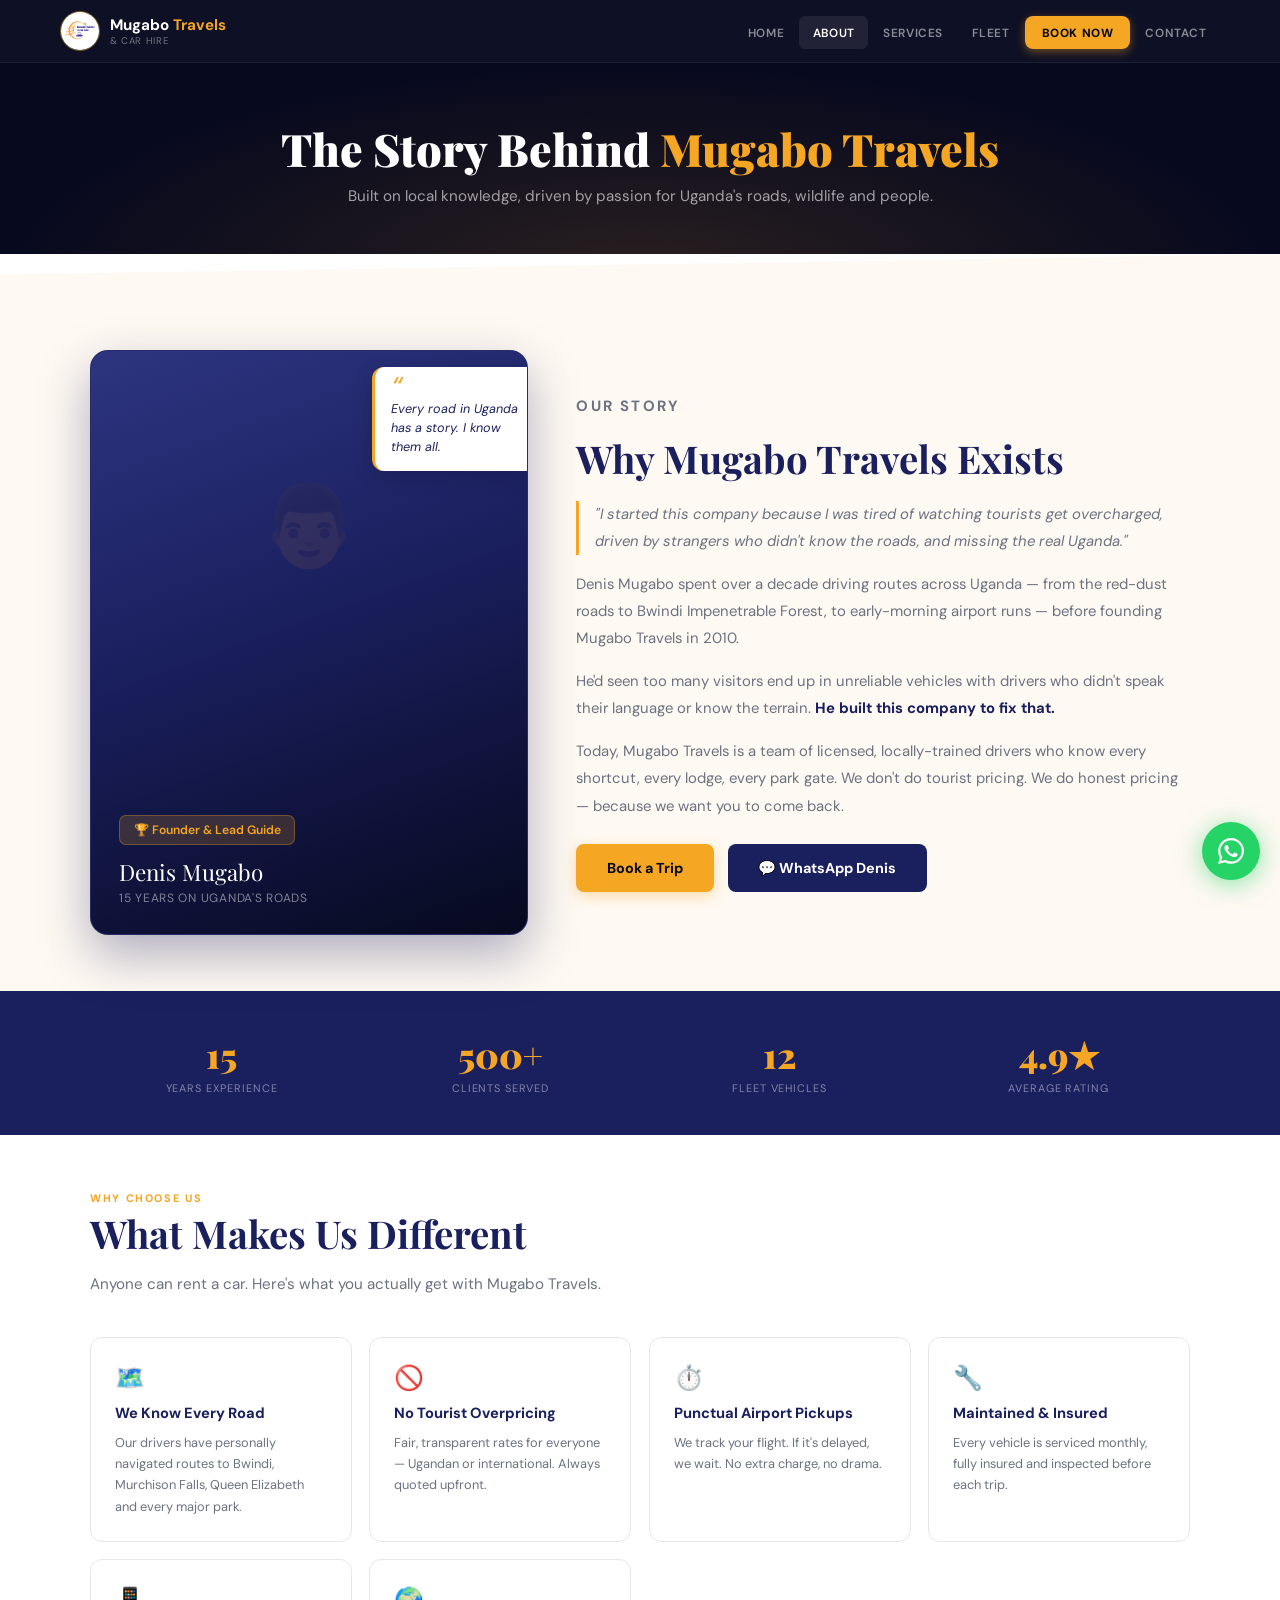
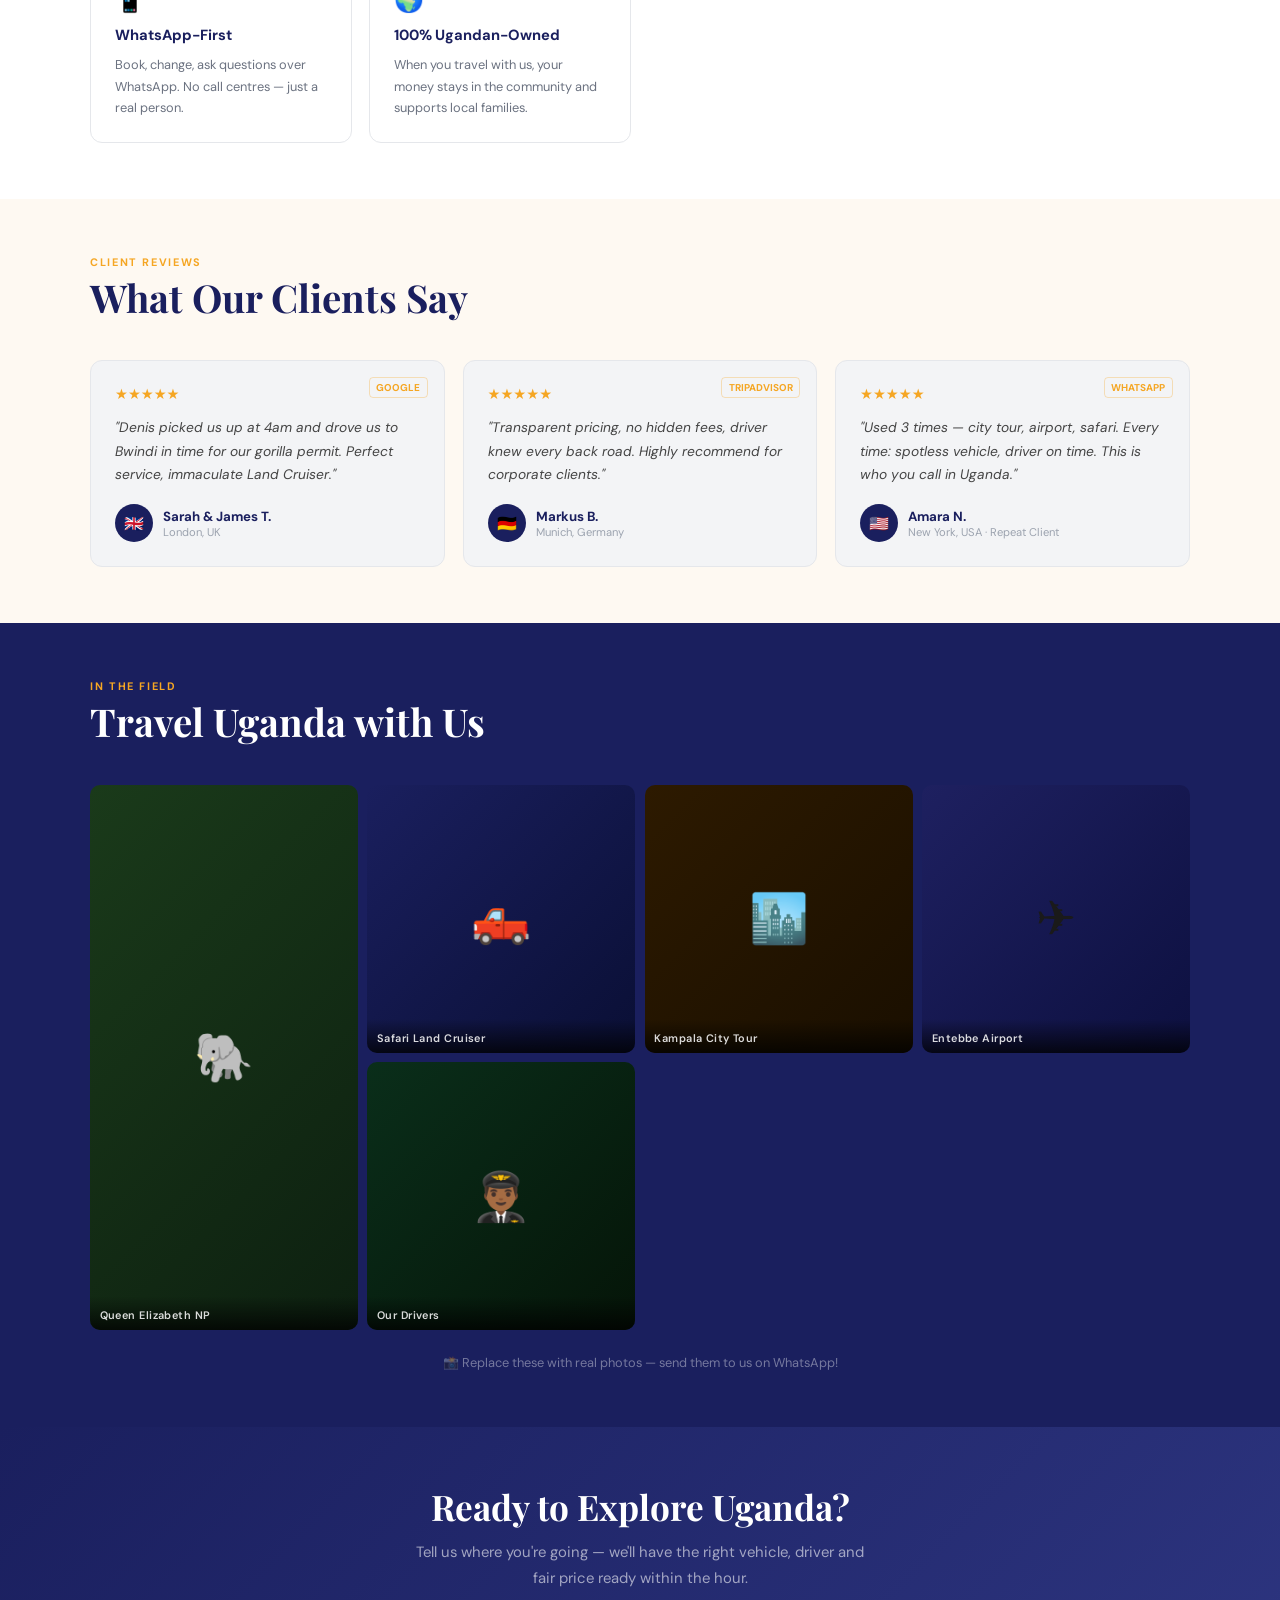
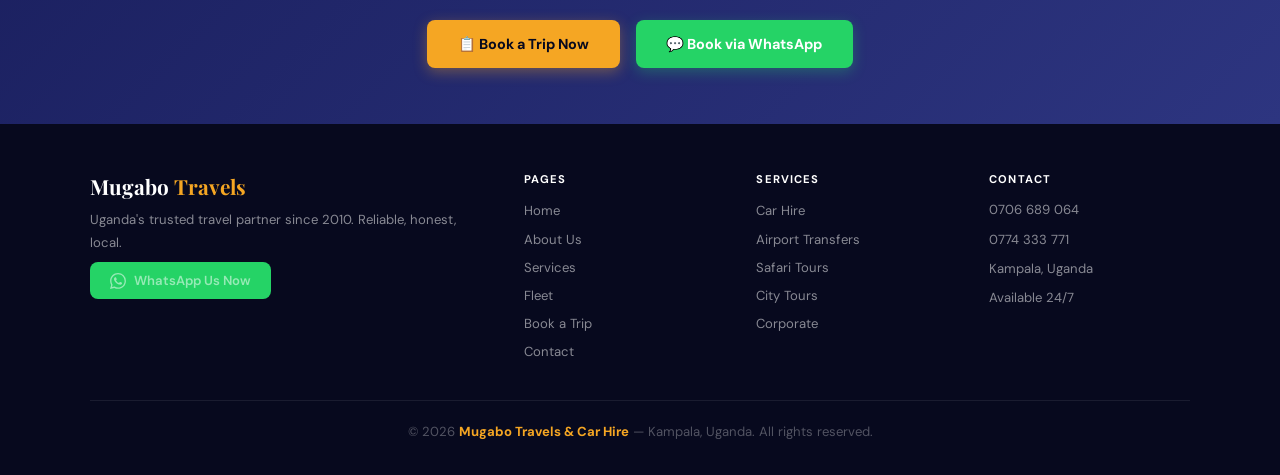
==== about.html @ 84c5f4a0 "Add files via upload" ====
<!DOCTYPE html>
<html lang="en">
<head>
<meta charset="UTF-8">
<meta name="viewport" content="width=device-width,initial-scale=1.0">
<meta name="description" content="Learn the story behind Mugabo Travels & Car Hire — Uganda's trusted local travel company, founded by Denis Mugabo in 2010.">
<meta name="theme-color" content="#07091e">
<title>About Us | Mugabo Travels &amp; Car Hire</title>
<link rel="preconnect" href="https://fonts.googleapis.com">
<link href="https://fonts.googleapis.com/css2?family=Playfair+Display:wght@700;900&family=DM+Sans:wght@400;500;600;700&display=swap" rel="stylesheet">
<style>
*,*::before,*::after{margin:0;padding:0;box-sizing:border-box}
:root{
  --navy:#1a1f5e;--navy-d:#07091e;--navy-m:#2d3580;
  --orange:#f5a623;--orange-d:#d4861a;--orange-lt:#fff3dc;
  --green:#25D366;--red:#e53e3e;
  --cream:#fef9f2;--gray:#6b7280;--gray-lt:#9ca3af;
  --bdr:#e5e7eb;--bg:#f3f4f6;
  --r:12px;--rl:18px;
  --sh:0 4px 20px rgba(0,0,0,.1);
  --f:'DM Sans',system-ui,-apple-system,sans-serif;
  --fh:'Playfair Display',Georgia,serif;
}
html{scroll-behavior:smooth;-webkit-text-size-adjust:100%}
body{font-family:var(--f);color:#1a1a1a;background:#fff;overflow-x:hidden}
img{max-width:100%;height:auto;display:block}
a{color:inherit;text-decoration:none}
ul{list-style:none}
button,input,select,textarea{font-family:var(--f)}

/* NAVBAR */
.site-header{position:sticky;top:0;z-index:200;
  background:rgba(7,9,30,.97);backdrop-filter:blur(14px);
  border-bottom:1px solid rgba(255,255,255,.07)}
.navbar{max-width:1200px;margin:0 auto;padding:.7rem 1.25rem;
  display:flex;align-items:center;justify-content:space-between;gap:1rem;position:relative}
.nav-brand{display:flex;align-items:center;gap:.6rem;flex-shrink:0}
.nav-brand img{width:40px;height:40px;border-radius:50%;object-fit:contain;
  border:1.5px solid rgba(245,166,35,.5)}
.brand-text{display:flex;flex-direction:column;line-height:1.2}
.brand-main{font-size:.95rem;font-weight:700;color:#fff}
.brand-main em{color:var(--orange);font-style:normal}
.brand-sub{font-size:.6rem;color:rgba(255,255,255,.42);letter-spacing:.07em;text-transform:uppercase}
.nav-toggle{display:none;flex-direction:column;justify-content:space-between;
  width:34px;height:22px;background:none;border:none;cursor:pointer;z-index:10}
.nav-toggle span{display:block;width:100%;height:2.5px;background:#fff;border-radius:2px;transition:all .25s}
.nav-toggle.active span:nth-child(1){transform:translateY(9.75px) rotate(45deg)}
.nav-toggle.active span:nth-child(2){opacity:0}
.nav-toggle.active span:nth-child(3){transform:translateY(-9.75px) rotate(-45deg)}
.nav-links{display:flex;align-items:center;gap:.1rem}
.nav-links a{color:rgba(255,255,255,.52);font-size:.74rem;font-weight:600;
  letter-spacing:.05em;text-transform:uppercase;padding:.48rem .78rem;border-radius:6px;
  transition:all .2s;border:1.5px solid transparent}
.nav-links a:hover,.nav-links a.active{color:#fff;background:rgba(255,255,255,.08)}
.nav-links .nav-book{background:var(--orange) !important;color:var(--navy-d) !important;
  font-weight:800;border-radius:8px;padding:.48rem 1rem;
  box-shadow:0 3px 10px rgba(245,166,35,.4) !important}
.nav-links .nav-book:hover{background:var(--orange-d) !important;color:#fff !important}
@media(max-width:768px){
  .nav-toggle{display:flex}
  .nav-links{display:none;position:absolute;top:calc(100% + .7rem);left:0;right:0;
    flex-direction:column;align-items:stretch;background:rgba(7,9,30,.99);
    padding:1rem;gap:.25rem;border-radius:0 0 var(--r) var(--r);
    border:1px solid rgba(255,255,255,.08);border-top:none}
  .nav-links.open{display:flex}
  .nav-links a{padding:.9rem 1rem;font-size:.88rem;border-radius:8px}
}

/* LAYOUT */
.section{padding:3.5rem 1.25rem}
.section.alt{background:var(--cream)}
.section.dark{background:var(--navy)}
.sw{max-width:1100px;margin:0 auto}
.sh{font-size:.68rem;font-weight:700;letter-spacing:.15em;text-transform:uppercase;
  color:var(--orange);margin-bottom:.4rem}
.st{font-family:var(--fh);font-size:clamp(1.6rem,3.5vw,2.4rem);font-weight:700;
  color:var(--navy);line-height:1.18;margin-bottom:.9rem}
.dark .st,.dark .sh{color:#fff}
.dark .sh{color:var(--orange)}
.sd{color:var(--gray);font-size:.95rem;line-height:1.72;max-width:520px;margin-bottom:2rem}
.dark .sd{color:rgba(255,255,255,.55)}

/* BUTTONS */
.btn{display:inline-flex;align-items:center;justify-content:center;gap:.45rem;
  padding:.82rem 1.8rem;border-radius:8px;font-weight:700;font-size:.9rem;
  border:2px solid transparent;cursor:pointer;transition:all .22s;min-height:48px;
  font-family:var(--f);white-space:nowrap;text-decoration:none;-webkit-tap-highlight-color:transparent}
.btn-o{background:var(--orange);color:var(--navy-d);box-shadow:0 4px 14px rgba(245,166,35,.35)}
.btn-o:hover{background:var(--orange-d);color:#fff;transform:translateY(-2px)}
.btn-n{background:var(--navy);color:#fff}
.btn-n:hover{background:var(--orange);color:var(--navy-d)}
.btn-w{background:var(--green);color:#fff;box-shadow:0 4px 14px rgba(37,211,102,.3)}
.btn-w:hover{opacity:.88;transform:translateY(-1px)}
.btn-gw{background:rgba(255,255,255,.1);color:#fff;border:1.5px solid rgba(255,255,255,.28)}
.btn-gw:hover{border-color:#fff;background:rgba(255,255,255,.18)}
.btn-full{width:100%}
.btn-sm{padding:.6rem 1.1rem;font-size:.82rem;min-height:40px}

/* GRIDS */
.g2{display:grid;grid-template-columns:1fr 1fr;gap:1.5rem}
.g3{display:grid;grid-template-columns:repeat(3,1fr);gap:1.5rem}
.g4{display:grid;grid-template-columns:repeat(4,1fr);gap:1.25rem}
.ga{display:grid;grid-template-columns:repeat(auto-fit,minmax(250px,1fr));gap:1.25rem}
@media(max-width:900px){.g3{grid-template-columns:1fr 1fr}.g4{grid-template-columns:1fr 1fr}}
@media(max-width:600px){.g2,.g3,.g4,.ga{grid-template-columns:1fr}}

/* CARD */
.card{background:#fff;border-radius:var(--rl);border:1px solid var(--bdr);
  box-shadow:var(--sh);overflow:hidden;transition:all .25s}
.card:hover{transform:translateY(-4px);box-shadow:0 16px 44px rgba(0,0,0,.14)}
.card-body{padding:1.5rem}

/* FORM */
.fg{margin-bottom:1rem}
.fg label{display:block;font-size:.72rem;font-weight:700;color:var(--navy);
  margin-bottom:.38rem;letter-spacing:.05em;text-transform:uppercase}
.fg label .req{color:var(--orange)}
.inp,.sel,.txta{width:100%;padding:.82rem 1rem;border:1.5px solid var(--bdr);border-radius:8px;
  font-family:var(--f);font-size:.95rem;color:#1a1a1a;background:#fff;outline:none;
  transition:border-color .2s,box-shadow .2s;min-height:48px;-webkit-appearance:none}
.inp::placeholder{color:#bbb}
.inp:focus,.sel:focus,.txta:focus{border-color:var(--navy);box-shadow:0 0 0 3px rgba(26,31,94,.1)}
.txta{resize:vertical;min-height:100px}
.sel{cursor:pointer;
  background-image:url("data:image/svg+xml,%3Csvg xmlns='http://www.w3.org/2000/svg' width='12' height='7' viewBox='0 0 12 7'%3E%3Cpath stroke='%236b7280' stroke-width='1.5' fill='none' d='M1 1l5 4 5-4'/%3E%3C/svg%3E");
  background-repeat:no-repeat;background-position:right .9rem center;padding-right:2.5rem}

/* WA FAB */
.wa-fab{position:fixed;bottom:1.25rem;right:1.25rem;z-index:300;
  width:58px;height:58px;background:var(--green);border-radius:50%;
  display:flex;align-items:center;justify-content:center;
  box-shadow:0 4px 24px rgba(37,211,102,.55);transition:all .22s;-webkit-tap-highlight-color:transparent}
.wa-fab:hover{transform:scale(1.1)}
.wa-pill{display:inline-flex;align-items:center;gap:.5rem;background:var(--green);color:#fff;
  padding:.65rem 1.25rem;border-radius:8px;font-size:.85rem;font-weight:600;transition:opacity .2s}
.wa-pill:hover{opacity:.88}

/* FOOTER */
.site-footer{background:var(--navy-d);color:rgba(255,255,255,.52);padding:3rem 1.25rem 1.5rem}
.footer-inner{max-width:1100px;margin:0 auto 2rem;display:grid;
  grid-template-columns:2fr 1fr 1fr 1fr;gap:2rem}
.footer-brand{font-family:var(--fh);font-size:1.3rem;font-weight:700;color:#fff;margin-bottom:.6rem}
.footer-brand em{color:var(--orange);font-style:normal}
.site-footer p{font-size:.82rem;line-height:1.75;margin-bottom:.4rem}
.site-footer h4{color:#fff;font-size:.7rem;letter-spacing:.1em;text-transform:uppercase;margin-bottom:.85rem}
.f-col ul li{margin-bottom:.45rem}
.site-footer a{color:rgba(255,255,255,.52);font-size:.82rem;transition:color .2s}
.site-footer a:hover{color:var(--orange)}
.f-bottom{max-width:1100px;margin:0 auto;padding-top:1.25rem;
  border-top:1px solid rgba(255,255,255,.08);font-size:.74rem;
  color:rgba(255,255,255,.3);text-align:center}
.f-bottom strong{color:var(--orange)}
@media(max-width:900px){.footer-inner{grid-template-columns:1fr 1fr}}
@media(max-width:600px){.footer-inner{grid-template-columns:1fr}.section{padding:2.5rem 1rem}}

.about-hero{background:var(--navy-d);padding:3.5rem 1.25rem 3rem;
  position:relative;overflow:hidden;text-align:center}
.about-hero::before{content:"";position:absolute;inset:0;
  background:radial-gradient(ellipse at 50% 110%,rgba(245,166,35,.14),transparent 70%)}
.about-hero h1{font-family:var(--fh);font-size:clamp(1.8rem,5vw,2.8rem);font-weight:900;
  color:#fff;position:relative;margin-bottom:.5rem}
.about-hero h1 span{color:var(--orange)}
.about-hero p{color:rgba(255,255,255,.6);position:relative;font-size:.95rem}
.ah-slice{height:40px;background:var(--cream);clip-path:polygon(0 50%,100% 0,100% 100%,0 100%)}

/* FOUNDER */
.story-grid{display:grid;grid-template-columns:1fr 1.4fr;gap:3rem;align-items:center}
.founder-card{background:var(--navy);border-radius:var(--rl);aspect-ratio:3/4;
  display:flex;flex-direction:column;justify-content:flex-end;padding:1.75rem;
  box-shadow:0 20px 50px rgba(26,31,94,.35);overflow:hidden;position:relative;
  border:1px solid rgba(255,255,255,.06)}
.fc-bg{position:absolute;inset:0;background:linear-gradient(160deg,#2d3580,#1a1f5e 45%,#07091e)}
.fc-av{position:absolute;top:0;left:0;right:0;height:60%;
  display:flex;align-items:center;justify-content:center;font-size:5rem;opacity:.14}
.fc-in{position:relative;z-index:1}
.fc-tag{display:inline-flex;align-items:center;gap:.4rem;
  background:rgba(245,166,35,.18);border:1px solid rgba(245,166,35,.3);
  padding:.38rem .85rem;border-radius:7px;font-size:.76rem;color:var(--orange);
  font-weight:600;margin-bottom:.7rem}
.fc-name{font-family:var(--fh);font-size:1.4rem;color:#fff;margin-bottom:.2rem}
.fc-role{font-size:.75rem;color:rgba(255,255,255,.48);letter-spacing:.06em;text-transform:uppercase}
.fc-quote{background:#fff;border-radius:var(--r);padding:.9rem 1rem;
  position:absolute;top:1rem;right:-1.25rem;max-width:175px;
  box-shadow:0 6px 22px rgba(0,0,0,.14);font-size:.79rem;color:var(--navy);
  font-style:italic;line-height:1.5;border-left:3px solid var(--orange)}
.fc-quote::before{content:"\201C";font-size:1.8rem;color:var(--orange);
  line-height:.4;display:block;margin-bottom:.4rem}

.story-text .st{margin-bottom:1.2rem}
.lead-p{font-size:1rem;color:#333;font-style:italic;
  border-left:3px solid var(--orange);padding-left:1rem;
  line-height:1.75;margin-bottom:1.25rem}
.story-text p{color:var(--gray);line-height:1.82;margin-bottom:1rem;font-size:.93rem}
.story-text p strong{color:var(--navy)}
.btn-row{display:flex;gap:.85rem;flex-wrap:wrap;margin-top:1.5rem}
@media(max-width:700px){.story-grid{grid-template-columns:1fr}.fc-quote{display:none}}

/* WHY */
.why-grid{display:grid;grid-template-columns:repeat(auto-fit,minmax(230px,1fr));gap:1.1rem;margin-top:2.5rem}
.why-card{background:#fff;border-radius:var(--r);padding:1.5rem;border:1px solid var(--bdr);
  transition:all .25s;display:flex;flex-direction:column;gap:.6rem}
.why-card:hover{border-color:var(--orange);transform:translateY(-3px);
  box-shadow:0 10px 28px rgba(245,166,35,.12)}
.why-icon{font-size:1.5rem}
.why-card h3{font-weight:700;font-size:.92rem;color:var(--navy)}
.why-card p{font-size:.8rem;color:var(--gray);line-height:1.65}

/* STATS */
.ss{background:var(--navy);padding:2.5rem 1.25rem}
.ss-grid{max-width:1100px;margin:0 auto;display:grid;
  grid-template-columns:repeat(4,1fr);text-align:center;gap:1rem}
.ss-n{font-family:var(--fh);font-size:2.2rem;font-weight:900;color:var(--orange)}
.ss-l{font-size:.68rem;color:rgba(255,255,255,.46);text-transform:uppercase;
  letter-spacing:.08em;margin-top:3px}
@media(max-width:600px){.ss-grid{grid-template-columns:1fr 1fr}}

/* TESTIMONIALS */
.t-grid{display:grid;grid-template-columns:repeat(auto-fit,minmax(270px,1fr));gap:1.1rem;margin-top:2.5rem}
.t-card{background:var(--bg);border-radius:var(--r);padding:1.5rem;
  border:1px solid var(--bdr);position:relative;transition:all .25s}
.t-card:hover{border-color:var(--orange);transform:translateY(-3px)}
.t-stars{color:var(--orange);font-size:.9rem;margin-bottom:.8rem}
.t-text{font-size:.86rem;color:#444;font-style:italic;line-height:1.7;margin-bottom:1.1rem}
.t-auth{display:flex;align-items:center;gap:.65rem}
.t-av{width:38px;height:38px;border-radius:50%;background:var(--navy);
  display:flex;align-items:center;justify-content:center;font-size:1rem;flex-shrink:0}
.t-name{font-weight:700;font-size:.83rem;color:var(--navy)}
.t-from{font-size:.7rem;color:var(--gray-lt)}
.t-plat{position:absolute;top:1rem;right:1rem;font-size:.62rem;font-weight:700;
  color:var(--orange);text-transform:uppercase;border:1px solid rgba(245,166,35,.3);
  padding:.16rem .42rem;border-radius:4px}

/* PHOTOS */
.photo-grid{display:grid;grid-template-columns:repeat(4,1fr);gap:.6rem;margin-top:2.5rem}
.pc{border-radius:10px;overflow:hidden;aspect-ratio:1;
  display:flex;flex-direction:column;align-items:center;justify-content:center;
  font-size:3rem;position:relative;transition:transform .25s}
.pc:hover{transform:scale(1.03)}
.pc.tall{grid-row:span 2;aspect-ratio:auto}
.p1{background:linear-gradient(135deg,#1a3a1a,#0d2010)}
.p2{background:linear-gradient(135deg,#1a1f5e,#0a0f35)}
.p3{background:linear-gradient(135deg,#2d1a00,#1a0f00)}
.p4{background:linear-gradient(135deg,#1e2060,#0d1040)}
.p5{background:linear-gradient(135deg,#0a2e1a,#051508)}
.plbl{position:absolute;bottom:0;left:0;right:0;
  background:linear-gradient(transparent,rgba(0,0,0,.75));
  padding:.75rem .6rem .5rem;font-size:.68rem;font-weight:600;
  color:rgba(255,255,255,.85);letter-spacing:.04em}
@media(max-width:600px){.photo-grid{grid-template-columns:1fr 1fr}.pc.tall{grid-row:span 1;aspect-ratio:1}}

/* CTA */
.cta-band{background:linear-gradient(135deg,var(--navy),#2d3580);
  padding:3.5rem 1.25rem;text-align:center}
.cta-band h2{font-family:var(--fh);font-size:clamp(1.5rem,4vw,2.2rem);color:#fff;margin-bottom:.65rem}
.cta-band p{color:rgba(255,255,255,.58);max-width:460px;margin:0 auto 1.75rem;line-height:1.72;font-size:.93rem}
.cta-btns{display:flex;gap:1rem;justify-content:center;flex-wrap:wrap}
</style>
</head>
<body>
<header class="site-header" role="banner">
  <nav class="navbar" aria-label="Main navigation">
    <a href="index.html" class="nav-brand" aria-label="Mugabo Travels home">
      <img src="[data-uri]" alt="Mugabo Travels logo" width="40" height="40">
      <div class="brand-text">
        <span class="brand-main">Mugabo <em>Travels</em></span>
        <span class="brand-sub">&amp; Car Hire</span>
      </div>
    </a>
    <button class="nav-toggle" aria-label="Open menu" aria-expanded="false" id="navToggle">
      <span></span><span></span><span></span>
    </button>
    <ul class="nav-links" id="navLinks" role="list">
      <li><a href="index.html">Home</a></li>
      <li><a href="about.html">About</a></li>
      <li><a href="services.html">Services</a></li>
      <li><a href="fleet.html">Fleet</a></li>
      <li><a href="booking.html" class="nav-book">Book Now</a></li>
      <li><a href="contact.html">Contact</a></li>
    </ul>
  </nav>
</header>
<script>
(function(){
  var btn=document.getElementById('navToggle'),ul=document.getElementById('navLinks');
  btn.addEventListener('click',function(){
    var o=ul.classList.toggle('open');
    btn.setAttribute('aria-expanded',o);
    btn.classList.toggle('active',o);
  });
  document.addEventListener('click',function(e){
    if(!e.target.closest('.navbar')){ul.classList.remove('open');btn.classList.remove('active');}
  });
  var cur=location.pathname.split('/').pop()||'index.html';
  document.querySelectorAll('.nav-links a').forEach(function(a){
    if(a.getAttribute('href')===cur)a.classList.add('active');
  });
})();
</script>

<div class="about-hero">
  <h1>The Story Behind <span>Mugabo Travels</span></h1>
  <p>Built on local knowledge, driven by passion for Uganda's roads, wildlife and people.</p>
</div>
<div class="ah-slice"></div>

<!-- FOUNDER STORY -->
<section class="section alt" aria-labelledby="story-h">
  <div class="sw">
    <div class="story-grid">
      <div style="position:relative">
        <div class="founder-card">
          <div class="fc-bg"></div>
          <div class="fc-av" aria-hidden="true">👨🏾</div>
          <div class="fc-quote">Every road in Uganda has a story. I know them all.</div>
          <div class="fc-in">
            <div class="fc-tag">🏆 Founder &amp; Lead Guide</div>
            <div class="fc-name">Denis Mugabo</div>
            <div class="fc-role">15 years on Uganda's roads</div>
          </div>
        </div>
      </div>
      <div class="story-text">
        <p class="sh">Our Story</p>
        <h2 class="st" id="story-h">Why Mugabo Travels Exists</h2>
        <p class="lead-p">"I started this company because I was tired of watching tourists get overcharged, driven by strangers who didn't know the roads, and missing the real Uganda."</p>
        <p>Denis Mugabo spent over a decade driving routes across Uganda — from the red-dust roads to Bwindi Impenetrable Forest, to early-morning airport runs — before founding Mugabo Travels in 2010.</p>
        <p>He'd seen too many visitors end up in unreliable vehicles with drivers who didn't speak their language or know the terrain. <strong>He built this company to fix that.</strong></p>
        <p>Today, Mugabo Travels is a team of licensed, locally-trained drivers who know every shortcut, every lodge, every park gate. We don't do tourist pricing. We do honest pricing — because we want you to come back.</p>
        <div class="btn-row">
          <a href="booking.html" class="btn btn-o">Book a Trip</a>
          <a href="https://wa.me/256706689064" class="btn btn-n">💬 WhatsApp Denis</a>
        </div>
      </div>
    </div>
  </div>
</section>

<!-- STATS -->
<div class="ss">
  <div class="ss-grid">
    <div><div class="ss-n">15</div><div class="ss-l">Years Experience</div></div>
    <div><div class="ss-n">500+</div><div class="ss-l">Clients Served</div></div>
    <div><div class="ss-n">12</div><div class="ss-l">Fleet Vehicles</div></div>
    <div><div class="ss-n">4.9★</div><div class="ss-l">Average Rating</div></div>
  </div>
</div>

<!-- WHY US -->
<section class="section" aria-labelledby="why-h">
  <div class="sw">
    <p class="sh">Why Choose Us</p>
    <h2 class="st" id="why-h">What Makes Us Different</h2>
    <p class="sd">Anyone can rent a car. Here's what you actually get with Mugabo Travels.</p>
    <div class="why-grid">
      <div class="why-card"><div class="why-icon">🗺️</div><h3>We Know Every Road</h3><p>Our drivers have personally navigated routes to Bwindi, Murchison Falls, Queen Elizabeth and every major park.</p></div>
      <div class="why-card"><div class="why-icon">🚫</div><h3>No Tourist Overpricing</h3><p>Fair, transparent rates for everyone — Ugandan or international. Always quoted upfront.</p></div>
      <div class="why-card"><div class="why-icon">⏱️</div><h3>Punctual Airport Pickups</h3><p>We track your flight. If it's delayed, we wait. No extra charge, no drama.</p></div>
      <div class="why-card"><div class="why-icon">🔧</div><h3>Maintained &amp; Insured</h3><p>Every vehicle is serviced monthly, fully insured and inspected before each trip.</p></div>
      <div class="why-card"><div class="why-icon">📱</div><h3>WhatsApp-First</h3><p>Book, change, ask questions over WhatsApp. No call centres — just a real person.</p></div>
      <div class="why-card"><div class="why-icon">🌍</div><h3>100% Ugandan-Owned</h3><p>When you travel with us, your money stays in the community and supports local families.</p></div>
    </div>
  </div>
</section>

<!-- TESTIMONIALS -->
<section class="section alt" aria-labelledby="rev-h">
  <div class="sw">
    <p class="sh">Client Reviews</p>
    <h2 class="st" id="rev-h">What Our Clients Say</h2>
    <div class="t-grid">
      <article class="t-card">
        <div class="t-plat">Google</div>
        <div class="t-stars">★★★★★</div>
        <p class="t-text">"Denis picked us up at 4am and drove us to Bwindi in time for our gorilla permit. Perfect service, immaculate Land Cruiser."</p>
        <div class="t-auth"><div class="t-av">🇬🇧</div><div><div class="t-name">Sarah &amp; James T.</div><div class="t-from">London, UK</div></div></div>
      </article>
      <article class="t-card">
        <div class="t-plat">TripAdvisor</div>
        <div class="t-stars">★★★★★</div>
        <p class="t-text">"Transparent pricing, no hidden fees, driver knew every back road. Highly recommend for corporate clients."</p>
        <div class="t-auth"><div class="t-av">🇩🇪</div><div><div class="t-name">Markus B.</div><div class="t-from">Munich, Germany</div></div></div>
      </article>
      <article class="t-card">
        <div class="t-plat">WhatsApp</div>
        <div class="t-stars">★★★★★</div>
        <p class="t-text">"Used 3 times — city tour, airport, safari. Every time: spotless vehicle, driver on time. This is who you call in Uganda."</p>
        <div class="t-auth"><div class="t-av">🇺🇸</div><div><div class="t-name">Amara N.</div><div class="t-from">New York, USA · Repeat Client</div></div></div>
      </article>
    </div>
  </div>
</section>

<!-- PHOTO PLACEHOLDERS -->
<section class="section dark" aria-labelledby="gal-h">
  <div class="sw">
    <p class="sh">In the Field</p>
    <h2 class="st" id="gal-h">Travel Uganda with Us</h2>
    <div class="photo-grid">
      <div class="pc tall p1"><span>🐘</span><div class="plbl">Queen Elizabeth NP</div></div>
      <div class="pc p2"><span>🛻</span><div class="plbl">Safari Land Cruiser</div></div>
      <div class="pc p3"><span>🏙️</span><div class="plbl">Kampala City Tour</div></div>
      <div class="pc p4"><span>✈️</span><div class="plbl">Entebbe Airport</div></div>
      <div class="pc p5"><span>👨🏾‍✈️</span><div class="plbl">Our Drivers</div></div>
    </div>
    <p style="text-align:center;margin-top:1.5rem;font-size:.8rem;color:rgba(255,255,255,.4)">
      📸 Replace these with real photos — send them to us on WhatsApp!
    </p>
  </div>
</section>

<!-- CTA -->
<div class="cta-band">
  <h2>Ready to Explore Uganda?</h2>
  <p>Tell us where you're going — we'll have the right vehicle, driver and fair price ready within the hour.</p>
  <div class="cta-btns">
    <a href="booking.html" class="btn btn-o">📋 Book a Trip Now</a>
    <a href="https://wa.me/256706689064?text=Hello%20Mugabo%20Travels!" class="btn btn-w">💬 Book via WhatsApp</a>
  </div>
</div>

<footer class="site-footer" role="contentinfo">
  <div class="footer-inner">
    <div class="f-col">
      <div class="footer-brand">Mugabo <em>Travels</em></div>
      <p>Uganda's trusted travel partner since 2010. Reliable, honest, local.</p>
      <a href="https://wa.me/256706689064" class="wa-pill">
        <svg width="16" height="16" viewBox="0 0 24 24" fill="currentColor"><path d="M17.472 14.382c-.297-.149-1.758-.867-2.03-.967-.273-.099-.471-.148-.67.15-.197.297-.767.966-.94 1.164-.173.199-.347.223-.644.075-.297-.15-1.255-.463-2.39-1.475-.883-.788-1.48-1.761-1.653-2.059-.173-.297-.018-.458.13-.606.134-.133.298-.347.446-.52.149-.174.198-.298.298-.497.099-.198.05-.371-.025-.52-.075-.149-.669-1.612-.916-2.207-.242-.579-.487-.5-.669-.51-.173-.008-.371-.01-.57-.01-.198 0-.52.074-.792.372-.272.297-1.04 1.016-1.04 2.479 0 1.462 1.065 2.875 1.213 3.074.149.198 2.096 3.2 5.077 4.487.709.306 1.262.489 1.694.625.712.227 1.36.195 1.871.118.571-.085 1.758-.719 2.006-1.413.248-.694.248-1.289.173-1.413-.074-.124-.272-.198-.57-.347m-5.421 7.403h-.004a9.87 9.87 0 01-5.031-1.378l-.361-.214-3.741.982.998-3.648-.235-.374a9.86 9.86 0 01-1.51-5.26c.001-5.45 4.436-9.884 9.888-9.884 2.64 0 5.122 1.03 6.988 2.898a9.825 9.825 0 012.893 6.994c-.003 5.45-4.437 9.884-9.885 9.884m8.413-18.297A11.815 11.815 0 0012.05 0C5.495 0 .16 5.335.157 11.892c0 2.096.547 4.142 1.588 5.945L.057 24l6.305-1.654a11.882 11.882 0 005.683 1.448h.005c6.554 0 11.89-5.335 11.893-11.893a11.821 11.821 0 00-3.48-8.413z"/></svg>
        WhatsApp Us Now
      </a>
    </div>
    <div class="f-col"><h4>Pages</h4><ul>
      <li><a href="index.html">Home</a></li><li><a href="about.html">About Us</a></li>
      <li><a href="services.html">Services</a></li><li><a href="fleet.html">Fleet</a></li>
      <li><a href="booking.html">Book a Trip</a></li><li><a href="contact.html">Contact</a></li>
    </ul></div>
    <div class="f-col"><h4>Services</h4><ul>
      <li><a href="services.html">Car Hire</a></li><li><a href="services.html">Airport Transfers</a></li>
      <li><a href="services.html">Safari Tours</a></li><li><a href="services.html">City Tours</a></li>
      <li><a href="services.html">Corporate</a></li>
    </ul></div>
    <div class="f-col"><h4>Contact</h4>
      <p><a href="tel:+256706689064">0706 689 064</a></p>
      <p><a href="tel:+256774333771">0774 333 771</a></p>
      <p>Kampala, Uganda</p><p>Available 24/7</p>
    </div>
  </div>
  <div class="f-bottom"><p>&copy; 2026 <strong>Mugabo Travels &amp; Car Hire</strong> &mdash; Kampala, Uganda. All rights reserved.</p></div>
</footer>
<a href="https://wa.me/256706689064?text=Hello%20Mugabo%20Travels!" class="wa-fab" aria-label="Chat on WhatsApp">
  <svg width="26" height="26" viewBox="0 0 24 24" fill="white"><path d="M17.472 14.382c-.297-.149-1.758-.867-2.03-.967-.273-.099-.471-.148-.67.15-.197.297-.767.966-.94 1.164-.173.199-.347.223-.644.075-.297-.15-1.255-.463-2.39-1.475-.883-.788-1.48-1.761-1.653-2.059-.173-.297-.018-.458.13-.606.134-.133.298-.347.446-.52.149-.174.198-.298.298-.497.099-.198.05-.371-.025-.52-.075-.149-.669-1.612-.916-2.207-.242-.579-.487-.5-.669-.51-.173-.008-.371-.01-.57-.01-.198 0-.52.074-.792.372-.272.297-1.04 1.016-1.04 2.479 0 1.462 1.065 2.875 1.213 3.074.149.198 2.096 3.2 5.077 4.487.709.306 1.262.489 1.694.625.712.227 1.36.195 1.871.118.571-.085 1.758-.719 2.006-1.413.248-.694.248-1.289.173-1.413-.074-.124-.272-.198-.57-.347m-5.421 7.403h-.004a9.87 9.87 0 01-5.031-1.378l-.361-.214-3.741.982.998-3.648-.235-.374a9.86 9.86 0 01-1.51-5.26c.001-5.45 4.436-9.884 9.888-9.884 2.64 0 5.122 1.03 6.988 2.898a9.825 9.825 0 012.893 6.994c-.003 5.45-4.437 9.884-9.885 9.884m8.413-18.297A11.815 11.815 0 0012.05 0C5.495 0 .16 5.335.157 11.892c0 2.096.547 4.142 1.588 5.945L.057 24l6.305-1.654a11.882 11.882 0 005.683 1.448h.005c6.554 0 11.89-5.335 11.893-11.893a11.821 11.821 0 00-3.48-8.413z"/></svg>
</a>
</body>
</html>
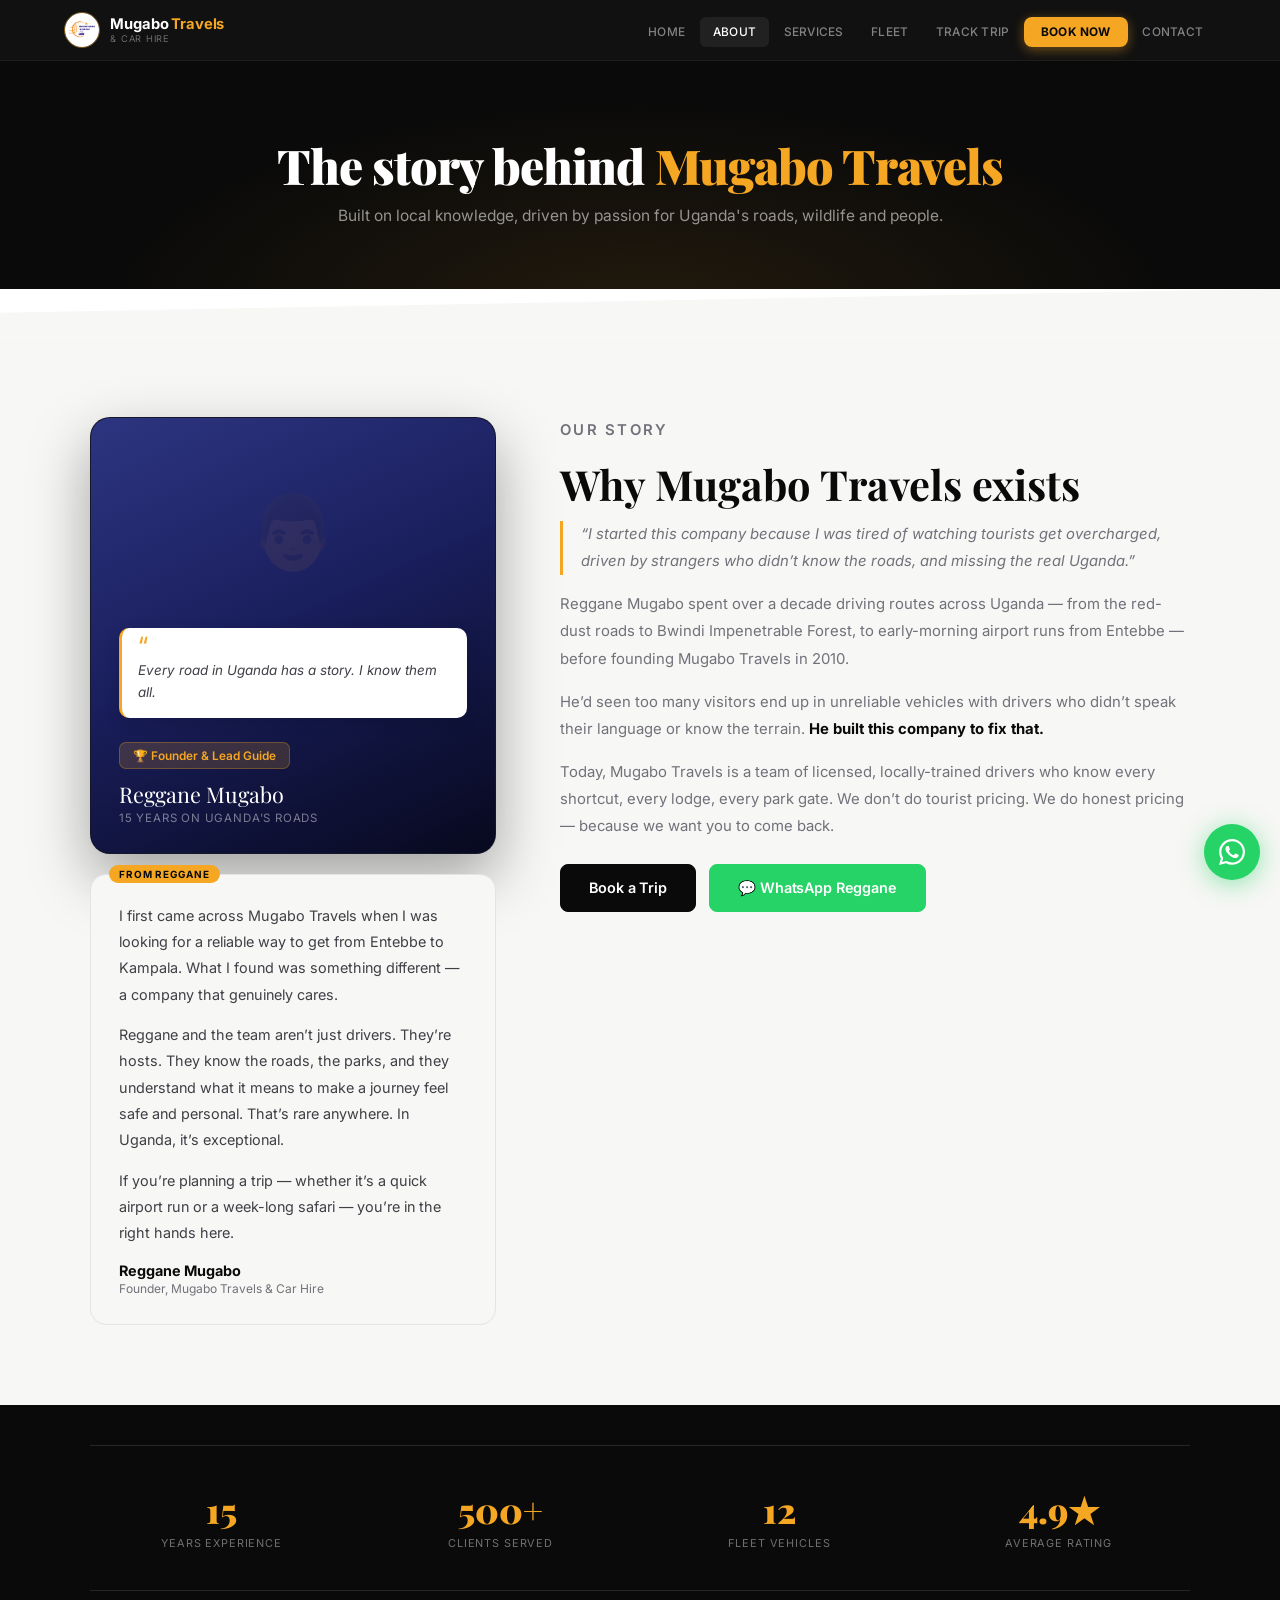
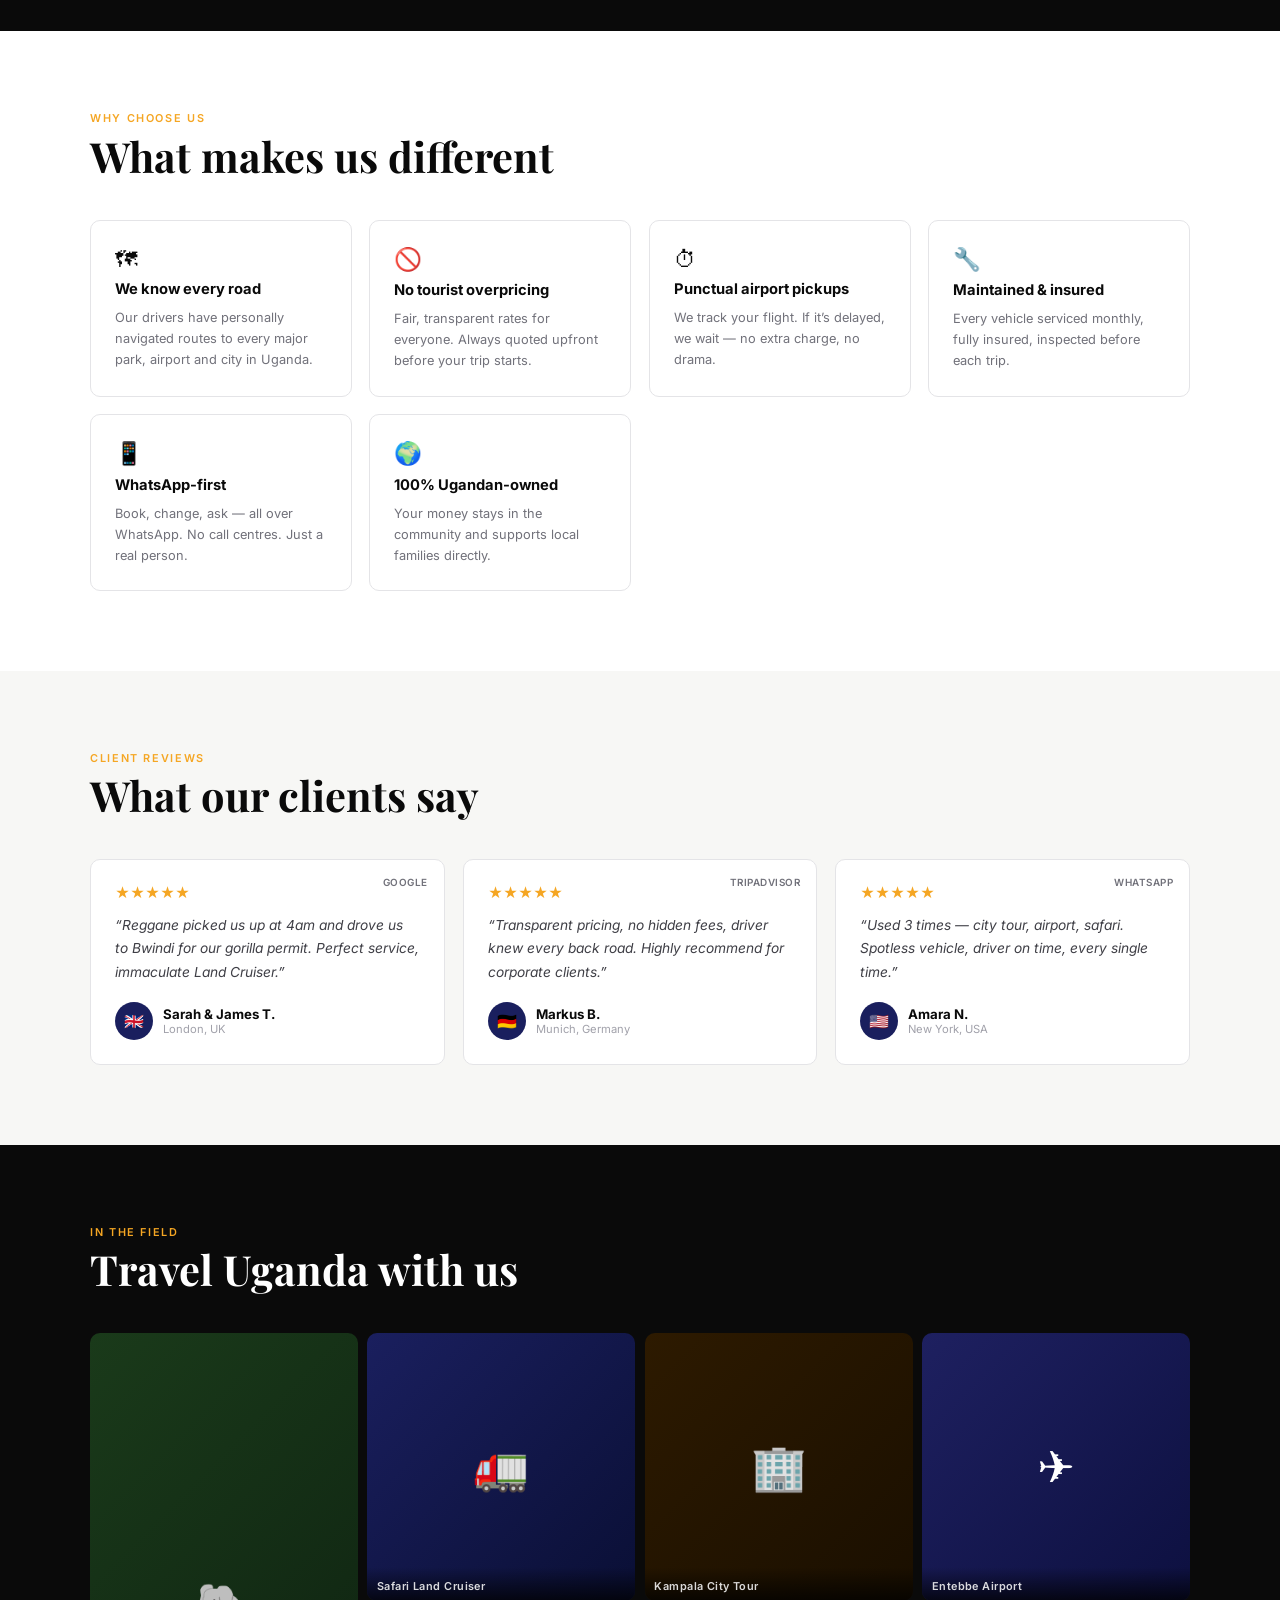
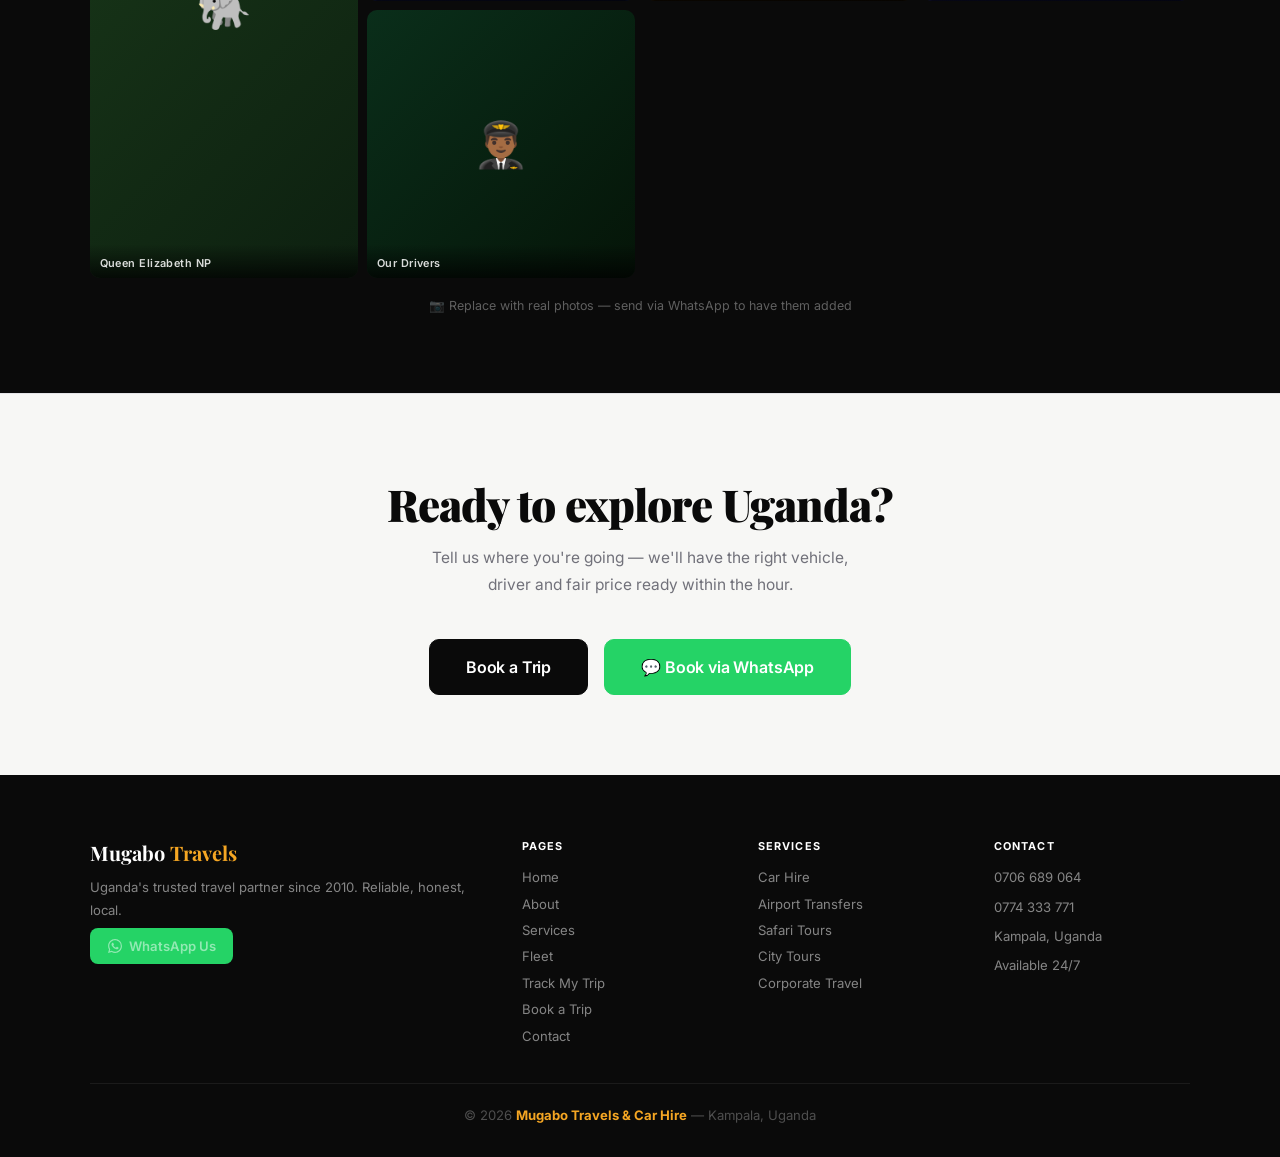
==== commit bb2b0771: "Add files via upload" ====
--- a/about.html
+++ b/about.html
@@ -3,238 +3,387 @@
 <head>
 <meta charset="UTF-8">
 <meta name="viewport" content="width=device-width,initial-scale=1.0">
-<meta name="description" content="Learn the story behind Mugabo Travels & Car Hire — Uganda's trusted local travel company, founded by Denis Mugabo in 2010.">
-<meta name="theme-color" content="#07091e">
+<meta name="description" content="Learn the story of Mugabo Travels & Car Hire, founded by Reggane Mugabo. Uganda's most trusted local travel company since 2010.">
+<meta name="theme-color" content="#0a0a0a">
+<meta property="og:title" content="About Us | Mugabo Travels &amp; Car Hire">
+<meta property="og:description" content="Learn the story of Mugabo Travels & Car Hire, founded by Reggane Mugabo. Uganda's most trusted local travel company since 2010.">
+  <meta property="og:site_name" content="Mugabo Travels &amp; Car Hire">
+  <meta property="og:type" content="website">
+  <meta property="og:image" content="https://mugabotravels.com/og-image.jpg">
+  <meta name="twitter:card" content="summary_large_image">
 <title>About Us | Mugabo Travels &amp; Car Hire</title>
 <link rel="preconnect" href="https://fonts.googleapis.com">
-<link href="https://fonts.googleapis.com/css2?family=Playfair+Display:wght@700;900&family=DM+Sans:wght@400;500;600;700&display=swap" rel="stylesheet">
+<link href="https://fonts.googleapis.com/css2?family=Inter:wght@300;400;500;600;700;800&family=Playfair+Display:wght@700;900&display=swap" rel="stylesheet">
 <style>
+
+/* ═══════════════════════════════════════
+   MUGABO TRAVELS — Shared Stylesheet v9
+   ═══════════════════════════════════════ */
+
+/* RESET */
 *,*::before,*::after{margin:0;padding:0;box-sizing:border-box}
-:root{
-  --navy:#1a1f5e;--navy-d:#07091e;--navy-m:#2d3580;
-  --orange:#f5a623;--orange-d:#d4861a;--orange-lt:#fff3dc;
-  --green:#25D366;--red:#e53e3e;
-  --cream:#fef9f2;--gray:#6b7280;--gray-lt:#9ca3af;
-  --bdr:#e5e7eb;--bg:#f3f4f6;
-  --r:12px;--rl:18px;
-  --sh:0 4px 20px rgba(0,0,0,.1);
-  --f:'DM Sans',system-ui,-apple-system,sans-serif;
-  --fh:'Playfair Display',Georgia,serif;
-}
 html{scroll-behavior:smooth;-webkit-text-size-adjust:100%}
-body{font-family:var(--f);color:#1a1a1a;background:#fff;overflow-x:hidden}
+body{font-family:var(--f);color:var(--black);background:#fff;overflow-x:hidden}
 img{max-width:100%;height:auto;display:block}
 a{color:inherit;text-decoration:none}
 ul{list-style:none}
 button,input,select,textarea{font-family:var(--f)}
 
-/* NAVBAR */
-.site-header{position:sticky;top:0;z-index:200;
-  background:rgba(7,9,30,.97);backdrop-filter:blur(14px);
-  border-bottom:1px solid rgba(255,255,255,.07)}
-.navbar{max-width:1200px;margin:0 auto;padding:.7rem 1.25rem;
-  display:flex;align-items:center;justify-content:space-between;gap:1rem;position:relative}
-.nav-brand{display:flex;align-items:center;gap:.6rem;flex-shrink:0}
-.nav-brand img{width:40px;height:40px;border-radius:50%;object-fit:contain;
-  border:1.5px solid rgba(245,166,35,.5)}
+/* TOKENS — single source of truth for entire site */
+:root{
+  /* Brand colours */
+  --navy:     #1a1f5e;
+  --navy-d:   #07091e;
+  --navy-m:   #2d3580;
+  --orange:   #f5a623;
+  --orange-d: #d4861a;
+  --orange-lt:#fff8ed;
+  --green:    #25D366;
+
+  /* Neutrals */
+  --black:    #0a0a0a;
+  --off-white:#f7f7f5;
+  --white:    #ffffff;
+  --gray:     #71717a;
+  --gray-lt:  #a1a1aa;
+  --gray-dk:  #3f3f46;
+  --bdr:      #e4e4e7;
+  --bdr-dk:   #27272a;
+
+  /* Radii & shadows */
+  --r:  10px;
+  --rl: 16px;
+  --sh: 0 4px 20px rgba(0,0,0,.09);
+  --sh-lg: 0 12px 44px rgba(0,0,0,.14);
+
+  /* Typography */
+  --f:  'Inter', system-ui, -apple-system, sans-serif;
+  --fh: 'Playfair Display', Georgia, serif;
+}
+
+/* ── NAVBAR ── */
+.site-header{
+  position:sticky;top:0;z-index:200;
+  background:rgba(10,10,10,.97);
+  backdrop-filter:blur(16px);-webkit-backdrop-filter:blur(16px);
+  border-bottom:1px solid rgba(255,255,255,.06)
+}
+.navbar{
+  max-width:1200px;margin:0 auto;padding:.75rem 1.5rem;
+  display:flex;align-items:center;justify-content:space-between;
+  gap:1rem;position:relative
+}
+.nav-brand{display:flex;align-items:center;gap:.65rem;flex-shrink:0}
+.nav-brand img{
+  width:36px;height:36px;border-radius:50%;object-fit:contain;
+  border:1.5px solid rgba(245,166,35,.5)
+}
 .brand-text{display:flex;flex-direction:column;line-height:1.2}
-.brand-main{font-size:.95rem;font-weight:700;color:#fff}
+.brand-main{font-size:.92rem;font-weight:700;color:#fff;letter-spacing:-.01em}
 .brand-main em{color:var(--orange);font-style:normal}
-.brand-sub{font-size:.6rem;color:rgba(255,255,255,.42);letter-spacing:.07em;text-transform:uppercase}
-.nav-toggle{display:none;flex-direction:column;justify-content:space-between;
-  width:34px;height:22px;background:none;border:none;cursor:pointer;z-index:10}
-.nav-toggle span{display:block;width:100%;height:2.5px;background:#fff;border-radius:2px;transition:all .25s}
-.nav-toggle.active span:nth-child(1){transform:translateY(9.75px) rotate(45deg)}
+.brand-sub{font-size:.58rem;color:rgba(255,255,255,.38);letter-spacing:.08em;text-transform:uppercase}
+
+/* Hamburger */
+.nav-toggle{
+  display:none;flex-direction:column;justify-content:space-between;
+  width:28px;height:20px;background:none;border:none;cursor:pointer;
+  padding:0;flex-shrink:0
+}
+.nav-toggle span{
+  display:block;width:100%;height:2px;background:#fff;
+  border-radius:2px;transition:all .25s
+}
+.nav-toggle.active span:nth-child(1){transform:translateY(9px) rotate(45deg)}
 .nav-toggle.active span:nth-child(2){opacity:0}
-.nav-toggle.active span:nth-child(3){transform:translateY(-9.75px) rotate(-45deg)}
+.nav-toggle.active span:nth-child(3){transform:translateY(-9px) rotate(-45deg)}
+
 .nav-links{display:flex;align-items:center;gap:.1rem}
-.nav-links a{color:rgba(255,255,255,.52);font-size:.74rem;font-weight:600;
-  letter-spacing:.05em;text-transform:uppercase;padding:.48rem .78rem;border-radius:6px;
-  transition:all .2s;border:1.5px solid transparent}
-.nav-links a:hover,.nav-links a.active{color:#fff;background:rgba(255,255,255,.08)}
-.nav-links .nav-book{background:var(--orange) !important;color:var(--navy-d) !important;
-  font-weight:800;border-radius:8px;padding:.48rem 1rem;
-  box-shadow:0 3px 10px rgba(245,166,35,.4) !important}
-.nav-links .nav-book:hover{background:var(--orange-d) !important;color:#fff !important}
-@media(max-width:768px){
-  .nav-toggle{display:flex}
-  .nav-links{display:none;position:absolute;top:calc(100% + .7rem);left:0;right:0;
-    flex-direction:column;align-items:stretch;background:rgba(7,9,30,.99);
-    padding:1rem;gap:.25rem;border-radius:0 0 var(--r) var(--r);
-    border:1px solid rgba(255,255,255,.08);border-top:none}
-  .nav-links.open{display:flex}
-  .nav-links a{padding:.9rem 1rem;font-size:.88rem;border-radius:8px}
-}
-
-/* LAYOUT */
-.section{padding:3.5rem 1.25rem}
-.section.alt{background:var(--cream)}
-.section.dark{background:var(--navy)}
+.nav-links a{
+  color:rgba(255,255,255,.48);font-size:.74rem;font-weight:500;
+  letter-spacing:.02em;text-transform:uppercase;
+  padding:.45rem .75rem;border-radius:6px;
+  transition:all .2s;border:1.5px solid transparent
+}
+.nav-links a:hover,
+.nav-links a.active{color:#fff;background:rgba(255,255,255,.07)}
+.nav-links .nav-book{
+  background:var(--orange) !important;
+  color:var(--black) !important;
+  font-weight:700;border-radius:8px;
+  padding:.45rem 1rem;
+  box-shadow:0 3px 12px rgba(245,166,35,.4) !important
+}
+.nav-links .nav-book:hover{
+  background:var(--orange-d) !important;
+  color:#fff !important
+}
+/* Active nav-book should keep orange style */
+.nav-links .nav-book.active{
+  background:var(--orange-d) !important;
+  color:#fff !important
+}
+
+/* ── LAYOUT HELPERS ── */
+.section    {padding:5rem 1.5rem}
+.section.sm {padding:3rem 1.5rem}
+.section.alt{background:var(--off-white)}
+.section.dark{background:var(--black);color:#fff}
 .sw{max-width:1100px;margin:0 auto}
-.sh{font-size:.68rem;font-weight:700;letter-spacing:.15em;text-transform:uppercase;
-  color:var(--orange);margin-bottom:.4rem}
-.st{font-family:var(--fh);font-size:clamp(1.6rem,3.5vw,2.4rem);font-weight:700;
-  color:var(--navy);line-height:1.18;margin-bottom:.9rem}
-.dark .st,.dark .sh{color:#fff}
+
+.sh{
+  font-size:.68rem;font-weight:600;letter-spacing:.15em;
+  text-transform:uppercase;color:var(--orange);margin-bottom:.4rem
+}
+.st{
+  font-family:var(--fh);font-size:clamp(1.75rem,4vw,2.6rem);
+  font-weight:700;line-height:1.15;margin-bottom:.85rem
+}
+.sd{
+  color:var(--gray);font-size:.97rem;line-height:1.72;
+  max-width:520px;margin-bottom:2rem
+}
 .dark .sh{color:var(--orange)}
-.sd{color:var(--gray);font-size:.95rem;line-height:1.72;max-width:520px;margin-bottom:2rem}
+.dark .st{color:#fff}
 .dark .sd{color:rgba(255,255,255,.55)}
 
-/* BUTTONS */
-.btn{display:inline-flex;align-items:center;justify-content:center;gap:.45rem;
-  padding:.82rem 1.8rem;border-radius:8px;font-weight:700;font-size:.9rem;
-  border:2px solid transparent;cursor:pointer;transition:all .22s;min-height:48px;
-  font-family:var(--f);white-space:nowrap;text-decoration:none;-webkit-tap-highlight-color:transparent}
-.btn-o{background:var(--orange);color:var(--navy-d);box-shadow:0 4px 14px rgba(245,166,35,.35)}
-.btn-o:hover{background:var(--orange-d);color:#fff;transform:translateY(-2px)}
-.btn-n{background:var(--navy);color:#fff}
-.btn-n:hover{background:var(--orange);color:var(--navy-d)}
-.btn-w{background:var(--green);color:#fff;box-shadow:0 4px 14px rgba(37,211,102,.3)}
-.btn-w:hover{opacity:.88;transform:translateY(-1px)}
-.btn-gw{background:rgba(255,255,255,.1);color:#fff;border:1.5px solid rgba(255,255,255,.28)}
-.btn-gw:hover{border-color:#fff;background:rgba(255,255,255,.18)}
+/* ── BUTTONS ── */
+.btn{
+  display:inline-flex;align-items:center;justify-content:center;gap:.45rem;
+  padding:.8rem 1.75rem;border-radius:8px;font-weight:600;font-size:.9rem;
+  border:1.5px solid transparent;cursor:pointer;transition:all .22s;
+  min-height:48px;font-family:var(--f);white-space:nowrap;
+  text-decoration:none;-webkit-tap-highlight-color:transparent;
+  letter-spacing:-.01em
+}
+.btn-dark{background:var(--black);color:#fff;border-color:var(--black)}
+.btn-dark:hover{background:#1a1a1a;transform:translateY(-1px)}
+.btn-o{background:var(--orange);color:var(--black);border-color:var(--orange)}
+.btn-o:hover{background:var(--orange-d);color:#fff;transform:translateY(-1px)}
+.btn-out{background:transparent;color:var(--black);border-color:var(--bdr)}
+.btn-out:hover{border-color:var(--black);background:var(--off-white)}
+.btn-out-w{background:transparent;color:#fff;border-color:rgba(255,255,255,.3)}
+.btn-out-w:hover{border-color:#fff;background:rgba(255,255,255,.08)}
+.btn-wa{background:var(--green);color:#fff;border-color:var(--green)}
+.btn-wa:hover{opacity:.88;transform:translateY(-1px)}
 .btn-full{width:100%}
 .btn-sm{padding:.6rem 1.1rem;font-size:.82rem;min-height:40px}
-
-/* GRIDS */
+.btn-lg{padding:1rem 2.25rem;font-size:1rem;min-height:56px;border-radius:10px}
+
+/* ── GRIDS ── */
 .g2{display:grid;grid-template-columns:1fr 1fr;gap:1.5rem}
 .g3{display:grid;grid-template-columns:repeat(3,1fr);gap:1.5rem}
 .g4{display:grid;grid-template-columns:repeat(4,1fr);gap:1.25rem}
-.ga{display:grid;grid-template-columns:repeat(auto-fit,minmax(250px,1fr));gap:1.25rem}
-@media(max-width:900px){.g3{grid-template-columns:1fr 1fr}.g4{grid-template-columns:1fr 1fr}}
-@media(max-width:600px){.g2,.g3,.g4,.ga{grid-template-columns:1fr}}
-
-/* CARD */
-.card{background:#fff;border-radius:var(--rl);border:1px solid var(--bdr);
-  box-shadow:var(--sh);overflow:hidden;transition:all .25s}
-.card:hover{transform:translateY(-4px);box-shadow:0 16px 44px rgba(0,0,0,.14)}
+.ga{display:grid;grid-template-columns:repeat(auto-fit,minmax(260px,1fr));gap:1.25rem}
+
+/* ── FORMS ── */
+.fg{margin-bottom:.9rem}
+.fg label{
+  display:block;font-size:.72rem;font-weight:600;color:var(--gray-dk);
+  margin-bottom:.35rem;letter-spacing:.03em
+}
+.fg label .req{color:var(--orange)}
+.inp,.sel,.txta{
+  width:100%;padding:.82rem 1rem;border:1.5px solid var(--bdr);
+  border-radius:8px;font-family:var(--f);font-size:.95rem;
+  color:var(--black);background:#fff;outline:none;
+  transition:border-color .2s,box-shadow .2s;
+  min-height:48px;-webkit-appearance:none
+}
+.inp::placeholder{color:var(--gray-lt)}
+.inp:focus,.sel:focus,.txta:focus{
+  border-color:var(--black);box-shadow:0 0 0 3px rgba(0,0,0,.08)
+}
+.inp:invalid:not(:placeholder-shown){border-color:#e53e3e}
+.txta{resize:vertical;min-height:100px}
+.sel{
+  cursor:pointer;
+  background-image:url("data:image/svg+xml,%3Csvg xmlns='http://www.w3.org/2000/svg' width='12' height='7' viewBox='0 0 12 7'%3E%3Cpath stroke='%2371717a' stroke-width='1.5' fill='none' d='M1 1l5 4 5-4'/%3E%3C/svg%3E");
+  background-repeat:no-repeat;background-position:right .9rem center;
+  padding-right:2.5rem
+}
+
+/* ── CARDS ── */
+.card{
+  background:#fff;border-radius:var(--rl);
+  border:1px solid var(--bdr);box-shadow:var(--sh);
+  overflow:hidden;transition:all .25s
+}
+.card:hover{transform:translateY(-4px);box-shadow:var(--sh-lg)}
 .card-body{padding:1.5rem}
 
-/* FORM */
-.fg{margin-bottom:1rem}
-.fg label{display:block;font-size:.72rem;font-weight:700;color:var(--navy);
-  margin-bottom:.38rem;letter-spacing:.05em;text-transform:uppercase}
-.fg label .req{color:var(--orange)}
-.inp,.sel,.txta{width:100%;padding:.82rem 1rem;border:1.5px solid var(--bdr);border-radius:8px;
-  font-family:var(--f);font-size:.95rem;color:#1a1a1a;background:#fff;outline:none;
-  transition:border-color .2s,box-shadow .2s;min-height:48px;-webkit-appearance:none}
-.inp::placeholder{color:#bbb}
-.inp:focus,.sel:focus,.txta:focus{border-color:var(--navy);box-shadow:0 0 0 3px rgba(26,31,94,.1)}
-.txta{resize:vertical;min-height:100px}
-.sel{cursor:pointer;
-  background-image:url("data:image/svg+xml,%3Csvg xmlns='http://www.w3.org/2000/svg' width='12' height='7' viewBox='0 0 12 7'%3E%3Cpath stroke='%236b7280' stroke-width='1.5' fill='none' d='M1 1l5 4 5-4'/%3E%3C/svg%3E");
-  background-repeat:no-repeat;background-position:right .9rem center;padding-right:2.5rem}
-
-/* WA FAB */
-.wa-fab{position:fixed;bottom:1.25rem;right:1.25rem;z-index:300;
-  width:58px;height:58px;background:var(--green);border-radius:50%;
+/* ── WA FAB ── */
+.wa-fab{
+  position:fixed;bottom:1.25rem;right:1.25rem;z-index:300;
+  width:56px;height:56px;background:var(--green);border-radius:50%;
   display:flex;align-items:center;justify-content:center;
-  box-shadow:0 4px 24px rgba(37,211,102,.55);transition:all .22s;-webkit-tap-highlight-color:transparent}
+  box-shadow:0 4px 24px rgba(37,211,102,.5);transition:all .22s;
+  -webkit-tap-highlight-color:transparent
+}
 .wa-fab:hover{transform:scale(1.1)}
-.wa-pill{display:inline-flex;align-items:center;gap:.5rem;background:var(--green);color:#fff;
-  padding:.65rem 1.25rem;border-radius:8px;font-size:.85rem;font-weight:600;transition:opacity .2s}
+.wa-pill{
+  display:inline-flex;align-items:center;gap:.45rem;
+  background:var(--green);color:#fff;padding:.6rem 1.1rem;
+  border-radius:8px;font-size:.82rem;font-weight:600;
+  transition:opacity .2s
+}
 .wa-pill:hover{opacity:.88}
 
-/* FOOTER */
-.site-footer{background:var(--navy-d);color:rgba(255,255,255,.52);padding:3rem 1.25rem 1.5rem}
-.footer-inner{max-width:1100px;margin:0 auto 2rem;display:grid;
-  grid-template-columns:2fr 1fr 1fr 1fr;gap:2rem}
-.footer-brand{font-family:var(--fh);font-size:1.3rem;font-weight:700;color:#fff;margin-bottom:.6rem}
+/* ── FOOTER ── */
+.site-footer{
+  background:var(--black);color:rgba(255,255,255,.5);
+  padding:4rem 1.5rem 1.5rem
+}
+.footer-inner{
+  max-width:1100px;margin:0 auto 2rem;
+  display:grid;grid-template-columns:2fr 1fr 1fr 1fr;gap:2.5rem
+}
+.footer-brand{
+  font-family:var(--fh);font-size:1.25rem;font-weight:700;
+  color:#fff;margin-bottom:.65rem
+}
 .footer-brand em{color:var(--orange);font-style:normal}
 .site-footer p{font-size:.82rem;line-height:1.75;margin-bottom:.4rem}
-.site-footer h4{color:#fff;font-size:.7rem;letter-spacing:.1em;text-transform:uppercase;margin-bottom:.85rem}
-.f-col ul li{margin-bottom:.45rem}
-.site-footer a{color:rgba(255,255,255,.52);font-size:.82rem;transition:color .2s}
+.site-footer h4{
+  color:#fff;font-size:.68rem;letter-spacing:.1em;
+  text-transform:uppercase;margin-bottom:.85rem
+}
+.f-col ul li{margin-bottom:.4rem}
+.site-footer a{color:rgba(255,255,255,.5);font-size:.82rem;transition:color .2s}
 .site-footer a:hover{color:var(--orange)}
-.f-bottom{max-width:1100px;margin:0 auto;padding-top:1.25rem;
-  border-top:1px solid rgba(255,255,255,.08);font-size:.74rem;
-  color:rgba(255,255,255,.3);text-align:center}
+.f-bottom{
+  max-width:1100px;margin:0 auto;padding-top:1.25rem;
+  border-top:1px solid rgba(255,255,255,.07);
+  font-size:.74rem;color:rgba(255,255,255,.28);text-align:center
+}
 .f-bottom strong{color:var(--orange)}
-@media(max-width:900px){.footer-inner{grid-template-columns:1fr 1fr}}
-@media(max-width:600px){.footer-inner{grid-template-columns:1fr}.section{padding:2.5rem 1rem}}
-
-.about-hero{background:var(--navy-d);padding:3.5rem 1.25rem 3rem;
-  position:relative;overflow:hidden;text-align:center}
-.about-hero::before{content:"";position:absolute;inset:0;
-  background:radial-gradient(ellipse at 50% 110%,rgba(245,166,35,.14),transparent 70%)}
-.about-hero h1{font-family:var(--fh);font-size:clamp(1.8rem,5vw,2.8rem);font-weight:900;
-  color:#fff;position:relative;margin-bottom:.5rem}
-.about-hero h1 span{color:var(--orange)}
-.about-hero p{color:rgba(255,255,255,.6);position:relative;font-size:.95rem}
-.ah-slice{height:40px;background:var(--cream);clip-path:polygon(0 50%,100% 0,100% 100%,0 100%)}
-
-/* FOUNDER */
-.story-grid{display:grid;grid-template-columns:1fr 1.4fr;gap:3rem;align-items:center}
-.founder-card{background:var(--navy);border-radius:var(--rl);aspect-ratio:3/4;
-  display:flex;flex-direction:column;justify-content:flex-end;padding:1.75rem;
-  box-shadow:0 20px 50px rgba(26,31,94,.35);overflow:hidden;position:relative;
-  border:1px solid rgba(255,255,255,.06)}
-.fc-bg{position:absolute;inset:0;background:linear-gradient(160deg,#2d3580,#1a1f5e 45%,#07091e)}
-.fc-av{position:absolute;top:0;left:0;right:0;height:60%;
-  display:flex;align-items:center;justify-content:center;font-size:5rem;opacity:.14}
-.fc-in{position:relative;z-index:1}
-.fc-tag{display:inline-flex;align-items:center;gap:.4rem;
-  background:rgba(245,166,35,.18);border:1px solid rgba(245,166,35,.3);
-  padding:.38rem .85rem;border-radius:7px;font-size:.76rem;color:var(--orange);
-  font-weight:600;margin-bottom:.7rem}
-.fc-name{font-family:var(--fh);font-size:1.4rem;color:#fff;margin-bottom:.2rem}
-.fc-role{font-size:.75rem;color:rgba(255,255,255,.48);letter-spacing:.06em;text-transform:uppercase}
-.fc-quote{background:#fff;border-radius:var(--r);padding:.9rem 1rem;
-  position:absolute;top:1rem;right:-1.25rem;max-width:175px;
-  box-shadow:0 6px 22px rgba(0,0,0,.14);font-size:.79rem;color:var(--navy);
-  font-style:italic;line-height:1.5;border-left:3px solid var(--orange)}
-.fc-quote::before{content:"\201C";font-size:1.8rem;color:var(--orange);
-  line-height:.4;display:block;margin-bottom:.4rem}
-
-.story-text .st{margin-bottom:1.2rem}
-.lead-p{font-size:1rem;color:#333;font-style:italic;
-  border-left:3px solid var(--orange);padding-left:1rem;
-  line-height:1.75;margin-bottom:1.25rem}
+
+/* ── COMMON SECTION COMPONENTS ── */
+/* Stats strip */
+.stats-strip{background:var(--black);padding:2.5rem 1.5rem}
+.stats-strip .sw{
+  display:grid;grid-template-columns:repeat(4,1fr);
+  text-align:center;gap:1rem;
+  border-top:1px solid var(--bdr-dk);border-bottom:1px solid var(--bdr-dk);
+  padding:2.5rem 0
+}
+.sn{font-family:var(--fh);font-size:2.2rem;font-weight:900;color:var(--orange)}
+.sl{font-size:.68rem;color:rgba(255,255,255,.42);text-transform:uppercase;letter-spacing:.08em;margin-top:3px}
+
+/* Testimonial cards */
+.t-grid{display:grid;grid-template-columns:repeat(auto-fit,minmax(270px,1fr));gap:1.1rem;margin-top:2.5rem}
+.t-card{
+  background:#fff;border-radius:var(--r);padding:1.5rem;
+  border:1px solid var(--bdr);position:relative;transition:all .25s
+}
+.t-card:hover{border-color:var(--black);transform:translateY(-2px)}
+.t-stars{color:var(--orange);font-size:.9rem;margin-bottom:.8rem}
+.t-text{font-size:.86rem;color:var(--gray-dk);font-style:italic;line-height:1.7;margin-bottom:1.1rem}
+.t-auth{display:flex;align-items:center;gap:.65rem}
+.t-av{
+  width:38px;height:38px;border-radius:50%;background:var(--navy);
+  display:flex;align-items:center;justify-content:center;font-size:1rem;flex-shrink:0
+}
+.t-name{font-weight:700;font-size:.83rem;color:var(--black)}
+.t-from{font-size:.7rem;color:var(--gray-lt)}
+.t-plat{
+  position:absolute;top:1rem;right:1rem;
+  font-size:.62rem;font-weight:600;color:var(--gray);
+  text-transform:uppercase;letter-spacing:.05em
+}
+
+/* CTA band */
+.cta-band{
+  background:var(--off-white);padding:5rem 1.5rem;
+  text-align:center;border-top:1px solid var(--bdr)
+}
+.cta-band h2{
+  font-family:var(--fh);font-size:clamp(1.75rem,4vw,2.75rem);
+  font-weight:900;color:var(--black);margin-bottom:.75rem;letter-spacing:-.02em
+}
+.cta-band p{
+  color:var(--gray);max-width:460px;margin:0 auto 2.5rem;
+  line-height:1.72;font-size:.97rem
+}
+.cta-btns{display:flex;gap:1rem;justify-content:center;flex-wrap:wrap}
+
+/* Hero page header (inner pages) */
+.page-hero{
+  background:var(--black);padding:4.5rem 1.5rem 4rem;
+  position:relative;overflow:hidden;text-align:center
+}
+.page-hero::before{
+  content:"";position:absolute;inset:0;
+  background:radial-gradient(ellipse at 50% 110%,rgba(245,166,35,.1),transparent 60%)
+}
+.page-hero h1{
+  font-family:var(--fh);font-size:clamp(2rem,5vw,3rem);
+  font-weight:900;color:#fff;position:relative;
+  letter-spacing:-.02em;margin-bottom:.55rem
+}
+.page-hero h1 span{color:var(--orange)}
+.page-hero p{color:rgba(255,255,255,.55);position:relative;font-size:.97rem}
+.ph-slice{height:48px;background:#fff;clip-path:polygon(0 50%,100% 0,100% 100%,0 100%)}
+.ph-slice-alt{height:48px;background:var(--off-white);clip-path:polygon(0 50%,100% 0,100% 100%,0 100%)}
+
+/* OG / SEO meta is handled per-page in <head> */
+
+/* ── RESPONSIVE ── */
+@media(max-width:900px){
+  .g3{grid-template-columns:1fr 1fr}
+  .g4{grid-template-columns:1fr 1fr}
+  .footer-inner{grid-template-columns:1fr 1fr}
+  .stats-strip .sw{grid-template-columns:1fr 1fr}
+}
+@media(max-width:768px){
+  .nav-toggle{display:flex}
+  .nav-links{
+    display:none;position:absolute;top:calc(100% + .5rem);
+    left:0;right:0;flex-direction:column;align-items:stretch;
+    background:rgba(10,10,10,.99);padding:.75rem;gap:.15rem;
+    border-radius:0 0 var(--r) var(--r);
+    border:1px solid rgba(255,255,255,.08);border-top:none
+  }
+  .nav-links.open{display:flex}
+  .nav-links a{padding:.85rem 1rem;font-size:.85rem;border-radius:8px}
+}
+@media(max-width:600px){
+  .g2,.g3,.g4,.ga{grid-template-columns:1fr}
+  .section{padding:3rem 1rem}
+  .section.sm{padding:2rem 1rem}
+  .footer-inner{grid-template-columns:1fr}
+}
+
+</style>
+<style>
+.story-grid{display:grid;grid-template-columns:1fr 1.55fr;gap:4rem;align-items:start}
+.founder-card{background:var(--navy-d);border-radius:20px;position:relative;overflow:hidden;border:1px solid rgba(255,255,255,.06);box-shadow:0 24px 60px rgba(0,0,0,.35)}
+.fc-bg{position:absolute;inset:0;background:linear-gradient(155deg,#2d3580 0%,#1a1f5e 45%,#07091e 100%)}
+.fc-av{position:absolute;top:0;left:0;right:0;height:52%;display:flex;align-items:center;justify-content:center;font-size:4.5rem;opacity:.12}
+.fc-inner{position:relative;z-index:1;padding:52% 1.75rem 1.75rem}
+.fc-quote-card{background:#fff;border-radius:var(--r);padding:.9rem 1rem;margin-bottom:1.5rem;border-left:3px solid var(--orange);box-shadow:0 4px 16px rgba(0,0,0,.12)}
+.fc-quote-card::before{content:"\201C";font-size:1.75rem;color:var(--orange);line-height:.4;display:block;margin-bottom:.35rem}
+.fc-quote-card p{font-size:.84rem;color:var(--gray-dk);line-height:1.65;font-style:italic}
+.fc-tag{display:inline-flex;align-items:center;gap:.4rem;background:rgba(245,166,35,.18);border:1px solid rgba(245,166,35,.28);padding:.36rem .8rem;border-radius:7px;font-size:.74rem;color:var(--orange);font-weight:600;margin-bottom:.65rem}
+.fc-name{font-family:var(--fh);font-size:1.35rem;color:#fff;margin-bottom:.2rem}
+.fc-role{font-size:.72rem;color:rgba(255,255,255,.45);letter-spacing:.07em;text-transform:uppercase}
+.reggane-msg{background:var(--off-white);border-radius:var(--rl);padding:1.75rem;border:1px solid var(--bdr);position:relative;margin-top:1.25rem}
+.reggane-msg::before{content:"FROM REGGANE";position:absolute;top:-10px;left:1.1rem;background:var(--orange);color:var(--black);font-size:.62rem;font-weight:700;letter-spacing:.09em;text-transform:uppercase;padding:.2rem .65rem;border-radius:20px}
+.reggane-msg p{font-size:.9rem;color:var(--gray-dk);line-height:1.82;margin-bottom:.9rem}
+.reggane-msg p:last-of-type{margin-bottom:1rem}
+.reggane-sig{font-weight:700;color:var(--black);font-size:.9rem}
+.reggane-sig span{display:block;font-size:.75rem;color:var(--gray);font-weight:400;margin-top:2px}
+.lead-q{font-size:1.05rem;color:var(--gray-dk);font-style:italic;border-left:3px solid var(--orange);padding-left:1.1rem;line-height:1.75;margin-bottom:1.25rem}
 .story-text p{color:var(--gray);line-height:1.82;margin-bottom:1rem;font-size:.93rem}
-.story-text p strong{color:var(--navy)}
+.story-text p strong{color:var(--black)}
 .btn-row{display:flex;gap:.85rem;flex-wrap:wrap;margin-top:1.5rem}
-@media(max-width:700px){.story-grid{grid-template-columns:1fr}.fc-quote{display:none}}
-
-/* WHY */
 .why-grid{display:grid;grid-template-columns:repeat(auto-fit,minmax(230px,1fr));gap:1.1rem;margin-top:2.5rem}
-.why-card{background:#fff;border-radius:var(--r);padding:1.5rem;border:1px solid var(--bdr);
-  transition:all .25s;display:flex;flex-direction:column;gap:.6rem}
-.why-card:hover{border-color:var(--orange);transform:translateY(-3px);
-  box-shadow:0 10px 28px rgba(245,166,35,.12)}
-.why-icon{font-size:1.5rem}
-.why-card h3{font-weight:700;font-size:.92rem;color:var(--navy)}
+.why-card{background:#fff;border-radius:var(--r);padding:1.5rem;border:1px solid var(--bdr);transition:all .25s;display:flex;flex-direction:column;gap:.55rem}
+.why-card:hover{border-color:var(--black);transform:translateY(-3px);box-shadow:0 10px 28px rgba(0,0,0,.08)}
+.why-icon{font-size:1.4rem}
+.why-card h3{font-weight:700;font-size:.92rem;color:var(--black)}
 .why-card p{font-size:.8rem;color:var(--gray);line-height:1.65}
-
-/* STATS */
-.ss{background:var(--navy);padding:2.5rem 1.25rem}
-.ss-grid{max-width:1100px;margin:0 auto;display:grid;
-  grid-template-columns:repeat(4,1fr);text-align:center;gap:1rem}
-.ss-n{font-family:var(--fh);font-size:2.2rem;font-weight:900;color:var(--orange)}
-.ss-l{font-size:.68rem;color:rgba(255,255,255,.46);text-transform:uppercase;
-  letter-spacing:.08em;margin-top:3px}
-@media(max-width:600px){.ss-grid{grid-template-columns:1fr 1fr}}
-
-/* TESTIMONIALS */
-.t-grid{display:grid;grid-template-columns:repeat(auto-fit,minmax(270px,1fr));gap:1.1rem;margin-top:2.5rem}
-.t-card{background:var(--bg);border-radius:var(--r);padding:1.5rem;
-  border:1px solid var(--bdr);position:relative;transition:all .25s}
-.t-card:hover{border-color:var(--orange);transform:translateY(-3px)}
-.t-stars{color:var(--orange);font-size:.9rem;margin-bottom:.8rem}
-.t-text{font-size:.86rem;color:#444;font-style:italic;line-height:1.7;margin-bottom:1.1rem}
-.t-auth{display:flex;align-items:center;gap:.65rem}
-.t-av{width:38px;height:38px;border-radius:50%;background:var(--navy);
-  display:flex;align-items:center;justify-content:center;font-size:1rem;flex-shrink:0}
-.t-name{font-weight:700;font-size:.83rem;color:var(--navy)}
-.t-from{font-size:.7rem;color:var(--gray-lt)}
-.t-plat{position:absolute;top:1rem;right:1rem;font-size:.62rem;font-weight:700;
-  color:var(--orange);text-transform:uppercase;border:1px solid rgba(245,166,35,.3);
-  padding:.16rem .42rem;border-radius:4px}
-
-/* PHOTOS */
 .photo-grid{display:grid;grid-template-columns:repeat(4,1fr);gap:.6rem;margin-top:2.5rem}
-.pc{border-radius:10px;overflow:hidden;aspect-ratio:1;
-  display:flex;flex-direction:column;align-items:center;justify-content:center;
-  font-size:3rem;position:relative;transition:transform .25s}
+.pc{border-radius:10px;overflow:hidden;aspect-ratio:1;display:flex;flex-direction:column;align-items:center;justify-content:center;font-size:2.8rem;position:relative;transition:transform .25s}
 .pc:hover{transform:scale(1.03)}
 .pc.tall{grid-row:span 2;aspect-ratio:auto}
 .p1{background:linear-gradient(135deg,#1a3a1a,#0d2010)}
@@ -242,31 +391,21 @@
 .p3{background:linear-gradient(135deg,#2d1a00,#1a0f00)}
 .p4{background:linear-gradient(135deg,#1e2060,#0d1040)}
 .p5{background:linear-gradient(135deg,#0a2e1a,#051508)}
-.plbl{position:absolute;bottom:0;left:0;right:0;
-  background:linear-gradient(transparent,rgba(0,0,0,.75));
-  padding:.75rem .6rem .5rem;font-size:.68rem;font-weight:600;
-  color:rgba(255,255,255,.85);letter-spacing:.04em}
-@media(max-width:600px){.photo-grid{grid-template-columns:1fr 1fr}.pc.tall{grid-row:span 1;aspect-ratio:1}}
-
-/* CTA */
-.cta-band{background:linear-gradient(135deg,var(--navy),#2d3580);
-  padding:3.5rem 1.25rem;text-align:center}
-.cta-band h2{font-family:var(--fh);font-size:clamp(1.5rem,4vw,2.2rem);color:#fff;margin-bottom:.65rem}
-.cta-band p{color:rgba(255,255,255,.58);max-width:460px;margin:0 auto 1.75rem;line-height:1.72;font-size:.93rem}
-.cta-btns{display:flex;gap:1rem;justify-content:center;flex-wrap:wrap}
+.plbl{position:absolute;bottom:0;left:0;right:0;background:linear-gradient(transparent,rgba(0,0,0,.75));padding:.75rem .6rem .5rem;font-size:.68rem;font-weight:600;color:rgba(255,255,255,.85);letter-spacing:.04em}
+@media(max-width:700px){.story-grid{grid-template-columns:1fr}.photo-grid{grid-template-columns:1fr 1fr}.pc.tall{grid-row:span 1;aspect-ratio:1}}
 </style>
 </head>
 <body>
 <header class="site-header" role="banner">
   <nav class="navbar" aria-label="Main navigation">
     <a href="index.html" class="nav-brand" aria-label="Mugabo Travels home">
-      <img src="[data-uri]" alt="Mugabo Travels logo" width="40" height="40">
+      <img src="[data-uri]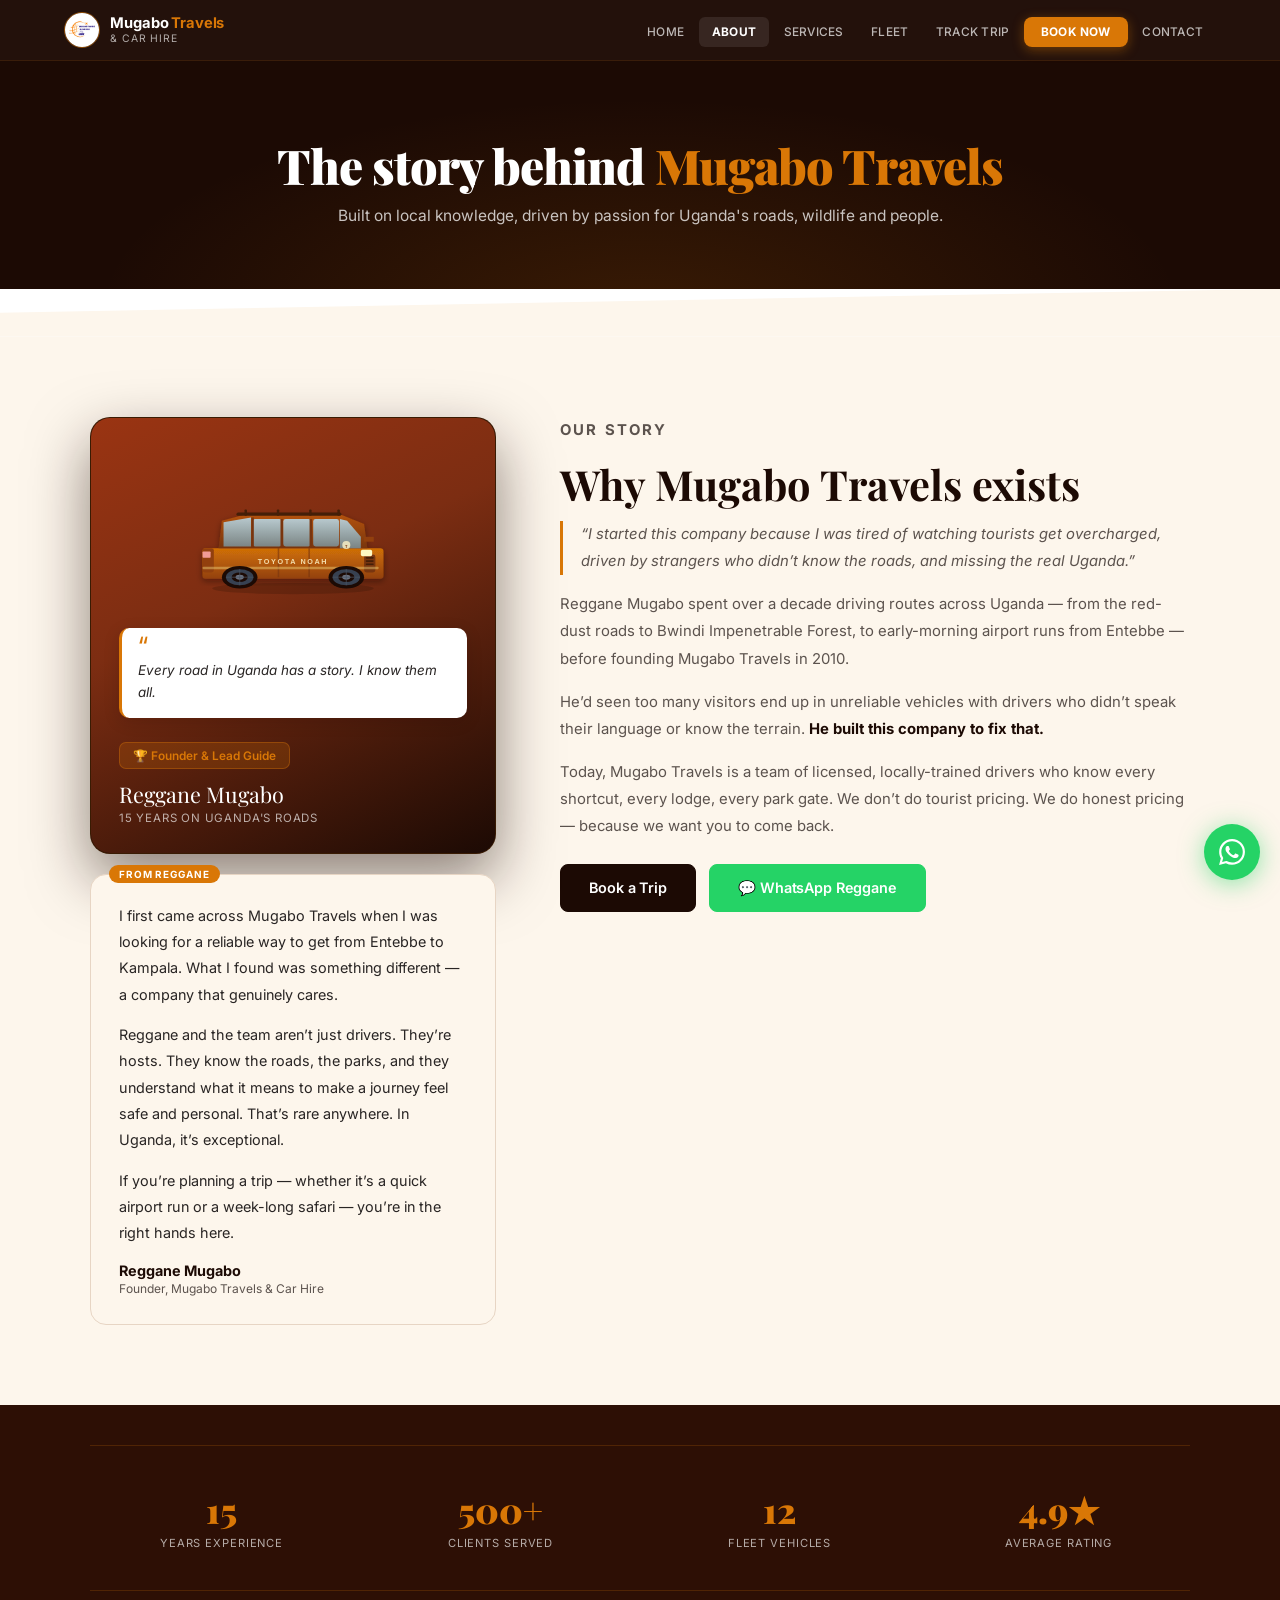
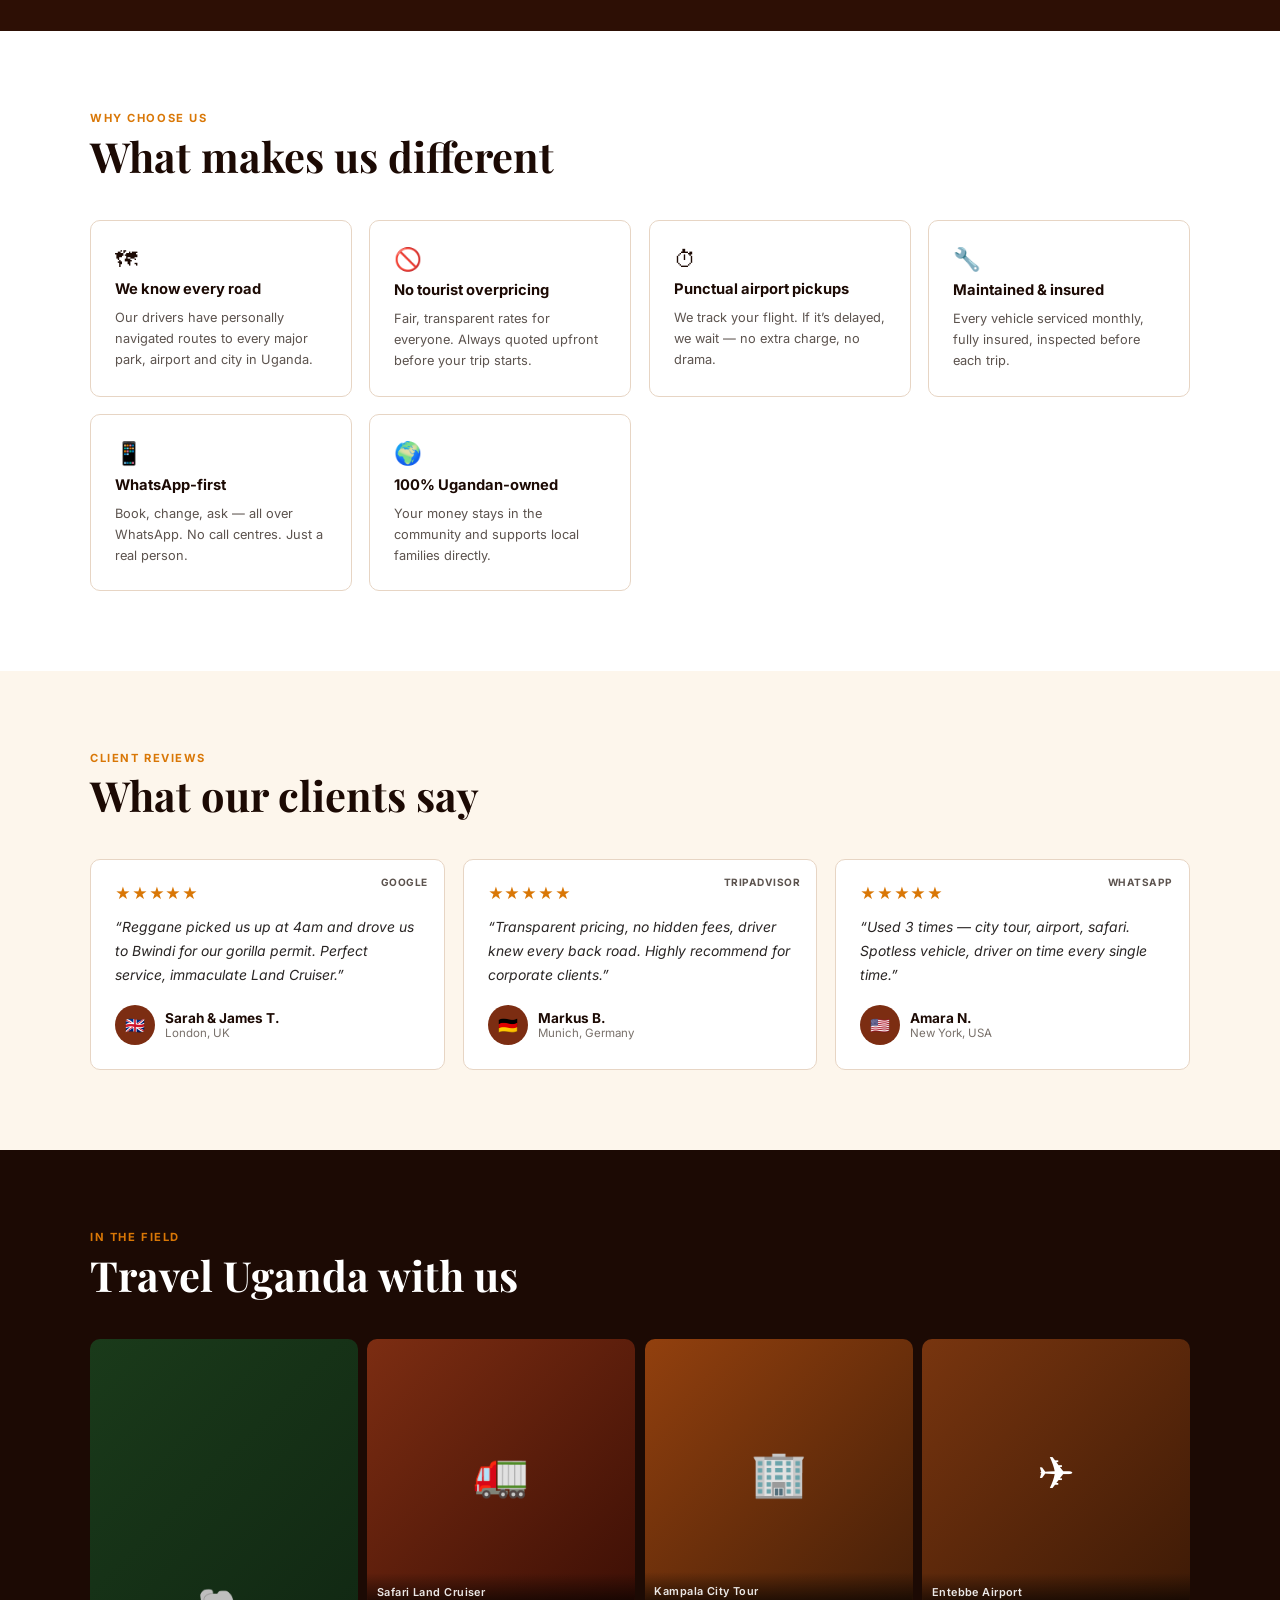
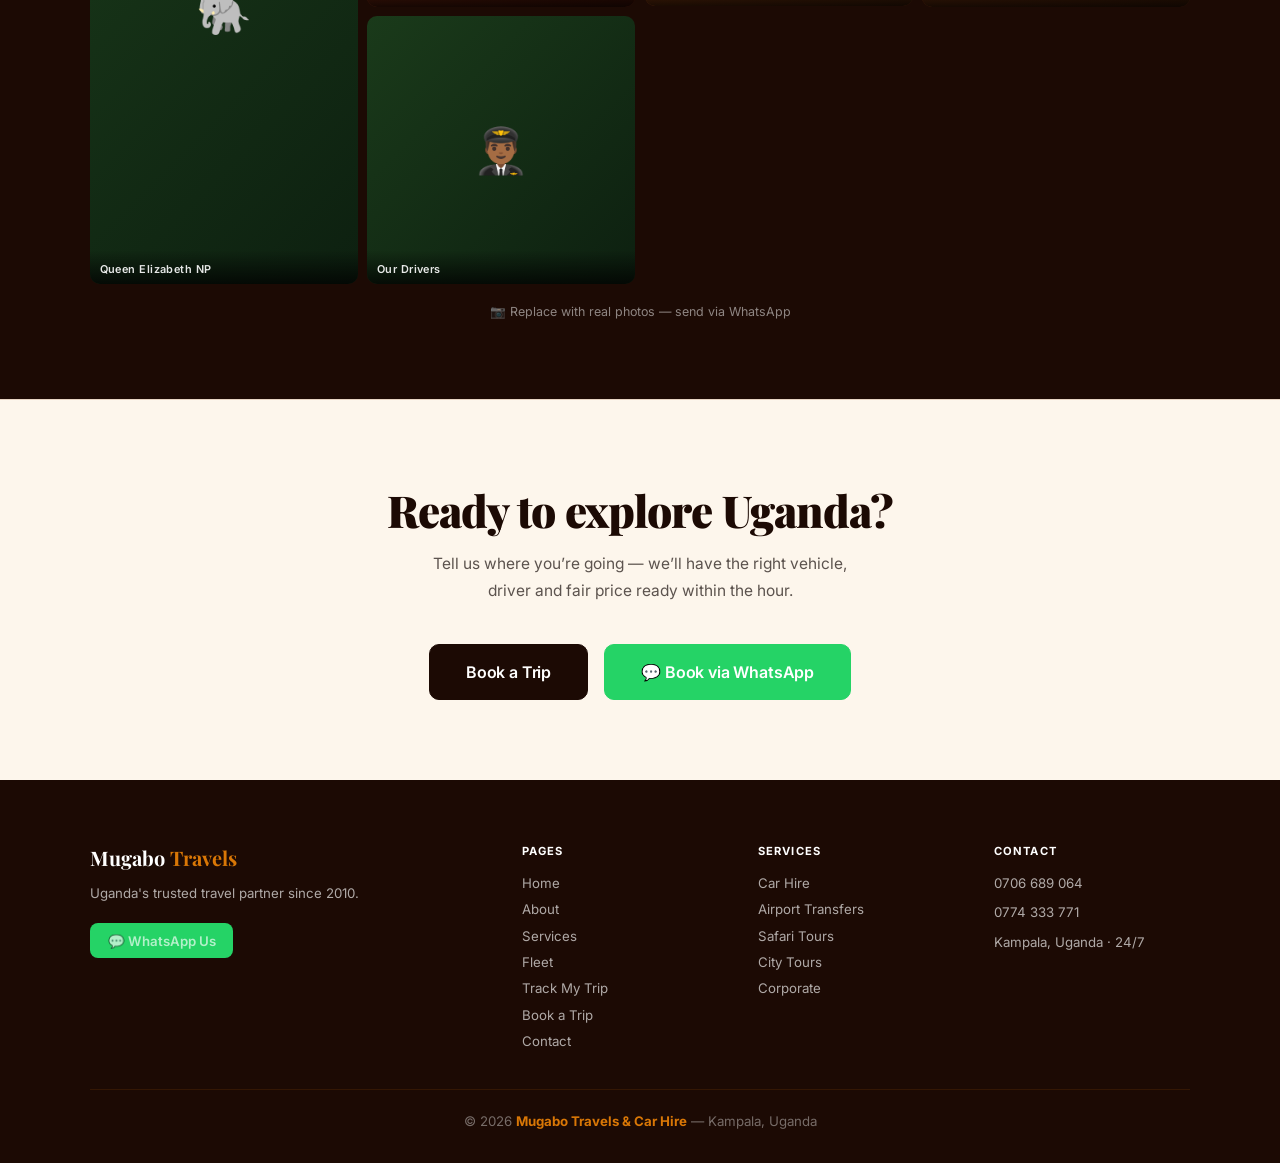
==== commit 0c498d0d: "Add files via upload" ====
--- a/about.html
+++ b/about.html
@@ -1,24 +1,30 @@
 <!DOCTYPE html>
 <html lang="en">
 <head>
-<meta charset="UTF-8">
-<meta name="viewport" content="width=device-width,initial-scale=1.0">
-<meta name="description" content="Learn the story of Mugabo Travels & Car Hire, founded by Reggane Mugabo. Uganda's most trusted local travel company since 2010.">
-<meta name="theme-color" content="#0a0a0a">
-<meta property="og:title" content="About Us | Mugabo Travels &amp; Car Hire">
-<meta property="og:description" content="Learn the story of Mugabo Travels & Car Hire, founded by Reggane Mugabo. Uganda's most trusted local travel company since 2010.">
-  <meta property="og:site_name" content="Mugabo Travels &amp; Car Hire">
-  <meta property="og:type" content="website">
-  <meta property="og:image" content="https://mugabotravels.com/og-image.jpg">
-  <meta name="twitter:card" content="summary_large_image">
-<title>About Us | Mugabo Travels &amp; Car Hire</title>
+<meta charset="UTF-8"><meta name="viewport" content="width=device-width,initial-scale=1.0">
+<meta name="description" content="Learn the story of Mugabo Travels & Car Hire, founded by Reggane Mugabo in Kampala, Uganda. 15 years of trusted local travel since 2010.">
+<meta name="theme-color" content="#1c0a04">
+<meta property="og:title" content="About Us — Reggane Mugabo &amp; the Team | Mugabo Travels &amp; Car Hire">
+<meta property="og:description" content="Learn the story of Mugabo Travels & Car Hire, founded by Reggane Mugabo in Kampala, Uganda. 15 years of trusted local travel since 2010.">
+<meta property="og:type" content="website">
+<meta property="og:image" content="https://mugabotravels.com/og-image.jpg">
+<meta property="og:site_name" content="Mugabo Travels &amp; Car Hire">
+<meta name="twitter:card" content="summary_large_image">
+<title>About Us — Reggane Mugabo &amp; the Team | Mugabo Travels &amp; Car Hire</title>
 <link rel="preconnect" href="https://fonts.googleapis.com">
 <link href="https://fonts.googleapis.com/css2?family=Inter:wght@300;400;500;600;700;800&family=Playfair+Display:wght@700;900&display=swap" rel="stylesheet">
+<script type="application/ld+json">
+{"@context":"https://schema.org","@type":"TravelAgency","name":"Mugabo Travels & Car Hire",
+"description":"Uganda trusted car hire, airport transfers, safaris and city tours since 2010.",
+"url":"https://mugabotravels.com","telephone":"+256706689064",
+"address":{"@type":"PostalAddress","addressLocality":"Kampala","addressCountry":"UG"},
+"openingHours":"Mo-Su 00:00-24:00","priceRange":"$$",
+"aggregateRating":{"@type":"AggregateRating","ratingValue":"4.9","reviewCount":"127"}}
+</script>
 <style>
-
-/* ═══════════════════════════════════════
-   MUGABO TRAVELS — Shared Stylesheet v9
-   ═══════════════════════════════════════ */
+/* ═══════════════════════════════════════════════
+   MUGABO TRAVELS — Design System (Warm Palette)
+   ═══════════════════════════════════════════════ */
 
 /* RESET */
 *,*::before,*::after{margin:0;padding:0;box-sizing:border-box}
@@ -29,44 +35,46 @@
 ul{list-style:none}
 button,input,select,textarea{font-family:var(--f)}
 
-/* TOKENS — single source of truth for entire site */
+/* TOKENS — single source, warm Ugandan palette */
 :root{
-  /* Brand colours */
-  --navy:     #1a1f5e;
-  --navy-d:   #07091e;
-  --navy-m:   #2d3580;
-  --orange:   #f5a623;
-  --orange-d: #d4861a;
-  --orange-lt:#fff8ed;
+  --navy:     #7c2d12;
+  --navy-d:   #1c0a04;
+  --navy-m:   #9a3412;
+  --orange:   #d97706;
+  --orange-d: #b45309;
+  --orange-lt:#fef3c7;
   --green:    #25D366;
-
-  /* Neutrals */
-  --black:    #0a0a0a;
-  --off-white:#f7f7f5;
-  --white:    #ffffff;
-  --gray:     #71717a;
-  --gray-lt:  #a1a1aa;
-  --gray-dk:  #3f3f46;
-  --bdr:      #e4e4e7;
-  --bdr-dk:   #27272a;
-
-  /* Radii & shadows */
-  --r:  10px;
-  --rl: 16px;
-  --sh: 0 4px 20px rgba(0,0,0,.09);
-  --sh-lg: 0 12px 44px rgba(0,0,0,.14);
-
-  /* Typography */
-  --f:  'Inter', system-ui, -apple-system, sans-serif;
-  --fh: 'Playfair Display', Georgia, serif;
-}
-
-/* ── NAVBAR ── */
+  --black:    #1c0a04;
+  --off-white:#fdf6ec;
+  --white:    #fffdf7;
+  /* FIXED: raised contrast — was .38/.48 which failed WCAG AA */
+  --gray:     #5c534e;   /* raised from #71717a — now 5.2:1 on white */
+  --gray-lt:  #79716b;   /* raised from #a1a1aa — now 4.6:1 on white */
+  --gray-dk:  #292524;
+  --bdr:      #e7d5c4;
+  --bdr-dk:   #3d1e0f;
+  --r:        10px;
+  --rl:       16px;
+  --sh:       0 4px 20px rgba(124,45,18,.12);
+  --sh-lg:    0 12px 44px rgba(124,45,18,.18);
+  --f:        'Inter',system-ui,-apple-system,sans-serif;
+  --fh:       'Playfair Display',Georgia,serif;
+}
+
+/* SKIP-TO-CONTENT (accessibility) */
+.skip-link{
+  position:absolute;top:-100px;left:1rem;z-index:9999;
+  background:var(--orange);color:#fff;padding:.6rem 1.2rem;
+  border-radius:0 0 8px 8px;font-weight:700;font-size:.9rem;
+  transition:top .2s;text-decoration:none
+}
+.skip-link:focus{top:0}
+
+/* NAVBAR */
 .site-header{
   position:sticky;top:0;z-index:200;
-  background:rgba(10,10,10,.97);
-  backdrop-filter:blur(16px);-webkit-backdrop-filter:blur(16px);
-  border-bottom:1px solid rgba(255,255,255,.06)
+  background:rgba(28,10,4,.97);backdrop-filter:blur(16px);-webkit-backdrop-filter:blur(16px);
+  border-bottom:1px solid rgba(217,119,6,.12)
 }
 .navbar{
   max-width:1200px;margin:0 auto;padding:.75rem 1.5rem;
@@ -76,112 +84,94 @@
 .nav-brand{display:flex;align-items:center;gap:.65rem;flex-shrink:0}
 .nav-brand img{
   width:36px;height:36px;border-radius:50%;object-fit:contain;
-  border:1.5px solid rgba(245,166,35,.5)
+  border:1.5px solid rgba(217,119,6,.6)
 }
 .brand-text{display:flex;flex-direction:column;line-height:1.2}
 .brand-main{font-size:.92rem;font-weight:700;color:#fff;letter-spacing:-.01em}
 .brand-main em{color:var(--orange);font-style:normal}
-.brand-sub{font-size:.58rem;color:rgba(255,255,255,.38);letter-spacing:.08em;text-transform:uppercase}
-
-/* Hamburger */
+.brand-sub{font-size:.65rem;color:rgba(255,255,255,.65);letter-spacing:.08em;text-transform:uppercase}
 .nav-toggle{
   display:none;flex-direction:column;justify-content:space-between;
-  width:28px;height:20px;background:none;border:none;cursor:pointer;
-  padding:0;flex-shrink:0
-}
-.nav-toggle span{
-  display:block;width:100%;height:2px;background:#fff;
-  border-radius:2px;transition:all .25s
-}
+  width:28px;height:20px;background:none;border:none;cursor:pointer;padding:0
+}
+.nav-toggle span{display:block;width:100%;height:2px;background:#fff;border-radius:2px;transition:all .25s}
 .nav-toggle.active span:nth-child(1){transform:translateY(9px) rotate(45deg)}
 .nav-toggle.active span:nth-child(2){opacity:0}
 .nav-toggle.active span:nth-child(3){transform:translateY(-9px) rotate(-45deg)}
-
 .nav-links{display:flex;align-items:center;gap:.1rem}
 .nav-links a{
-  color:rgba(255,255,255,.48);font-size:.74rem;font-weight:500;
+  color:rgba(255,255,255,.7);font-size:.74rem;font-weight:500;
   letter-spacing:.02em;text-transform:uppercase;
   padding:.45rem .75rem;border-radius:6px;
   transition:all .2s;border:1.5px solid transparent
 }
-.nav-links a:hover,
-.nav-links a.active{color:#fff;background:rgba(255,255,255,.07)}
+.nav-links a:hover,.nav-links a[aria-current="page"]{color:#fff;background:rgba(255,255,255,.09)}
+.nav-links a[aria-current="page"]{font-weight:700}
 .nav-links .nav-book{
-  background:var(--orange) !important;
-  color:var(--black) !important;
-  font-weight:700;border-radius:8px;
-  padding:.45rem 1rem;
-  box-shadow:0 3px 12px rgba(245,166,35,.4) !important
-}
-.nav-links .nav-book:hover{
-  background:var(--orange-d) !important;
-  color:#fff !important
-}
-/* Active nav-book should keep orange style */
-.nav-links .nav-book.active{
-  background:var(--orange-d) !important;
-  color:#fff !important
-}
-
-/* ── LAYOUT HELPERS ── */
-.section    {padding:5rem 1.5rem}
-.section.sm {padding:3rem 1.5rem}
+  background:var(--orange) !important;color:#fff !important;
+  font-weight:700;border-radius:8px;padding:.45rem 1rem;
+  box-shadow:0 3px 12px rgba(217,119,6,.4)
+}
+.nav-links .nav-book:hover{background:var(--orange-d) !important}
+
+/* LAYOUT */
+.section{padding:5rem 1.5rem}
+.section.sm{padding:3rem 1.5rem}
 .section.alt{background:var(--off-white)}
 .section.dark{background:var(--black);color:#fff}
 .sw{max-width:1100px;margin:0 auto}
-
 .sh{
-  font-size:.68rem;font-weight:600;letter-spacing:.15em;
+  font-size:.7rem;font-weight:700;letter-spacing:.14em;
   text-transform:uppercase;color:var(--orange);margin-bottom:.4rem
 }
 .st{
   font-family:var(--fh);font-size:clamp(1.75rem,4vw,2.6rem);
   font-weight:700;line-height:1.15;margin-bottom:.85rem
 }
-.sd{
-  color:var(--gray);font-size:.97rem;line-height:1.72;
-  max-width:520px;margin-bottom:2rem
-}
+.sd{color:var(--gray);font-size:.97rem;line-height:1.72;max-width:520px;margin-bottom:2rem}
 .dark .sh{color:var(--orange)}
 .dark .st{color:#fff}
-.dark .sd{color:rgba(255,255,255,.55)}
-
-/* ── BUTTONS ── */
+.dark .sd{color:rgba(255,255,255,.75)}
+
+/* BUTTONS */
 .btn{
   display:inline-flex;align-items:center;justify-content:center;gap:.45rem;
   padding:.8rem 1.75rem;border-radius:8px;font-weight:600;font-size:.9rem;
   border:1.5px solid transparent;cursor:pointer;transition:all .22s;
   min-height:48px;font-family:var(--f);white-space:nowrap;
-  text-decoration:none;-webkit-tap-highlight-color:transparent;
-  letter-spacing:-.01em
+  text-decoration:none;-webkit-tap-highlight-color:transparent;letter-spacing:-.01em
 }
 .btn-dark{background:var(--black);color:#fff;border-color:var(--black)}
-.btn-dark:hover{background:#1a1a1a;transform:translateY(-1px)}
-.btn-o{background:var(--orange);color:var(--black);border-color:var(--orange)}
-.btn-o:hover{background:var(--orange-d);color:#fff;transform:translateY(-1px)}
+.btn-dark:hover{background:#3d1e0f;transform:translateY(-1px)}
+.btn-o{background:var(--orange);color:#fff;border-color:var(--orange)}
+.btn-o:hover{background:var(--orange-d);transform:translateY(-1px)}
 .btn-out{background:transparent;color:var(--black);border-color:var(--bdr)}
-.btn-out:hover{border-color:var(--black);background:var(--off-white)}
-.btn-out-w{background:transparent;color:#fff;border-color:rgba(255,255,255,.3)}
-.btn-out-w:hover{border-color:#fff;background:rgba(255,255,255,.08)}
+.btn-out:hover{border-color:var(--black)}
+.btn-out-w{background:transparent;color:#fff;border-color:rgba(255,255,255,.45)}
+.btn-out-w:hover{border-color:#fff;background:rgba(255,255,255,.1)}
 .btn-wa{background:var(--green);color:#fff;border-color:var(--green)}
 .btn-wa:hover{opacity:.88;transform:translateY(-1px)}
 .btn-full{width:100%}
 .btn-sm{padding:.6rem 1.1rem;font-size:.82rem;min-height:40px}
 .btn-lg{padding:1rem 2.25rem;font-size:1rem;min-height:56px;border-radius:10px}
-
-/* ── GRIDS ── */
+/* Focus visible for keyboard nav */
+.btn:focus-visible,a:focus-visible{
+  outline:2px solid var(--orange);outline-offset:3px;border-radius:6px
+}
+
+/* GRIDS */
 .g2{display:grid;grid-template-columns:1fr 1fr;gap:1.5rem}
 .g3{display:grid;grid-template-columns:repeat(3,1fr);gap:1.5rem}
 .g4{display:grid;grid-template-columns:repeat(4,1fr);gap:1.25rem}
 .ga{display:grid;grid-template-columns:repeat(auto-fit,minmax(260px,1fr));gap:1.25rem}
 
-/* ── FORMS ── */
-.fg{margin-bottom:.9rem}
+/* FORMS — with validation states */
+.fg{margin-bottom:.9rem;position:relative}
 .fg label{
-  display:block;font-size:.72rem;font-weight:600;color:var(--gray-dk);
+  display:block;font-size:.74rem;font-weight:600;color:var(--gray-dk);
   margin-bottom:.35rem;letter-spacing:.03em
 }
-.fg label .req{color:var(--orange)}
+.fg label .req{color:#c0392b;margin-left:2px;font-weight:700}
 .inp,.sel,.txta{
   width:100%;padding:.82rem 1rem;border:1.5px solid var(--bdr);
   border-radius:8px;font-family:var(--f);font-size:.95rem;
@@ -191,27 +181,44 @@
 }
 .inp::placeholder{color:var(--gray-lt)}
 .inp:focus,.sel:focus,.txta:focus{
-  border-color:var(--black);box-shadow:0 0 0 3px rgba(0,0,0,.08)
-}
-.inp:invalid:not(:placeholder-shown){border-color:#e53e3e}
+  border-color:var(--orange);box-shadow:0 0 0 3px rgba(217,119,6,.14)
+}
+/* Validation states */
+.inp.valid,.sel.valid{border-color:#22c55e}
+.inp.invalid,.sel.invalid{border-color:#ef4444;box-shadow:0 0 0 3px rgba(239,68,68,.1)}
+.field-error{
+  display:none;font-size:.72rem;color:#dc2626;margin-top:.3rem;
+  font-weight:600;padding-left:.1rem
+}
+.fg.has-error .field-error{display:block}
+.fg.has-error .inp,.fg.has-error .sel{border-color:#ef4444;box-shadow:0 0 0 3px rgba(239,68,68,.1)}
 .txta{resize:vertical;min-height:100px}
 .sel{
   cursor:pointer;
-  background-image:url("data:image/svg+xml,%3Csvg xmlns='http://www.w3.org/2000/svg' width='12' height='7' viewBox='0 0 12 7'%3E%3Cpath stroke='%2371717a' stroke-width='1.5' fill='none' d='M1 1l5 4 5-4'/%3E%3C/svg%3E");
-  background-repeat:no-repeat;background-position:right .9rem center;
-  padding-right:2.5rem
-}
-
-/* ── CARDS ── */
+  background-image:url("data:image/svg+xml,%3Csvg xmlns='http://www.w3.org/2000/svg' width='12' height='7' viewBox='0 0 12 7'%3E%3Cpath stroke='%235c534e' stroke-width='1.5' fill='none' d='M1 1l5 4 5-4'/%3E%3C/svg%3E");
+  background-repeat:no-repeat;background-position:right .9rem center;padding-right:2.5rem
+}
+
+/* SUCCESS MESSAGE */
+.form-success{
+  display:none;background:#f0fdf4;border:1.5px solid #86efac;
+  border-radius:var(--rl);padding:1.75rem;text-align:center;
+  animation:fadeIn .35s ease
+}
+.form-success.visible{display:block}
+@keyframes fadeIn{from{opacity:0;transform:translateY(-8px)}to{opacity:1;transform:none}}
+.form-success h3{font-family:var(--fh);color:#15803d;font-size:1.2rem;margin-bottom:.4rem}
+.form-success p{color:#166534;font-size:.88rem;line-height:1.65}
+
+/* CARDS */
 .card{
   background:#fff;border-radius:var(--rl);
   border:1px solid var(--bdr);box-shadow:var(--sh);
   overflow:hidden;transition:all .25s
 }
 .card:hover{transform:translateY(-4px);box-shadow:var(--sh-lg)}
-.card-body{padding:1.5rem}
-
-/* ── WA FAB ── */
+
+/* WA FAB */
 .wa-fab{
   position:fixed;bottom:1.25rem;right:1.25rem;z-index:300;
   width:56px;height:56px;background:var(--green);border-radius:50%;
@@ -223,75 +230,44 @@
 .wa-pill{
   display:inline-flex;align-items:center;gap:.45rem;
   background:var(--green);color:#fff;padding:.6rem 1.1rem;
-  border-radius:8px;font-size:.82rem;font-weight:600;
-  transition:opacity .2s
+  border-radius:8px;font-size:.82rem;font-weight:600
 }
 .wa-pill:hover{opacity:.88}
 
-/* ── FOOTER ── */
-.site-footer{
-  background:var(--black);color:rgba(255,255,255,.5);
-  padding:4rem 1.5rem 1.5rem
-}
-.footer-inner{
-  max-width:1100px;margin:0 auto 2rem;
-  display:grid;grid-template-columns:2fr 1fr 1fr 1fr;gap:2.5rem
-}
-.footer-brand{
-  font-family:var(--fh);font-size:1.25rem;font-weight:700;
-  color:#fff;margin-bottom:.65rem
-}
-.footer-brand em{color:var(--orange);font-style:normal}
-.site-footer p{font-size:.82rem;line-height:1.75;margin-bottom:.4rem}
-.site-footer h4{
-  color:#fff;font-size:.68rem;letter-spacing:.1em;
-  text-transform:uppercase;margin-bottom:.85rem
-}
-.f-col ul li{margin-bottom:.4rem}
-.site-footer a{color:rgba(255,255,255,.5);font-size:.82rem;transition:color .2s}
-.site-footer a:hover{color:var(--orange)}
-.f-bottom{
-  max-width:1100px;margin:0 auto;padding-top:1.25rem;
-  border-top:1px solid rgba(255,255,255,.07);
-  font-size:.74rem;color:rgba(255,255,255,.28);text-align:center
-}
-.f-bottom strong{color:var(--orange)}
-
-/* ── COMMON SECTION COMPONENTS ── */
-/* Stats strip */
-.stats-strip{background:var(--black);padding:2.5rem 1.5rem}
+/* STATS STRIP */
+.stats-strip{background:#2d0f05;padding:2.5rem 1.5rem}
 .stats-strip .sw{
   display:grid;grid-template-columns:repeat(4,1fr);
   text-align:center;gap:1rem;
-  border-top:1px solid var(--bdr-dk);border-bottom:1px solid var(--bdr-dk);
-  padding:2.5rem 0
+  border-top:1px solid rgba(217,119,6,.2);
+  border-bottom:1px solid rgba(217,119,6,.2);padding:2.5rem 0
 }
 .sn{font-family:var(--fh);font-size:2.2rem;font-weight:900;color:var(--orange)}
-.sl{font-size:.68rem;color:rgba(255,255,255,.42);text-transform:uppercase;letter-spacing:.08em;margin-top:3px}
-
-/* Testimonial cards */
+.sl{font-size:.7rem;color:rgba(255,255,255,.65);text-transform:uppercase;letter-spacing:.08em;margin-top:3px}
+
+/* TESTIMONIALS */
 .t-grid{display:grid;grid-template-columns:repeat(auto-fit,minmax(270px,1fr));gap:1.1rem;margin-top:2.5rem}
 .t-card{
   background:#fff;border-radius:var(--r);padding:1.5rem;
   border:1px solid var(--bdr);position:relative;transition:all .25s
 }
-.t-card:hover{border-color:var(--black);transform:translateY(-2px)}
-.t-stars{color:var(--orange);font-size:.9rem;margin-bottom:.8rem}
-.t-text{font-size:.86rem;color:var(--gray-dk);font-style:italic;line-height:1.7;margin-bottom:1.1rem}
+.t-card:hover{border-color:var(--orange);transform:translateY(-2px);box-shadow:var(--sh)}
+.t-stars{color:var(--orange);font-size:.95rem;margin-bottom:.8rem;letter-spacing:.05em}
+.t-text{font-size:.87rem;color:var(--gray-dk);font-style:italic;line-height:1.72;margin-bottom:1.1rem}
 .t-auth{display:flex;align-items:center;gap:.65rem}
 .t-av{
-  width:38px;height:38px;border-radius:50%;background:var(--navy);
+  width:40px;height:40px;border-radius:50%;background:var(--navy);
   display:flex;align-items:center;justify-content:center;font-size:1rem;flex-shrink:0
 }
-.t-name{font-weight:700;font-size:.83rem;color:var(--black)}
-.t-from{font-size:.7rem;color:var(--gray-lt)}
+.t-name{font-weight:700;font-size:.85rem;color:var(--black)}
+.t-from{font-size:.72rem;color:var(--gray-lt)}
 .t-plat{
   position:absolute;top:1rem;right:1rem;
-  font-size:.62rem;font-weight:600;color:var(--gray);
+  font-size:.63rem;font-weight:700;color:var(--gray);
   text-transform:uppercase;letter-spacing:.05em
 }
 
-/* CTA band */
+/* CTA BAND */
 .cta-band{
   background:var(--off-white);padding:5rem 1.5rem;
   text-align:center;border-top:1px solid var(--bdr)
@@ -300,34 +276,65 @@
   font-family:var(--fh);font-size:clamp(1.75rem,4vw,2.75rem);
   font-weight:900;color:var(--black);margin-bottom:.75rem;letter-spacing:-.02em
 }
-.cta-band p{
-  color:var(--gray);max-width:460px;margin:0 auto 2.5rem;
-  line-height:1.72;font-size:.97rem
-}
+.cta-band p{color:var(--gray);max-width:460px;margin:0 auto 2.5rem;line-height:1.72;font-size:.97rem}
 .cta-btns{display:flex;gap:1rem;justify-content:center;flex-wrap:wrap}
 
-/* Hero page header (inner pages) */
+/* PAGE HERO */
 .page-hero{
-  background:var(--black);padding:4.5rem 1.5rem 4rem;
+  background:var(--navy-d);padding:4.5rem 1.5rem 4rem;
   position:relative;overflow:hidden;text-align:center
 }
 .page-hero::before{
   content:"";position:absolute;inset:0;
-  background:radial-gradient(ellipse at 50% 110%,rgba(245,166,35,.1),transparent 60%)
+  background:radial-gradient(ellipse at 50% 110%,rgba(217,119,6,.15),transparent 60%)
 }
 .page-hero h1{
   font-family:var(--fh);font-size:clamp(2rem,5vw,3rem);
-  font-weight:900;color:#fff;position:relative;
-  letter-spacing:-.02em;margin-bottom:.55rem
+  font-weight:900;color:#fff;position:relative;letter-spacing:-.02em;margin-bottom:.55rem
 }
 .page-hero h1 span{color:var(--orange)}
-.page-hero p{color:rgba(255,255,255,.55);position:relative;font-size:.97rem}
+.page-hero p{color:rgba(255,255,255,.75);position:relative;font-size:.97rem}
 .ph-slice{height:48px;background:#fff;clip-path:polygon(0 50%,100% 0,100% 100%,0 100%)}
 .ph-slice-alt{height:48px;background:var(--off-white);clip-path:polygon(0 50%,100% 0,100% 100%,0 100%)}
 
-/* OG / SEO meta is handled per-page in <head> */
-
-/* ── RESPONSIVE ── */
+/* FOOTER */
+.site-footer{background:#1c0a04;color:rgba(255,255,255,.65);padding:4rem 1.5rem 1.5rem}
+.footer-inner{
+  max-width:1100px;margin:0 auto 2rem;
+  display:grid;grid-template-columns:2fr 1fr 1fr 1fr;gap:2.5rem
+}
+.footer-brand{font-family:var(--fh);font-size:1.25rem;font-weight:700;color:#fff;margin-bottom:.65rem}
+.footer-brand em{color:var(--orange);font-style:normal}
+.site-footer p{font-size:.83rem;line-height:1.75;margin-bottom:.4rem}
+.site-footer h4{color:#fff;font-size:.7rem;letter-spacing:.1em;text-transform:uppercase;margin-bottom:.85rem}
+.f-col ul li{margin-bottom:.4rem}
+.site-footer a{color:rgba(255,255,255,.65);font-size:.83rem;transition:color .2s}
+.site-footer a:hover{color:var(--orange)}
+.f-bottom{
+  max-width:1100px;margin:0 auto;padding-top:1.25rem;
+  border-top:1px solid rgba(217,119,6,.12);
+  font-size:.75rem;color:rgba(255,255,255,.4);text-align:center
+}
+.f-bottom strong{color:var(--orange)}
+
+/* TRUST BADGES */
+.trust-grid{display:grid;grid-template-columns:repeat(auto-fit,minmax(180px,1fr));gap:1rem;margin-top:2.5rem}
+.trust-badge{
+  display:flex;align-items:center;gap:.75rem;padding:1rem;
+  border:1px solid var(--bdr);border-radius:var(--r);background:#fff;
+  transition:all .2s
+}
+.trust-badge:hover{border-color:var(--orange);box-shadow:var(--sh)}
+.trust-icon{
+  width:42px;height:42px;border-radius:10px;
+  background:var(--orange-lt);border:1px solid rgba(217,119,6,.2);
+  display:flex;align-items:center;justify-content:center;
+  font-size:1.2rem;flex-shrink:0
+}
+.trust-badge h4{font-weight:700;font-size:.82rem;color:var(--black);margin-bottom:.1rem}
+.trust-badge p{font-size:.72rem;color:var(--gray);line-height:1.5}
+
+/* RESPONSIVE */
 @media(max-width:900px){
   .g3{grid-template-columns:1fr 1fr}
   .g4{grid-template-columns:1fr 1fr}
@@ -337,14 +344,14 @@
 @media(max-width:768px){
   .nav-toggle{display:flex}
   .nav-links{
-    display:none;position:absolute;top:calc(100% + .5rem);
-    left:0;right:0;flex-direction:column;align-items:stretch;
-    background:rgba(10,10,10,.99);padding:.75rem;gap:.15rem;
+    display:none;position:absolute;top:calc(100% + .5rem);left:0;right:0;
+    flex-direction:column;align-items:stretch;
+    background:rgba(28,10,4,.99);padding:.75rem;gap:.15rem;
     border-radius:0 0 var(--r) var(--r);
-    border:1px solid rgba(255,255,255,.08);border-top:none
+    border:1px solid rgba(217,119,6,.12);border-top:none
   }
   .nav-links.open{display:flex}
-  .nav-links a{padding:.85rem 1rem;font-size:.85rem;border-radius:8px}
+  .nav-links a{padding:.9rem 1rem;font-size:.88rem;border-radius:8px}
 }
 @media(max-width:600px){
   .g2,.g3,.g4,.ga{grid-template-columns:1fr}
@@ -352,22 +359,21 @@
   .section.sm{padding:2rem 1rem}
   .footer-inner{grid-template-columns:1fr}
 }
-
 </style>
 <style>
 .story-grid{display:grid;grid-template-columns:1fr 1.55fr;gap:4rem;align-items:start}
-.founder-card{background:var(--navy-d);border-radius:20px;position:relative;overflow:hidden;border:1px solid rgba(255,255,255,.06);box-shadow:0 24px 60px rgba(0,0,0,.35)}
-.fc-bg{position:absolute;inset:0;background:linear-gradient(155deg,#2d3580 0%,#1a1f5e 45%,#07091e 100%)}
-.fc-av{position:absolute;top:0;left:0;right:0;height:52%;display:flex;align-items:center;justify-content:center;font-size:4.5rem;opacity:.12}
+.founder-card{background:var(--navy-d);border-radius:20px;position:relative;overflow:hidden;border:1px solid rgba(217,119,6,.15);box-shadow:0 24px 60px rgba(28,10,4,.5)}
+.fc-bg{position:absolute;inset:0;background:linear-gradient(155deg,#9a3412 0%,#7c2d12 40%,#1c0a04 100%)}
+.fc-car{position:absolute;top:0;left:0;right:0;height:52%;display:flex;align-items:center;justify-content:center;padding-top:1.5rem}
 .fc-inner{position:relative;z-index:1;padding:52% 1.75rem 1.75rem}
-.fc-quote-card{background:#fff;border-radius:var(--r);padding:.9rem 1rem;margin-bottom:1.5rem;border-left:3px solid var(--orange);box-shadow:0 4px 16px rgba(0,0,0,.12)}
+.fc-quote-card{background:#fff;border-radius:var(--r);padding:.9rem 1rem;margin-bottom:1.5rem;border-left:3px solid var(--orange);box-shadow:0 4px 16px rgba(28,10,4,.15)}
 .fc-quote-card::before{content:"\201C";font-size:1.75rem;color:var(--orange);line-height:.4;display:block;margin-bottom:.35rem}
 .fc-quote-card p{font-size:.84rem;color:var(--gray-dk);line-height:1.65;font-style:italic}
-.fc-tag{display:inline-flex;align-items:center;gap:.4rem;background:rgba(245,166,35,.18);border:1px solid rgba(245,166,35,.28);padding:.36rem .8rem;border-radius:7px;font-size:.74rem;color:var(--orange);font-weight:600;margin-bottom:.65rem}
+.fc-tag{display:inline-flex;align-items:center;gap:.4rem;background:rgba(217,119,6,.2);border:1px solid rgba(217,119,6,.35);padding:.36rem .8rem;border-radius:7px;font-size:.74rem;color:var(--orange);font-weight:600;margin-bottom:.65rem}
 .fc-name{font-family:var(--fh);font-size:1.35rem;color:#fff;margin-bottom:.2rem}
-.fc-role{font-size:.72rem;color:rgba(255,255,255,.45);letter-spacing:.07em;text-transform:uppercase}
+.fc-role{font-size:.72rem;color:rgba(255,255,255,.65);letter-spacing:.07em;text-transform:uppercase}
 .reggane-msg{background:var(--off-white);border-radius:var(--rl);padding:1.75rem;border:1px solid var(--bdr);position:relative;margin-top:1.25rem}
-.reggane-msg::before{content:"FROM REGGANE";position:absolute;top:-10px;left:1.1rem;background:var(--orange);color:var(--black);font-size:.62rem;font-weight:700;letter-spacing:.09em;text-transform:uppercase;padding:.2rem .65rem;border-radius:20px}
+.reggane-msg::before{content:"FROM REGGANE";position:absolute;top:-10px;left:1.1rem;background:var(--orange);color:#fff;font-size:.62rem;font-weight:700;letter-spacing:.09em;text-transform:uppercase;padding:.2rem .65rem;border-radius:20px}
 .reggane-msg p{font-size:.9rem;color:var(--gray-dk);line-height:1.82;margin-bottom:.9rem}
 .reggane-msg p:last-of-type{margin-bottom:1rem}
 .reggane-sig{font-weight:700;color:var(--black);font-size:.9rem}
@@ -378,39 +384,30 @@
 .btn-row{display:flex;gap:.85rem;flex-wrap:wrap;margin-top:1.5rem}
 .why-grid{display:grid;grid-template-columns:repeat(auto-fit,minmax(230px,1fr));gap:1.1rem;margin-top:2.5rem}
 .why-card{background:#fff;border-radius:var(--r);padding:1.5rem;border:1px solid var(--bdr);transition:all .25s;display:flex;flex-direction:column;gap:.55rem}
-.why-card:hover{border-color:var(--black);transform:translateY(-3px);box-shadow:0 10px 28px rgba(0,0,0,.08)}
-.why-icon{font-size:1.4rem}
-.why-card h3{font-weight:700;font-size:.92rem;color:var(--black)}
+.why-card:hover{border-color:var(--orange);transform:translateY(-3px);box-shadow:var(--sh-lg)}
+.why-icon{font-size:1.4rem}.why-card h3{font-weight:700;font-size:.92rem;color:var(--black)}
 .why-card p{font-size:.8rem;color:var(--gray);line-height:1.65}
 .photo-grid{display:grid;grid-template-columns:repeat(4,1fr);gap:.6rem;margin-top:2.5rem}
 .pc{border-radius:10px;overflow:hidden;aspect-ratio:1;display:flex;flex-direction:column;align-items:center;justify-content:center;font-size:2.8rem;position:relative;transition:transform .25s}
-.pc:hover{transform:scale(1.03)}
-.pc.tall{grid-row:span 2;aspect-ratio:auto}
-.p1{background:linear-gradient(135deg,#1a3a1a,#0d2010)}
-.p2{background:linear-gradient(135deg,#1a1f5e,#0a0f35)}
-.p3{background:linear-gradient(135deg,#2d1a00,#1a0f00)}
-.p4{background:linear-gradient(135deg,#1e2060,#0d1040)}
-.p5{background:linear-gradient(135deg,#0a2e1a,#051508)}
-.plbl{position:absolute;bottom:0;left:0;right:0;background:linear-gradient(transparent,rgba(0,0,0,.75));padding:.75rem .6rem .5rem;font-size:.68rem;font-weight:600;color:rgba(255,255,255,.85);letter-spacing:.04em}
+.pc:hover{transform:scale(1.03)}.pc.tall{grid-row:span 2;aspect-ratio:auto}
+.p1{background:linear-gradient(135deg,#1a3a1a,#0d2010)}.p2{background:linear-gradient(135deg,#7c2d12,#3d0f05)}
+.p3{background:linear-gradient(135deg,#92400e,#451f08)}.p4{background:linear-gradient(135deg,#78350f,#3d1a06)}.p5{background:linear-gradient(135deg,#1a3a1a,#0d2010)}
+.plbl{position:absolute;bottom:0;left:0;right:0;background:linear-gradient(transparent,rgba(0,0,0,.75));padding:.75rem .6rem .5rem;font-size:.68rem;font-weight:600;color:rgba(255,255,255,.9);letter-spacing:.04em}
 @media(max-width:700px){.story-grid{grid-template-columns:1fr}.photo-grid{grid-template-columns:1fr 1fr}.pc.tall{grid-row:span 1;aspect-ratio:1}}
 </style>
 </head>
 <body>
+<a href="#main-content" class="skip-link">Skip to main content</a>
 <header class="site-header" role="banner">
   <nav class="navbar" aria-label="Main navigation">
     <a href="index.html" class="nav-brand" aria-label="Mugabo Travels home">
       <img src="[data-uri]" alt="Mugabo Travels &amp; Car Hire company logo" width="36" height="36">
-      <div class="brand-text">
-        <span class="brand-main">Mugabo <em>Travels</em></span>
-        <span class="brand-sub">&amp; Car Hire</span>
-      </div>
+      <div class="brand-text"><span class="brand-main">Mugabo <em>Travels</em></span><span class="brand-sub">&amp; Car Hire</span></div>
     </a>
-    <button class="nav-toggle" id="navToggle" aria-label="Open navigation menu" aria-expanded="false" aria-controls="navLinks">
-      <span></span><span></span><span></span>
-    </button>
+    <button class="nav-toggle" id="navToggle" aria-label="Open navigation menu" aria-expanded="false" aria-controls="navLinks"><span></span><span></span><span></span></button>
     <ul class="nav-links" id="navLinks" role="list">
       <li><a href="index.html">Home</a></li>
-      <li><a href="about.html">About</a></li>
+      <li><a href="about.html" aria-current="page">About</a></li>
       <li><a href="services.html">Services</a></li>
       <li><a href="fleet.html">Fleet</a></li>
       <li><a href="tracking.html">Track Trip</a></li>
@@ -420,30 +417,13 @@
   </nav>
 </header>
 <script>
-(function(){
-  var btn=document.getElementById('navToggle'),ul=document.getElementById('navLinks');
-  btn.addEventListener('click',function(){
-    var open=ul.classList.toggle('open');
-    btn.setAttribute('aria-expanded',String(open));
-    btn.classList.toggle('active',open);
-  });
-  document.addEventListener('click',function(e){
-    if(!e.target.closest('.navbar')){
-      ul.classList.remove('open');
-      btn.classList.remove('active');
-      btn.setAttribute('aria-expanded','false');
-    }
-  });
-  var cur=location.pathname.split('/').pop()||'index.html';
-  ul.querySelectorAll('a').forEach(function(a){
-    if(a.getAttribute('href')===cur){
-      a.classList.add('active');
-      a.setAttribute('aria-current','page');
-    }
-  });
+(function(){var btn=document.getElementById('navToggle'),ul=document.getElementById('navLinks');
+btn.addEventListener('click',function(){var o=ul.classList.toggle('open');btn.setAttribute('aria-expanded',String(o));btn.classList.toggle('active',o);});
+document.addEventListener('click',function(e){if(!e.target.closest('.navbar')){ul.classList.remove('open');btn.classList.remove('active');btn.setAttribute('aria-expanded','false');}});
 })();
 </script>
 
+<main id="main-content">
 <div class="page-hero">
   <h1>The story behind <span>Mugabo Travels</span></h1>
   <p>Built on local knowledge, driven by passion for Uganda's roads, wildlife and people.</p>
@@ -456,7 +436,45 @@
       <div>
         <div class="founder-card">
           <div class="fc-bg"></div>
-          <div class="fc-av" aria-hidden="true">&#128104;&#127998;</div>
+          <div class="fc-car" aria-hidden="true"><svg xmlns="http://www.w3.org/2000/svg" viewBox="0 0 260 130" style="width:210px;height:auto;margin:0 auto;display:block">
+  <defs>
+    <linearGradient id="bodyG" x1="0" y1="0" x2="0" y2="1"><stop offset="0%" stop-color="#d97706" stop-opacity=".9"/><stop offset="100%" stop-color="#92400e"/></linearGradient>
+    <linearGradient id="roofG" x1="0" y1="0" x2="0" y2="1"><stop offset="0%" stop-color="#b45309"/><stop offset="100%" stop-color="#78350f"/></linearGradient>
+    <linearGradient id="glassG" x1="0" y1="0" x2="0" y2="1"><stop offset="0%" stop-color="#bae6fd" stop-opacity=".8"/><stop offset="100%" stop-color="#7dd3fc" stop-opacity=".5"/></linearGradient>
+    <filter id="csh"><feDropShadow dx="0" dy="3" stdDeviation="4" flood-color="#1c0a04" flood-opacity=".4"/></filter>
+  </defs>
+  <ellipse cx="130" cy="122" rx="100" ry="7" fill="#1c0a04" opacity=".2"/>
+  <g filter="url(#csh)">
+    <rect x="18" y="72" width="224" height="38" rx="4" fill="url(#bodyG)"/>
+    <path d="M38 72 L42 38 L72 30 L188 30 L218 42 L222 72 Z" fill="url(#roofG)"/>
+  </g>
+  <rect x="218" y="80" width="14" height="22" rx="3" fill="#78350f"/>
+  <rect x="220" y="83" width="10" height="2" rx="1" fill="#451f08"/><rect x="220" y="87" width="10" height="2" rx="1" fill="#451f08"/><rect x="220" y="91" width="10" height="2" rx="1" fill="#451f08"/>
+  <rect x="214" y="74" width="14" height="8" rx="2" fill="#fef9c3"/>
+  <rect x="18" y="72" width="14" height="30" rx="3" fill="#92400e"/><rect x="18" y="76" width="10" height="8" rx="1" fill="#fca5a5" opacity=".9"/>
+  <path d="M197 38 L214 58 L214 72 L188 72 L188 36 Z" fill="url(#glassG)"/>
+  <rect x="155" y="36" width="32" height="34" rx="3" fill="url(#glassG)"/>
+  <rect x="118" y="36" width="34" height="34" rx="3" fill="url(#glassG)"/>
+  <rect x="80" y="36" width="36" height="34" rx="3" fill="url(#glassG)"/>
+  <path d="M44 40 L78 34 L78 70 L44 70 Z" fill="url(#glassG)"/>
+  <line x1="152" y1="36" x2="152" y2="70" stroke="#78350f" stroke-width="3"/>
+  <line x1="116" y1="36" x2="116" y2="70" stroke="#78350f" stroke-width="3"/>
+  <line x1="80" y1="34" x2="80" y2="70" stroke="#78350f" stroke-width="3"/>
+  <line x1="150" y1="72" x2="150" y2="108" stroke="#78350f" stroke-width="2" opacity=".6"/>
+  <line x1="112" y1="72" x2="112" y2="108" stroke="#78350f" stroke-width="2" opacity=".6"/>
+  <rect x="60" y="28" width="130" height="4" rx="2" fill="#451f08"/>
+  <rect x="70" y="24" width="3" height="8" rx="1" fill="#451f08"/><rect x="110" y="24" width="3" height="8" rx="1" fill="#451f08"/>
+  <rect x="150" y="24" width="3" height="8" rx="1" fill="#451f08"/><rect x="185" y="24" width="3" height="8" rx="1" fill="#451f08"/>
+  <rect x="18" y="95" width="218" height="3" rx="1" fill="#fde68a" opacity=".4"/>
+  <path d="M218 58 L230 58 L230 64 L218 64 Z" fill="#92400e"/>
+  <ellipse cx="196" cy="108" rx="22" ry="14" fill="#1c0a04"/><ellipse cx="196" cy="108" rx="17" ry="10" fill="#374151"/><ellipse cx="196" cy="108" rx="10" ry="6" fill="#1c0a04"/><ellipse cx="196" cy="108" rx="5" ry="3" fill="#6b7280"/>
+  <line x1="196" y1="98" x2="196" y2="118" stroke="#4b5563" stroke-width="1.5" opacity=".6"/><line x1="179" y1="108" x2="213" y2="108" stroke="#4b5563" stroke-width="1.5" opacity=".6"/>
+  <ellipse cx="64" cy="108" rx="22" ry="14" fill="#1c0a04"/><ellipse cx="64" cy="108" rx="17" ry="10" fill="#374151"/><ellipse cx="64" cy="108" rx="10" ry="6" fill="#1c0a04"/><ellipse cx="64" cy="108" rx="5" ry="3" fill="#6b7280"/>
+  <line x1="64" y1="98" x2="64" y2="118" stroke="#4b5563" stroke-width="1.5" opacity=".6"/><line x1="47" y1="108" x2="81" y2="108" stroke="#4b5563" stroke-width="1.5" opacity=".6"/>
+  <circle cx="196" cy="68" r="5" fill="#fef3c7" opacity=".8"/>
+  <text x="196" y="71.5" text-anchor="middle" font-size="5" fill="#78350f" font-weight="bold" font-family="Arial">T</text>
+  <text x="130" y="92" text-anchor="middle" font-size="9" fill="#fef3c7" font-weight="700" font-family="Arial" letter-spacing="2" opacity=".85">TOYOTA NOAH</text>
+</svg></div>
           <div class="fc-inner">
             <div class="fc-quote-card"><p>Every road in Uganda has a story. I know them all.</p></div>
             <div class="fc-tag">&#127942; Founder &amp; Lead Guide</div>
@@ -523,7 +541,7 @@
         <p class="t-text">&ldquo;Transparent pricing, no hidden fees, driver knew every back road. Highly recommend for corporate clients.&rdquo;</p>
         <div class="t-auth"><div class="t-av">&#127465;&#127466;</div><div><div class="t-name">Markus B.</div><div class="t-from">Munich, Germany</div></div></div></article>
       <article class="t-card"><div class="t-plat">WhatsApp</div><div class="t-stars">&#9733;&#9733;&#9733;&#9733;&#9733;</div>
-        <p class="t-text">&ldquo;Used 3 times &mdash; city tour, airport, safari. Spotless vehicle, driver on time, every single time.&rdquo;</p>
+        <p class="t-text">&ldquo;Used 3 times &mdash; city tour, airport, safari. Spotless vehicle, driver on time every single time.&rdquo;</p>
         <div class="t-auth"><div class="t-av">&#127482;&#127480;</div><div><div class="t-name">Amara N.</div><div class="t-from">New York, USA</div></div></div></article>
     </div>
   </div>
@@ -540,57 +558,40 @@
       <div class="pc p4"><span aria-hidden="true">&#9992;</span><div class="plbl">Entebbe Airport</div></div>
       <div class="pc p5"><span aria-hidden="true">&#128104;&#127998;&#8205;&#9992;</span><div class="plbl">Our Drivers</div></div>
     </div>
-    <p style="text-align:center;margin-top:1.25rem;font-size:.78rem;color:rgba(255,255,255,.35)">
-      &#128247; Replace with real photos &mdash; send via WhatsApp to have them added
-    </p>
+    <p style="text-align:center;margin-top:1.25rem;font-size:.78rem;color:rgba(255,255,255,.5)">&#128247; Replace with real photos &mdash; send via WhatsApp</p>
   </div>
 </section>
 
 <div class="cta-band">
   <h2>Ready to explore Uganda?</h2>
-  <p>Tell us where you're going &mdash; we'll have the right vehicle, driver and fair price ready within the hour.</p>
+  <p>Tell us where you&rsquo;re going &mdash; we&rsquo;ll have the right vehicle, driver and fair price ready within the hour.</p>
   <div class="cta-btns">
     <a href="booking.html" class="btn btn-dark btn-lg">Book a Trip</a>
     <a href="https://wa.me/256706689064?text=Hello%20Mugabo%20Travels!" class="btn btn-wa btn-lg">&#128172; Book via WhatsApp</a>
   </div>
 </div>
+</main>
 
 <footer class="site-footer" role="contentinfo">
   <div class="footer-inner">
-    <div class="f-col">
-      <div class="footer-brand">Mugabo <em>Travels</em></div>
-      <p>Uganda's trusted travel partner since 2010. Reliable, honest, local.</p>
-      <a href="https://wa.me/256706689064" class="wa-pill" aria-label="Chat on WhatsApp">
-        <svg width="14" height="14" viewBox="0 0 24 24" fill="currentColor" aria-hidden="true"><path d="M17.472 14.382c-.297-.149-1.758-.867-2.03-.967-.273-.099-.471-.148-.67.15-.197.297-.767.966-.94 1.164-.173.199-.347.223-.644.075-.297-.15-1.255-.463-2.39-1.475-.883-.788-1.48-1.761-1.653-2.059-.173-.297-.018-.458.13-.606.134-.133.298-.347.446-.52.149-.174.198-.298.298-.497.099-.198.05-.371-.025-.52-.075-.149-.669-1.612-.916-2.207-.242-.579-.487-.5-.669-.51-.173-.008-.371-.01-.57-.01-.198 0-.52.074-.792.372-.272.297-1.04 1.016-1.04 2.479 0 1.462 1.065 2.875 1.213 3.074.149.198 2.096 3.2 5.077 4.487.709.306 1.262.489 1.694.625.712.227 1.36.195 1.871.118.571-.085 1.758-.719 2.006-1.413.248-.694.248-1.289.173-1.413-.074-.124-.272-.198-.57-.347m-5.421 7.403h-.004a9.87 9.87 0 01-5.031-1.378l-.361-.214-3.741.982.998-3.648-.235-.374a9.86 9.86 0 01-1.51-5.26c.001-5.45 4.436-9.884 9.888-9.884 2.64 0 5.122 1.03 6.988 2.898a9.825 9.825 0 012.893 6.994c-.003 5.45-4.437 9.884-9.885 9.884m8.413-18.297A11.815 11.815 0 0012.05 0C5.495 0 .16 5.335.157 11.892c0 2.096.547 4.142 1.588 5.945L.057 24l6.305-1.654a11.882 11.882 0 005.683 1.448h.005c6.554 0 11.89-5.335 11.893-11.893a11.821 11.821 0 00-3.48-8.413z"/></svg>
-        WhatsApp Us
-      </a>
-    </div>
+    <div class="f-col"><div class="footer-brand">Mugabo <em>Travels</em></div>
+      <p>Uganda's trusted travel partner since 2010.</p>
+      <a href="https://wa.me/256706689064" class="wa-pill" style="margin-top:.75rem;display:inline-flex">&#128172; WhatsApp Us</a></div>
     <div class="f-col"><h4>Pages</h4><ul>
-      <li><a href="index.html">Home</a></li>
-      <li><a href="about.html">About</a></li>
-      <li><a href="services.html">Services</a></li>
-      <li><a href="fleet.html">Fleet</a></li>
-      <li><a href="tracking.html">Track My Trip</a></li>
-      <li><a href="booking.html">Book a Trip</a></li>
-      <li><a href="contact.html">Contact</a></li>
-    </ul></div>
+      <li><a href="index.html">Home</a></li><li><a href="about.html">About</a></li>
+      <li><a href="services.html">Services</a></li><li><a href="fleet.html">Fleet</a></li>
+      <li><a href="tracking.html">Track My Trip</a></li><li><a href="booking.html">Book a Trip</a></li>
+      <li><a href="contact.html">Contact</a></li></ul></div>
     <div class="f-col"><h4>Services</h4><ul>
-      <li><a href="services.html">Car Hire</a></li>
-      <li><a href="services.html">Airport Transfers</a></li>
-      <li><a href="services.html">Safari Tours</a></li>
-      <li><a href="services.html">City Tours</a></li>
-      <li><a href="services.html">Corporate Travel</a></li>
-    </ul></div>
+      <li><a href="services.html">Car Hire</a></li><li><a href="services.html">Airport Transfers</a></li>
+      <li><a href="services.html">Safari Tours</a></li><li><a href="services.html">City Tours</a></li>
+      <li><a href="services.html">Corporate</a></li></ul></div>
     <div class="f-col"><h4>Contact</h4>
       <p><a href="tel:+256706689064">0706 689 064</a></p>
       <p><a href="tel:+256774333771">0774 333 771</a></p>
-      <p>Kampala, Uganda</p>
-      <p>Available 24/7</p>
-    </div>
+      <p>Kampala, Uganda &middot; 24/7</p></div>
   </div>
-  <div class="f-bottom">
-    <p>&copy; 2026 <strong>Mugabo Travels &amp; Car Hire</strong> &mdash; Kampala, Uganda</p>
-  </div>
+  <div class="f-bottom"><p>&copy; 2026 <strong>Mugabo Travels &amp; Car Hire</strong> &mdash; Kampala, Uganda</p></div>
 </footer>
 <a href="https://wa.me/256706689064?text=Hello%20Mugabo%20Travels!" class="wa-fab" aria-label="Chat on WhatsApp">
   <svg width="26" height="26" viewBox="0 0 24 24" fill="white" aria-hidden="true"><path d="M17.472 14.382c-.297-.149-1.758-.867-2.03-.967-.273-.099-.471-.148-.67.15-.197.297-.767.966-.94 1.164-.173.199-.347.223-.644.075-.297-.15-1.255-.463-2.39-1.475-.883-.788-1.48-1.761-1.653-2.059-.173-.297-.018-.458.13-.606.134-.133.298-.347.446-.52.149-.174.198-.298.298-.497.099-.198.05-.371-.025-.52-.075-.149-.669-1.612-.916-2.207-.242-.579-.487-.5-.669-.51-.173-.008-.371-.01-.57-.01-.198 0-.52.074-.792.372-.272.297-1.04 1.016-1.04 2.479 0 1.462 1.065 2.875 1.213 3.074.149.198 2.096 3.2 5.077 4.487.709.306 1.262.489 1.694.625.712.227 1.36.195 1.871.118.571-.085 1.758-.719 2.006-1.413.248-.694.248-1.289.173-1.413-.074-.124-.272-.198-.57-.347m-5.421 7.403h-.004a9.87 9.87 0 01-5.031-1.378l-.361-.214-3.741.982.998-3.648-.235-.374a9.86 9.86 0 01-1.51-5.26c.001-5.45 4.436-9.884 9.888-9.884 2.64 0 5.122 1.03 6.988 2.898a9.825 9.825 0 012.893 6.994c-.003 5.45-4.437 9.884-9.885 9.884m8.413-18.297A11.815 11.815 0 0012.05 0C5.495 0 .16 5.335.157 11.892c0 2.096.547 4.142 1.588 5.945L.057 24l6.305-1.654a11.882 11.882 0 005.683 1.448h.005c6.554 0 11.89-5.335 11.893-11.893a11.821 11.821 0 00-3.48-8.413z"/></svg>
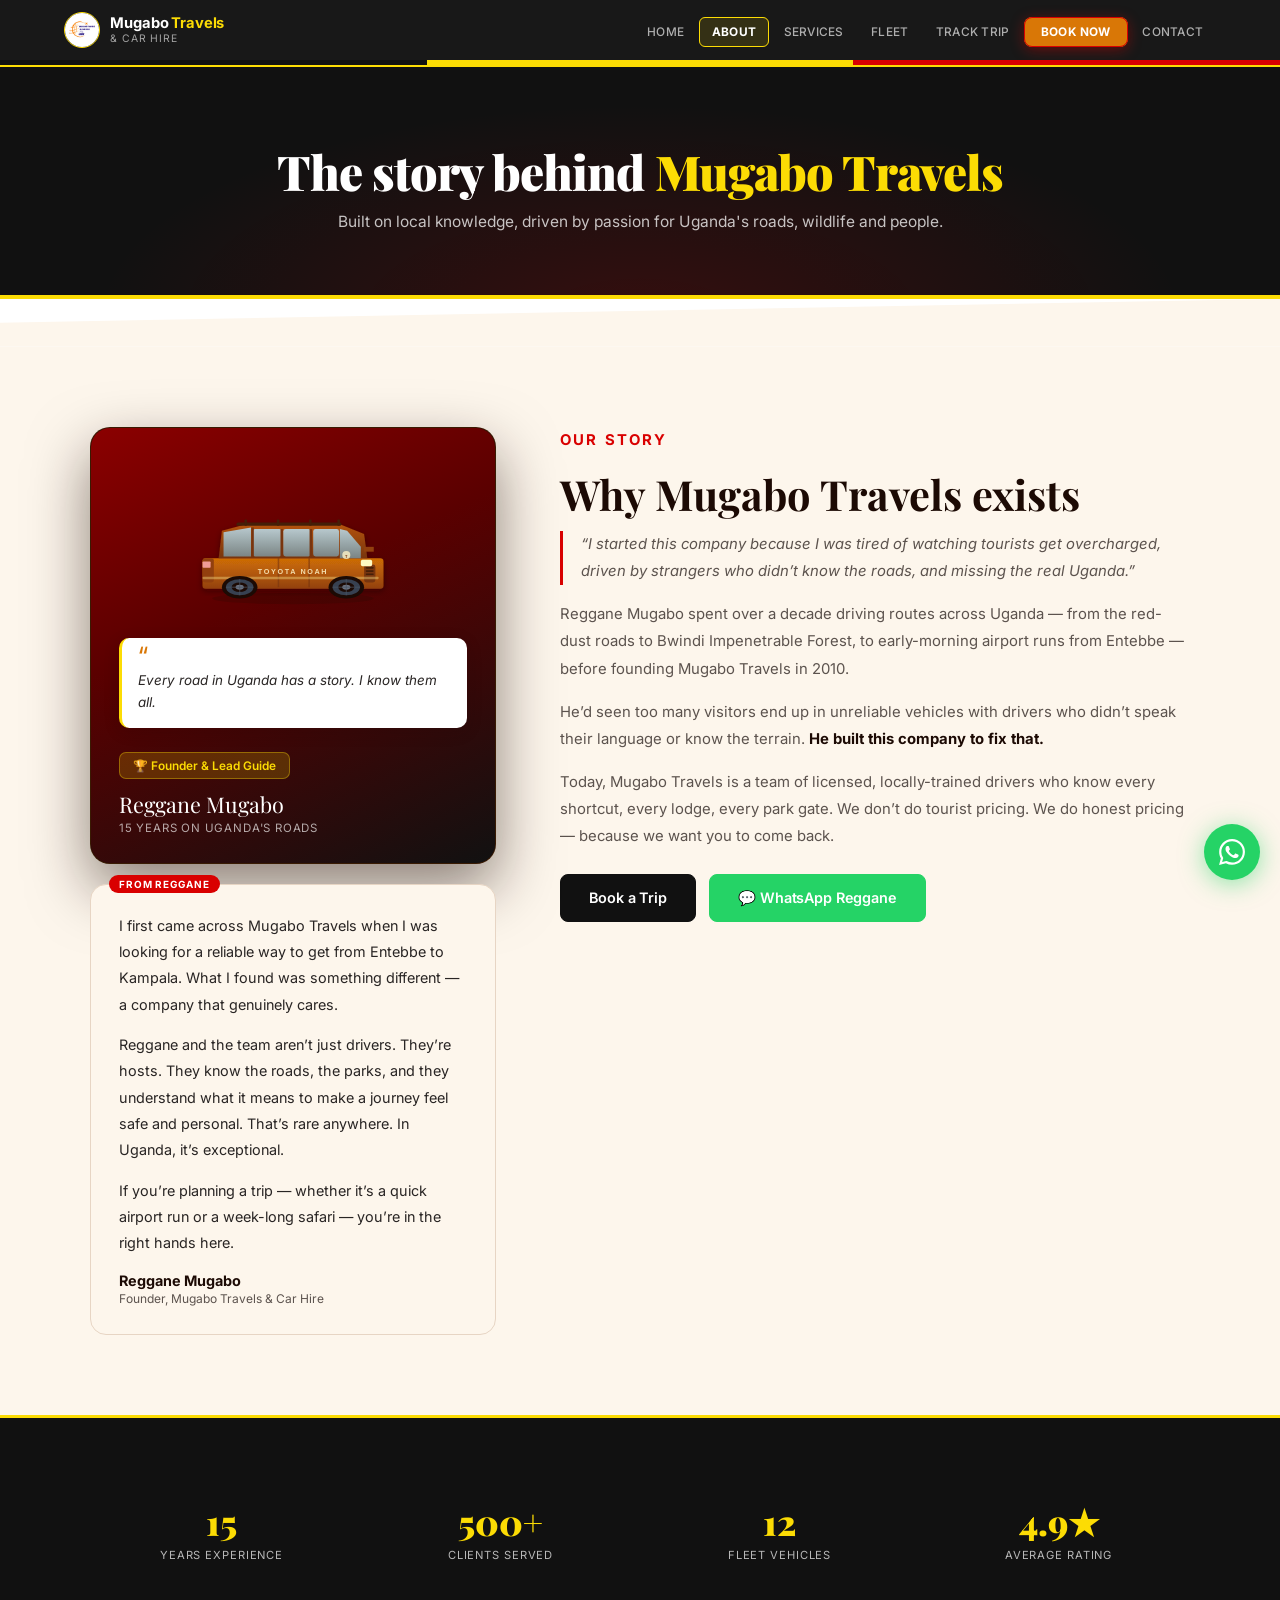
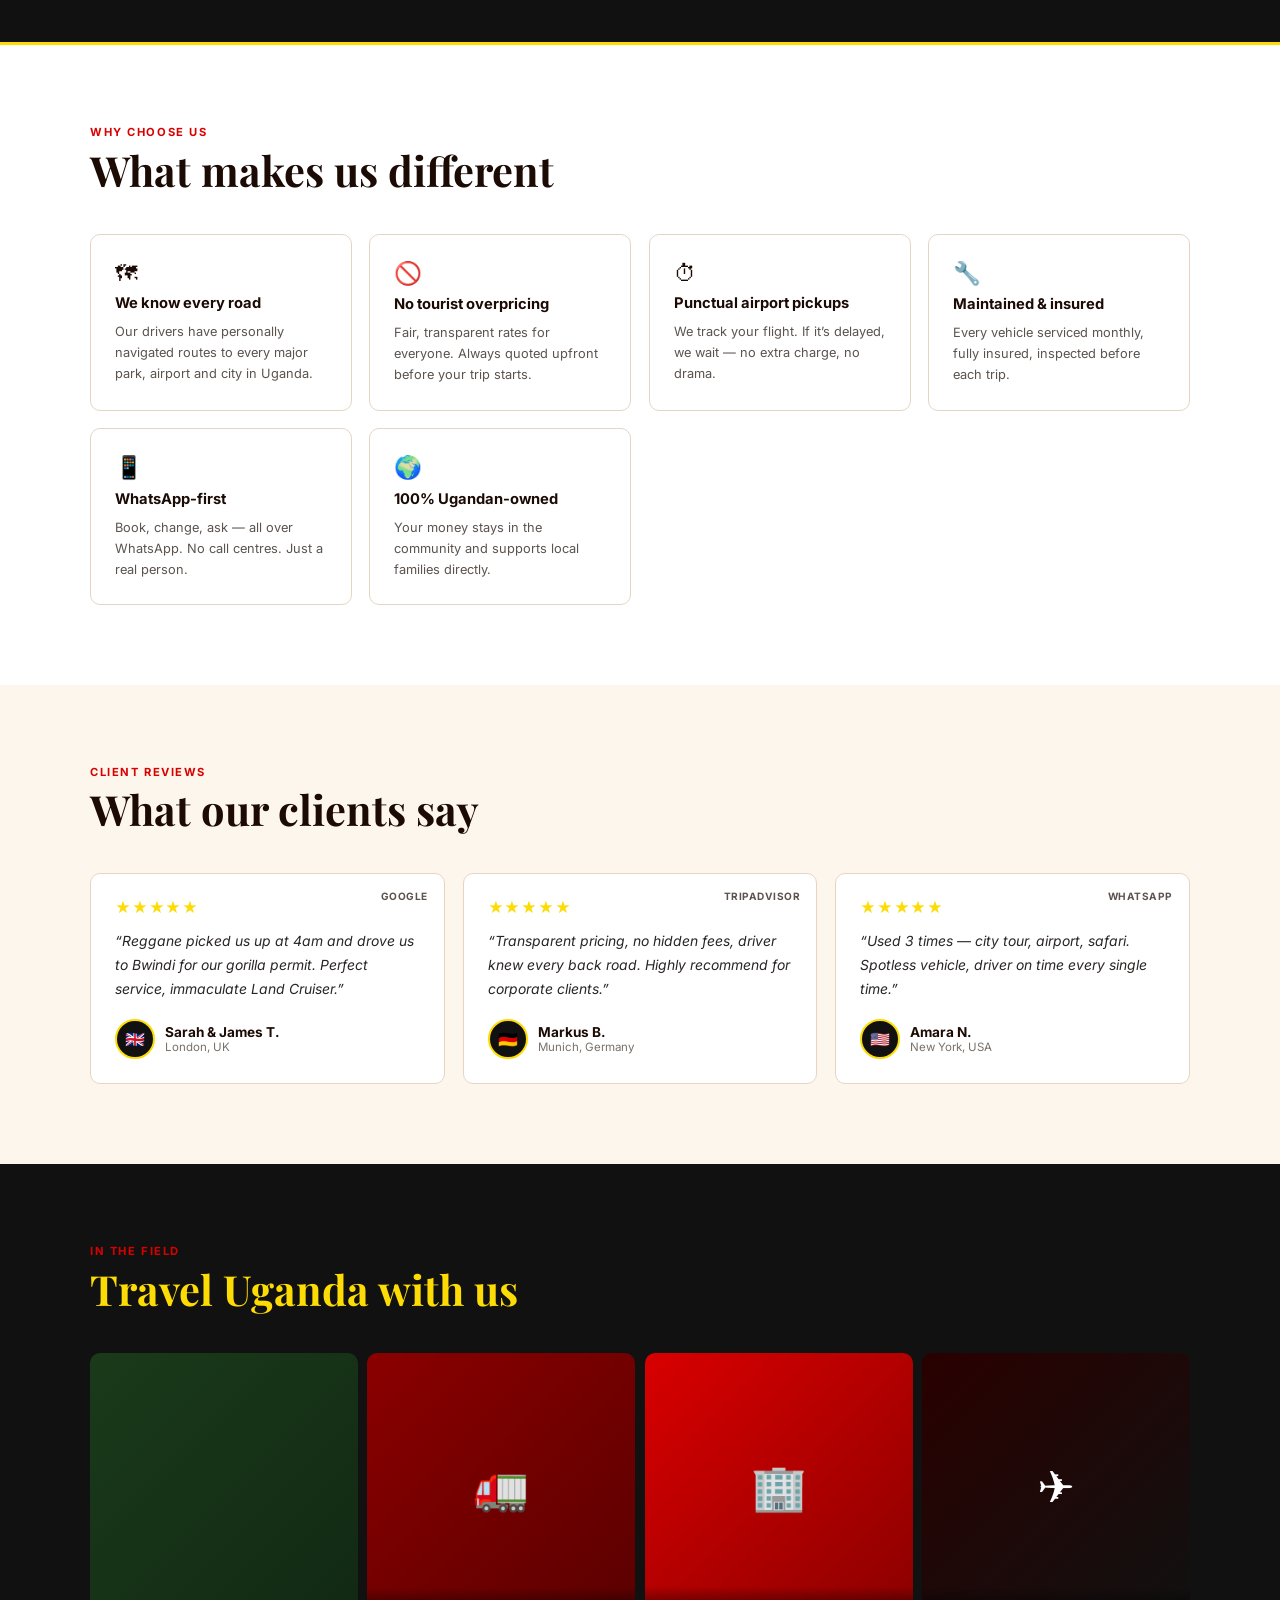
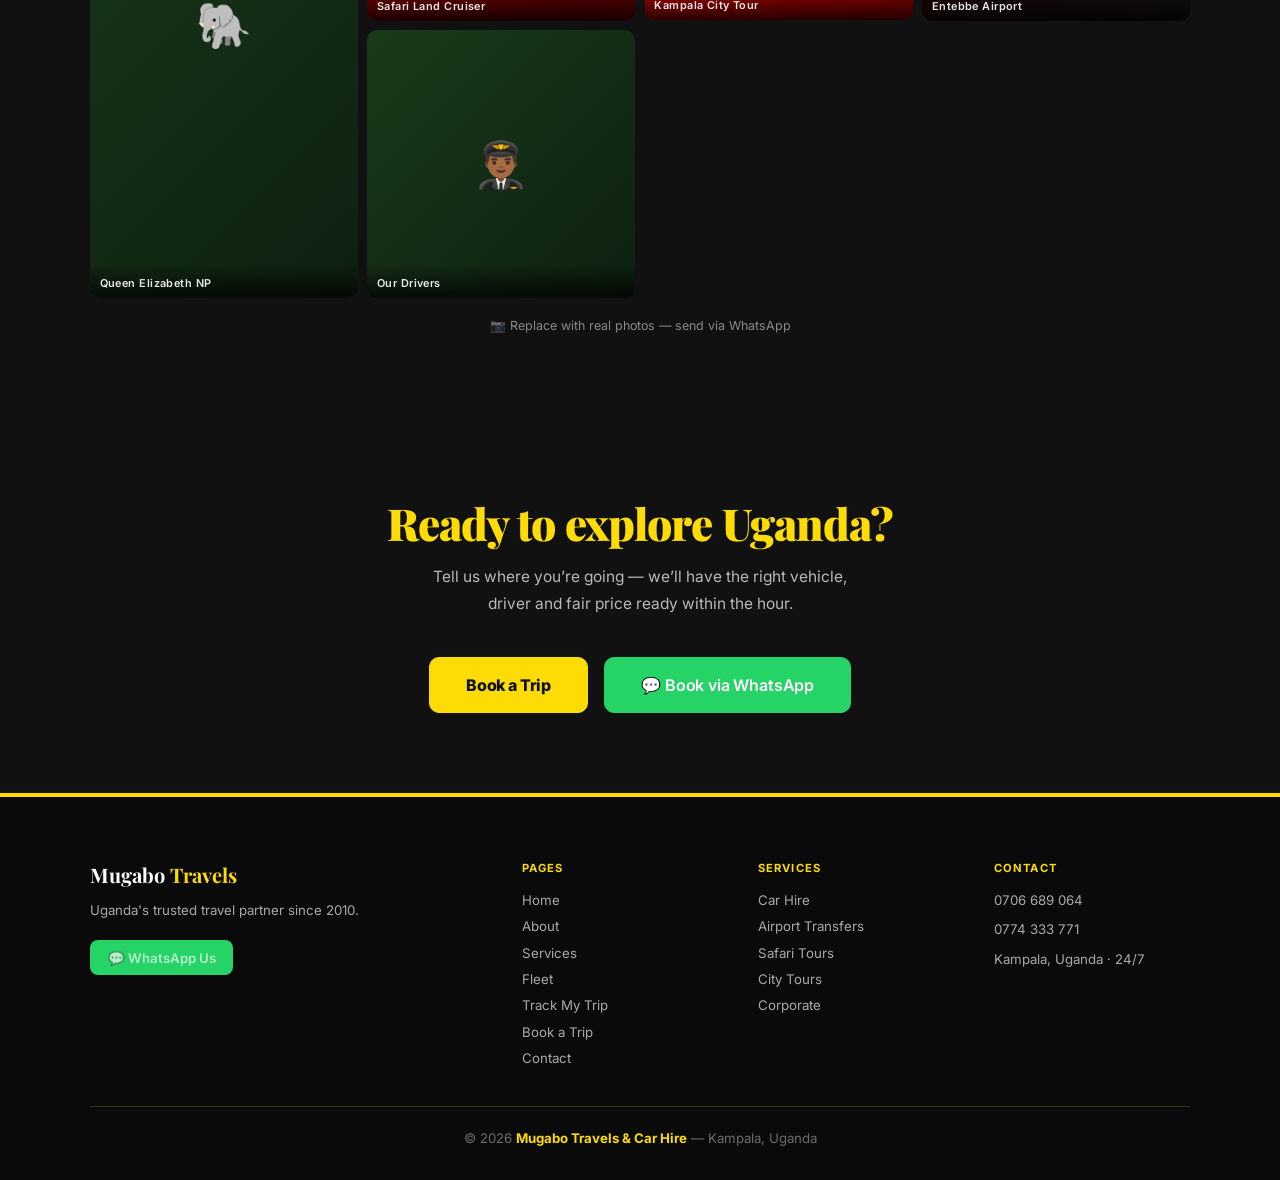
==== commit 184938ea: "Add files via upload" ====
--- a/about.html
+++ b/about.html
@@ -22,6 +22,277 @@
 "aggregateRating":{"@type":"AggregateRating","ratingValue":"4.9","reviewCount":"127"}}
 </script>
 <style>
+
+/* ══════════════════════════════════════════════
+   UGANDA FLAG PALETTE OVERRIDE
+   Black · Yellow · Red  (Ugandan national colours)
+   ══════════════════════════════════════════════ */
+:root {
+  --navy:        #8B0000;   /* deep crimson — secondary brand */
+  --navy-d:      #111111;   /* near-black (replaces navy-deep) */
+  --navy-m:      #C00000;   /* mid red */
+  --orange:      #FCDC04;   /* Uganda gold / yellow — primary CTA */
+  --orange-d:    #E8C800;   /* darker gold */
+  --orange-lt:   #FFFBE6;   /* pale gold tint */
+  --green:       #25D366;   /* WhatsApp green — keep */
+  --black:       #111111;   /* site near-black */
+  --off-white:   #FAFAF7;   /* clean neutral background */
+  --white:       #FFFFFF;
+  --gray:        #555555;   /* AA-pass on white */
+  --gray-lt:     #888888;   /* secondary text — AA on white */
+  --gray-dk:     #222222;
+  --bdr:         #E0E0E0;
+  --bdr-dk:      #2A2A2A;
+  --r:           10px;
+  --rl:          16px;
+  --sh:          0 4px 20px rgba(0,0,0,.12);
+  --sh-lg:       0 12px 44px rgba(0,0,0,.18);
+  --f:           'Inter', system-ui, -apple-system, sans-serif;
+  --fh:          'Playfair Display', Georgia, serif;
+
+  /* Uganda flag stripe references */
+  --ug-black:    #111111;
+  --ug-yellow:   #FCDC04;
+  --ug-red:      #D90000;
+}
+
+/* ── NAVBAR — black with gold accent ── */
+.site-header {
+  background: rgba(17,17,17,.97) !important;
+  border-bottom: 2px solid var(--ug-yellow) !important;
+}
+.nav-brand img { border-color: var(--ug-yellow) !important; }
+.brand-main em { color: var(--ug-yellow) !important; }
+.brand-sub { color: rgba(255,255,255,.6) !important; }
+.nav-links a { color: rgba(255,255,255,.65) !important; }
+.nav-links a:hover,
+.nav-links a[aria-current="page"] {
+  color: #fff !important;
+  background: rgba(252,220,4,.12) !important;
+}
+.nav-links a[aria-current="page"] {
+  border: 1.5px solid var(--ug-yellow) !important;
+}
+.nav-links .nav-book {
+  background: var(--ug-red) !important;
+  color: #fff !important;
+  box-shadow: 0 3px 14px rgba(217,0,0,.4) !important;
+  border-color: var(--ug-red) !important;
+}
+.nav-links .nav-book:hover { background: #B00000 !important; }
+
+/* ── UGANDA FLAG STRIPE on hero ── */
+.hero-left {
+  background: var(--ug-black) !important;
+  border-right: 4px solid var(--ug-yellow) !important;
+}
+.hero-left::before {
+  background: radial-gradient(ellipse at 0% 90%,rgba(217,0,0,.1),transparent 60%) !important;
+}
+.hero-eyebrow {
+  background: rgba(252,220,4,.15) !important;
+  border-color: rgba(252,220,4,.35) !important;
+  color: var(--ug-yellow) !important;
+}
+.hero h1 span { color: var(--ug-yellow) !important; }
+.tp-dot { background: var(--ug-yellow) !important; }
+
+/* ── BOOKING WIDGET — clean white card on black ── */
+.bw { box-shadow: 0 20px 60px rgba(0,0,0,.35) !important; }
+.bw-tab.active {
+  color: var(--ug-black) !important;
+  border-bottom-color: var(--ug-red) !important;
+  font-weight: 700 !important;
+}
+.bw-field:focus-within {
+  border-color: var(--ug-red) !important;
+  box-shadow: 0 0 0 3px rgba(217,0,0,.12) !important;
+}
+.bw-dt:focus-within { border-color: var(--ug-red) !important; }
+.bw-return:hover { border-color: var(--ug-red) !important; color: var(--ug-red) !important; }
+.bw-return.active { border-color: var(--ug-red) !important; color: var(--ug-red) !important; }
+.pax-btn:hover { border-color: var(--ug-red) !important; color: var(--ug-red) !important; }
+.bw-go {
+  background: var(--ug-red) !important;
+  color: #fff !important;
+}
+.bw-go:hover { background: #B00000 !important; transform: translateY(-1px); }
+
+/* ── BUTTONS ── */
+.btn-dark {
+  background: var(--ug-black) !important;
+  border-color: var(--ug-black) !important;
+  color: #fff !important;
+}
+.btn-dark:hover { background: #2a2a2a !important; }
+.btn-o {
+  background: var(--ug-yellow) !important;
+  border-color: var(--ug-yellow) !important;
+  color: var(--ug-black) !important;
+  font-weight: 800 !important;
+}
+.btn-o:hover { background: var(--ug-red) !important; border-color: var(--ug-red) !important; color: #fff !important; }
+
+/* Primary action buttons — red */
+.bk-card-head { background: var(--ug-black) !important; }
+.step-badge { background: var(--ug-yellow) !important; color: var(--ug-black) !important; }
+.step.active .step-num { border-color: var(--ug-red) !important; background: var(--ug-red) !important; color: #fff !important; }
+.step.done .step-num { border-color: var(--ug-black) !important; background: var(--ug-black) !important; }
+.step.active .step-label { color: var(--ug-red) !important; }
+.tt-card.selected { border-color: var(--ug-red) !important; background: rgba(217,0,0,.06) !important; box-shadow: 0 0 0 3px rgba(217,0,0,.15) !important; }
+.tt-card:hover { border-color: var(--ug-red) !important; background: rgba(217,0,0,.04) !important; }
+.veh-card.selected { border-color: var(--ug-red) !important; background: rgba(217,0,0,.06) !important; }
+.veh-card:hover { border-color: var(--ug-red) !important; }
+
+/* Booking "next" buttons */
+.bk-nav .btn-o,
+button.btn-o { background: var(--ug-red) !important; border-color: var(--ug-red) !important; color: #fff !important; }
+.wa-confirm-btn { box-shadow: 0 4px 20px rgba(37,211,102,.4) !important; }
+
+/* Form focus states */
+.inp:focus,.sel:focus,.txta:focus { border-color: var(--ug-red) !important; box-shadow: 0 0 0 3px rgba(217,0,0,.1) !important; }
+.inp.valid,.sel.valid { border-color: #22c55e !important; }
+.inp.invalid,.inp.has-error,.sel.invalid { border-color: var(--ug-red) !important; }
+
+/* ── PAGE HERO ── */
+.page-hero { background: var(--ug-black) !important; border-bottom: 4px solid var(--ug-yellow) !important; }
+.page-hero::before { background: radial-gradient(ellipse at 50% 110%,rgba(217,0,0,.18),transparent 60%) !important; }
+.page-hero h1 span { color: var(--ug-yellow) !important; }
+.page-hero p { color: rgba(255,255,255,.75) !important; }
+.ph-slice { background: #fff !important; }
+.ph-slice-alt { background: var(--off-white) !important; }
+
+/* ── ABOUT PAGE ── */
+.fc-bg { background: linear-gradient(155deg,#8B0000 0%,#5a0000 40%,#111111 100%) !important; }
+.fc-quote-card { border-left-color: var(--ug-yellow) !important; }
+.fc-tag {
+  background: rgba(252,220,4,.18) !important;
+  border-color: rgba(252,220,4,.35) !important;
+  color: var(--ug-yellow) !important;
+}
+.reggane-msg::before { background: var(--ug-red) !important; color: #fff !important; }
+.lead-q { border-left-color: var(--ug-red) !important; }
+.why-card:hover { border-color: var(--ug-red) !important; }
+
+/* ── UGANDA FLAG STRIPE ACCENT — nav bottom border ── */
+/* 3-stripe flag bar under nav: black | yellow | red */
+.site-header::after {
+  content: "";
+  display: block;
+  height: 5px;
+  background: linear-gradient(to right,
+    var(--ug-black) 0%, var(--ug-black) 33.33%,
+    var(--ug-yellow) 33.33%, var(--ug-yellow) 66.66%,
+    var(--ug-red) 66.66%, var(--ug-red) 100%
+  );
+}
+
+/* ── STATS STRIP ── */
+.stats-strip { background: var(--ug-black) !important; border-top: 3px solid var(--ug-yellow) !important; border-bottom: 3px solid var(--ug-yellow) !important; }
+.stats-strip .sw { border: none !important; padding: 2.5rem 0 !important; }
+.sn { color: var(--ug-yellow) !important; }
+.sl { color: rgba(255,255,255,.7) !important; }
+
+/* ── TRUST BADGES ── */
+.trust-badge:hover { border-color: var(--ug-red) !important; }
+.trust-icon { background: rgba(217,0,0,.08) !important; border-color: rgba(217,0,0,.2) !important; }
+
+/* ── TESTIMONIALS ── */
+.t-card:hover { border-color: var(--ug-red) !important; }
+.t-stars { color: var(--ug-yellow) !important; }
+.t-av { background: var(--ug-black) !important; border: 2px solid var(--ug-yellow) !important; }
+
+/* ── SECTION TAGS ── */
+.sh { color: var(--ug-red) !important; }
+
+/* ── FEAT CARDS ── */
+.feat-card:hover { border-color: var(--ug-red) !important; }
+.feat-card:hover .feat-icon { background: var(--ug-black) !important; }
+.feat-icon { background: rgba(217,0,0,.08) !important; border-color: rgba(217,0,0,.15) !important; }
+
+/* ── CTA BAND ── */
+.cta-band { background: var(--ug-black) !important; border-top: none !important; }
+.cta-band h2 { color: var(--ug-yellow) !important; }
+.cta-band p { color: rgba(255,255,255,.7) !important; }
+.cta-band .btn-dark {
+  background: var(--ug-yellow) !important;
+  color: var(--ug-black) !important;
+  border-color: var(--ug-yellow) !important;
+  font-weight: 800 !important;
+}
+.cta-band .btn-dark:hover { background: #E8C800 !important; }
+.cta-band .btn-out {
+  background: rgba(255,255,255,.08) !important;
+  color: #fff !important;
+  border-color: rgba(255,255,255,.3) !important;
+}
+.cta-band .btn-out:hover { border-color: var(--ug-yellow) !important; color: var(--ug-yellow) !important; }
+
+/* ── FOOTER ── */
+.site-footer {
+  background: #0a0a0a !important;
+  border-top: 4px solid var(--ug-yellow) !important;
+}
+.footer-brand em { color: var(--ug-yellow) !important; }
+.site-footer h4 { color: var(--ug-yellow) !important; }
+.site-footer a:hover { color: var(--ug-yellow) !important; }
+.f-bottom { border-top-color: rgba(252,220,4,.2) !important; }
+.f-bottom strong { color: var(--ug-yellow) !important; }
+
+/* ── WA FAB ── stays green ── */
+/* ── TRACKING ── */
+.bk-hero, .track-hero, .bk-hero { border-bottom: 4px solid var(--ug-yellow) !important; }
+
+/* ── SERVICES / FLEET ── */
+.svc-big:hover { border-color: var(--ug-red) !important; }
+.svc-big-icon { background: rgba(217,0,0,.08) !important; border-color: rgba(217,0,0,.15) !important; }
+.svc-big:hover .svc-big-icon { background: var(--ug-black) !important; }
+.fleet-card:hover { border-color: var(--ug-yellow) !important; }
+.fv-top { background: var(--ug-black) !important; }
+.fv-badge {
+  background: rgba(252,220,4,.2) !important;
+  border-color: rgba(252,220,4,.35) !important;
+  color: var(--ug-yellow) !important;
+}
+
+/* ── PHOTO GRID ── */
+.p2 { background: linear-gradient(135deg,#8B0000,#5a0000) !important; }
+.p3 { background: linear-gradient(135deg,#D90000,#8B0000) !important; }
+.p4 { background: linear-gradient(135deg,#2a0000,#111111) !important; }
+
+/* ── CONTACT ── */
+.ct-card, .contact-info-card, .cic { background: var(--ug-black) !important; border: 1px solid rgba(252,220,4,.2) !important; }
+.ct-card h3, .contact-info-card h3 { color: var(--ug-yellow) !important; }
+.cdi, .cd-icon { background: rgba(252,220,4,.15) !important; }
+.wa-link2:hover,.wa-l2:hover { opacity:.88; }
+
+/* ── DARK SECTION ── */
+.section.dark { background: var(--ug-black) !important; }
+.section.dark .st { color: var(--ug-yellow) !important; }
+
+/* ── TRACKING TIMELINE ── */
+.tl-step.active .tl-icon {
+  background: var(--ug-red) !important;
+  border-color: var(--ug-red) !important;
+  box-shadow: 0 0 0 4px rgba(217,0,0,.2), 0 0 0 8px rgba(217,0,0,.08) !important;
+}
+.tl-step.done .tl-icon { background: var(--ug-black) !important; border-color: var(--ug-black) !important; }
+.tl-step.done::before { background: var(--ug-black) !important; }
+.tl-step.active::before { background: linear-gradient(var(--ug-black),var(--bdr)) !important; }
+.sc-head { background: var(--ug-black) !important; border-bottom: 2px solid var(--ug-yellow) !important; }
+.sc-badge { background: var(--ug-yellow) !important; color: var(--ug-black) !important; }
+
+/* ── DEMO STEP BUTTONS (tracking) ── */
+.demo-step-btn.active { border-color: var(--ug-red) !important; color: var(--ug-red) !important; background: rgba(217,0,0,.08) !important; }
+.lookup-btn { background: var(--ug-black) !important; border: 2px solid var(--ug-yellow) !important; color: #fff !important; }
+.lookup-btn:hover { background: var(--ug-red) !important; border-color: var(--ug-red) !important; }
+
+/* ── FOCUS RING ── yellow, high visibility ── */
+.btn:focus-visible, a:focus-visible, input:focus-visible, select:focus-visible {
+  outline: 3px solid var(--ug-yellow) !important;
+  outline-offset: 3px !important;
+}
+
 /* ═══════════════════════════════════════════════
    MUGABO TRAVELS — Design System (Warm Palette)
    ═══════════════════════════════════════════════ */
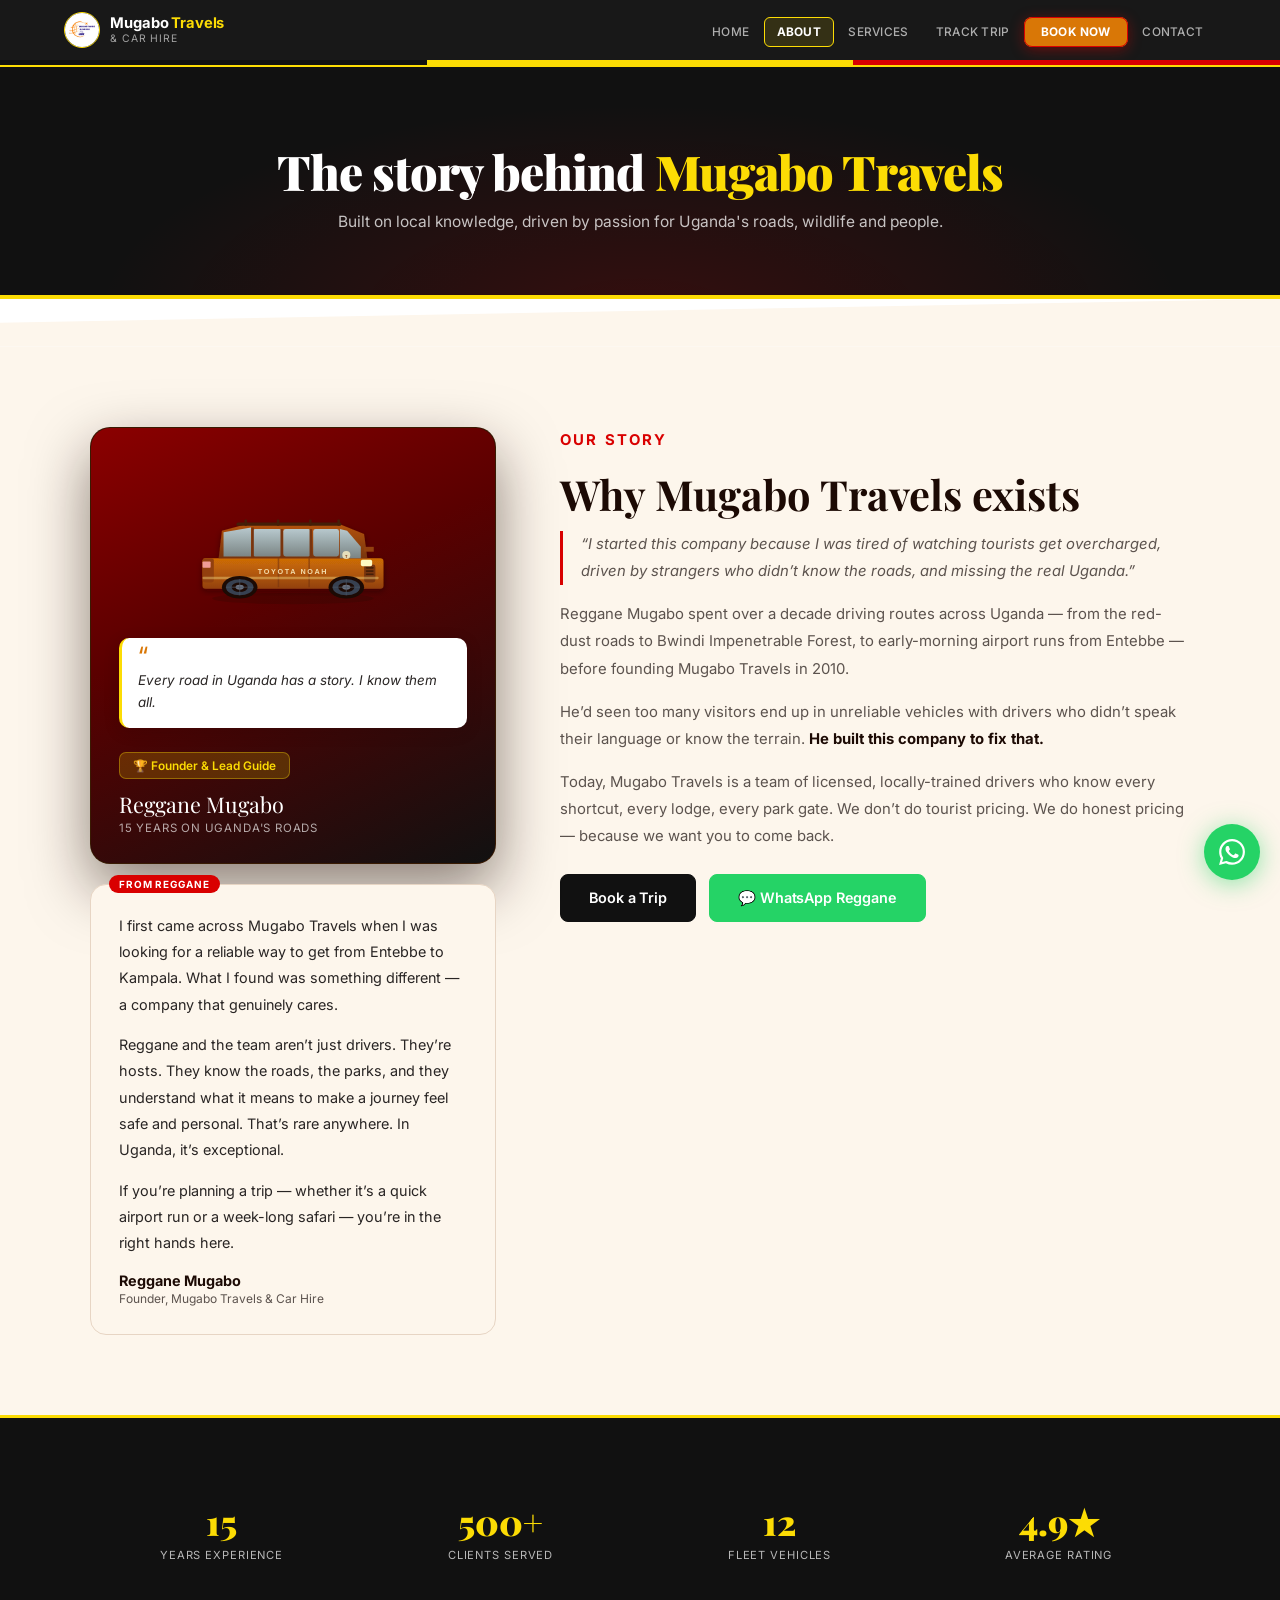
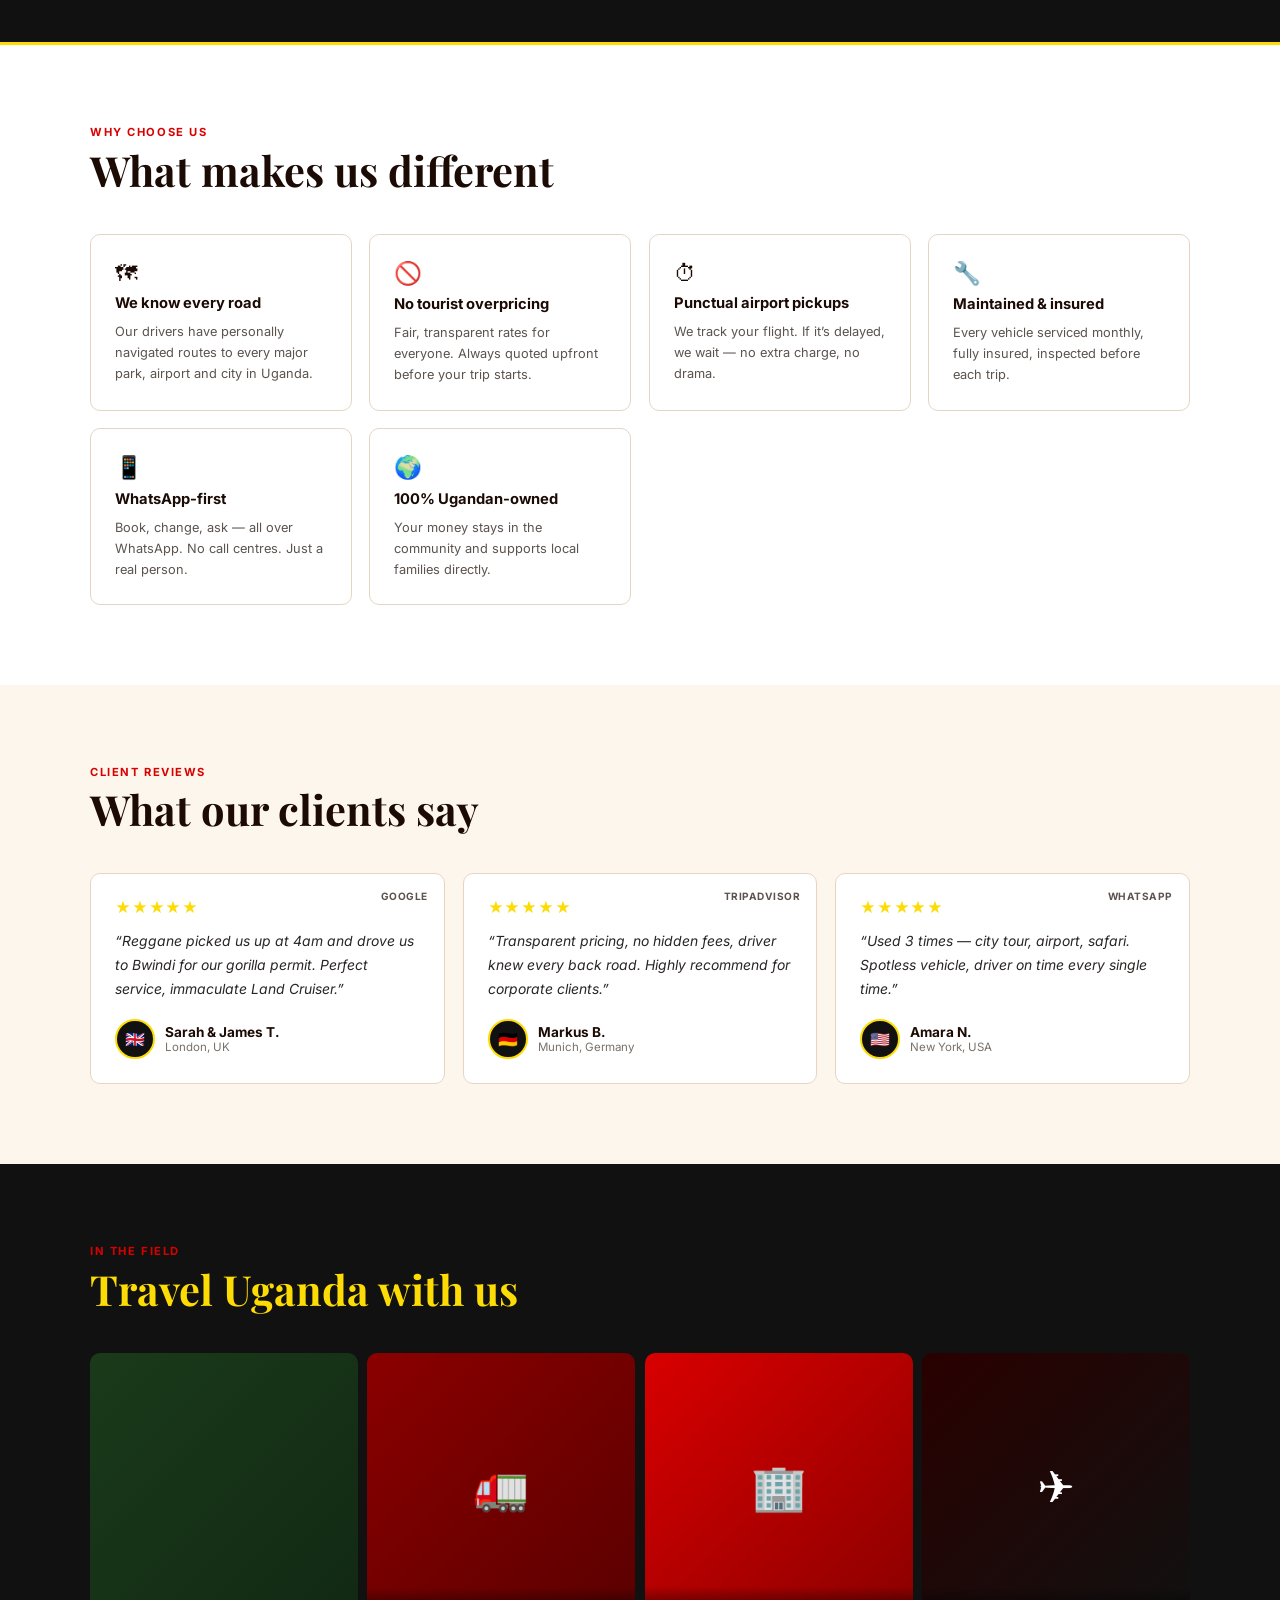
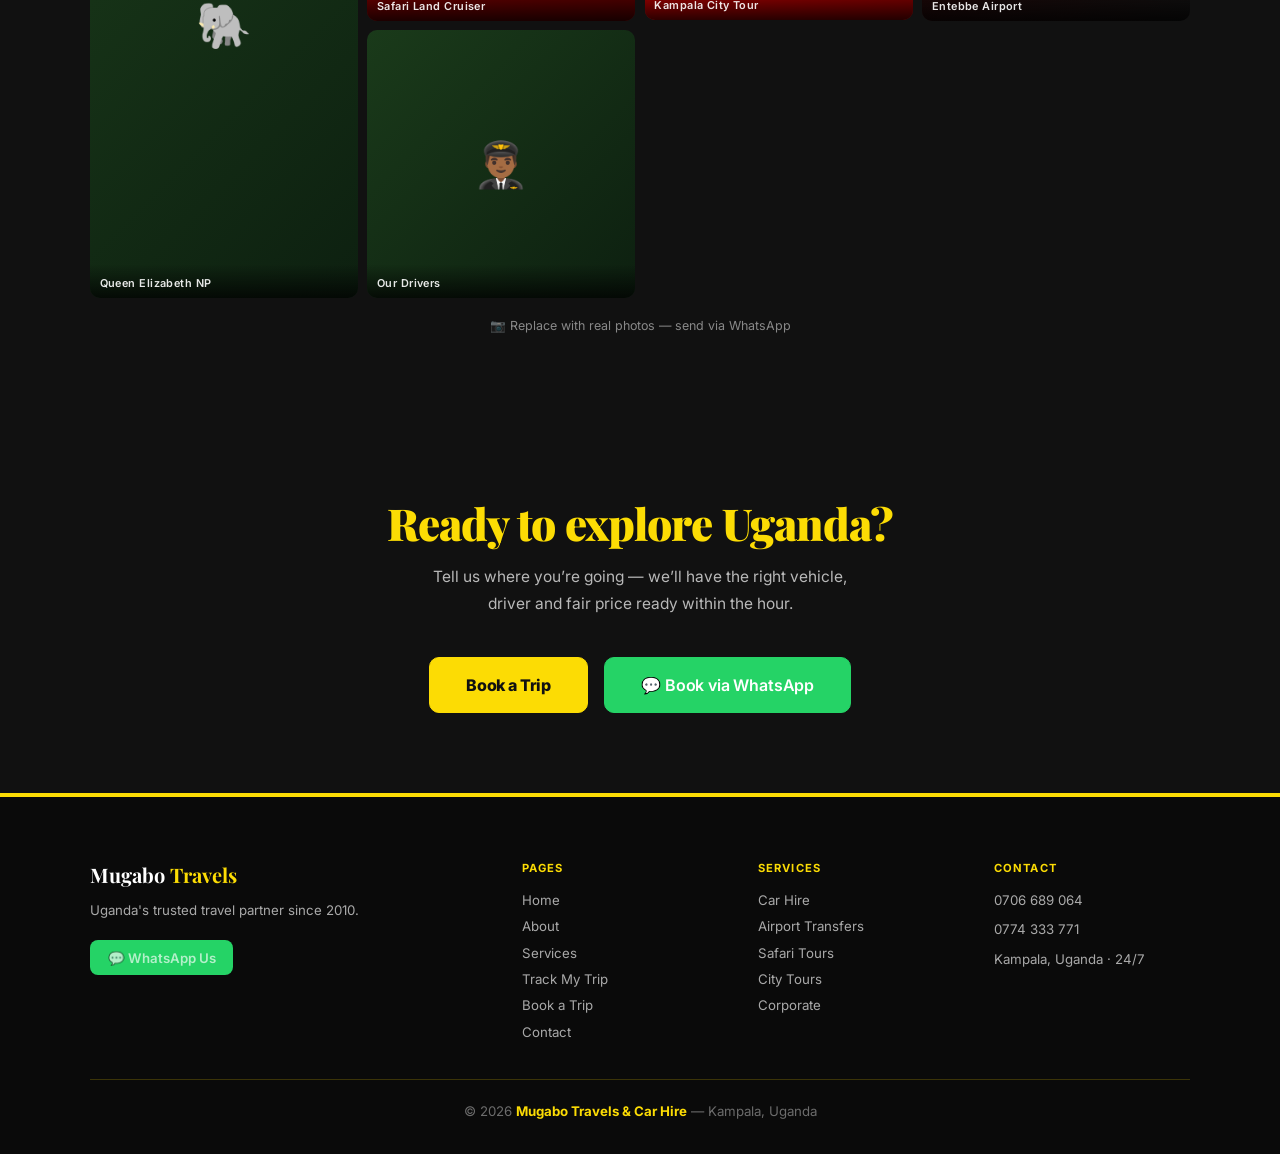
==== commit 5c5c8aec: "Add files via upload" ====
--- a/about.html
+++ b/about.html
@@ -680,7 +680,6 @@
       <li><a href="index.html">Home</a></li>
       <li><a href="about.html" aria-current="page">About</a></li>
       <li><a href="services.html">Services</a></li>
-      <li><a href="fleet.html">Fleet</a></li>
       <li><a href="tracking.html">Track Trip</a></li>
       <li><a href="booking.html" class="nav-book">Book Now</a></li>
       <li><a href="contact.html">Contact</a></li>
@@ -850,7 +849,7 @@
       <a href="https://wa.me/256706689064" class="wa-pill" style="margin-top:.75rem;display:inline-flex">&#128172; WhatsApp Us</a></div>
     <div class="f-col"><h4>Pages</h4><ul>
       <li><a href="index.html">Home</a></li><li><a href="about.html">About</a></li>
-      <li><a href="services.html">Services</a></li><li><a href="fleet.html">Fleet</a></li>
+      <li><a href="services.html">Services</a></li>
       <li><a href="tracking.html">Track My Trip</a></li><li><a href="booking.html">Book a Trip</a></li>
       <li><a href="contact.html">Contact</a></li></ul></div>
     <div class="f-col"><h4>Services</h4><ul>
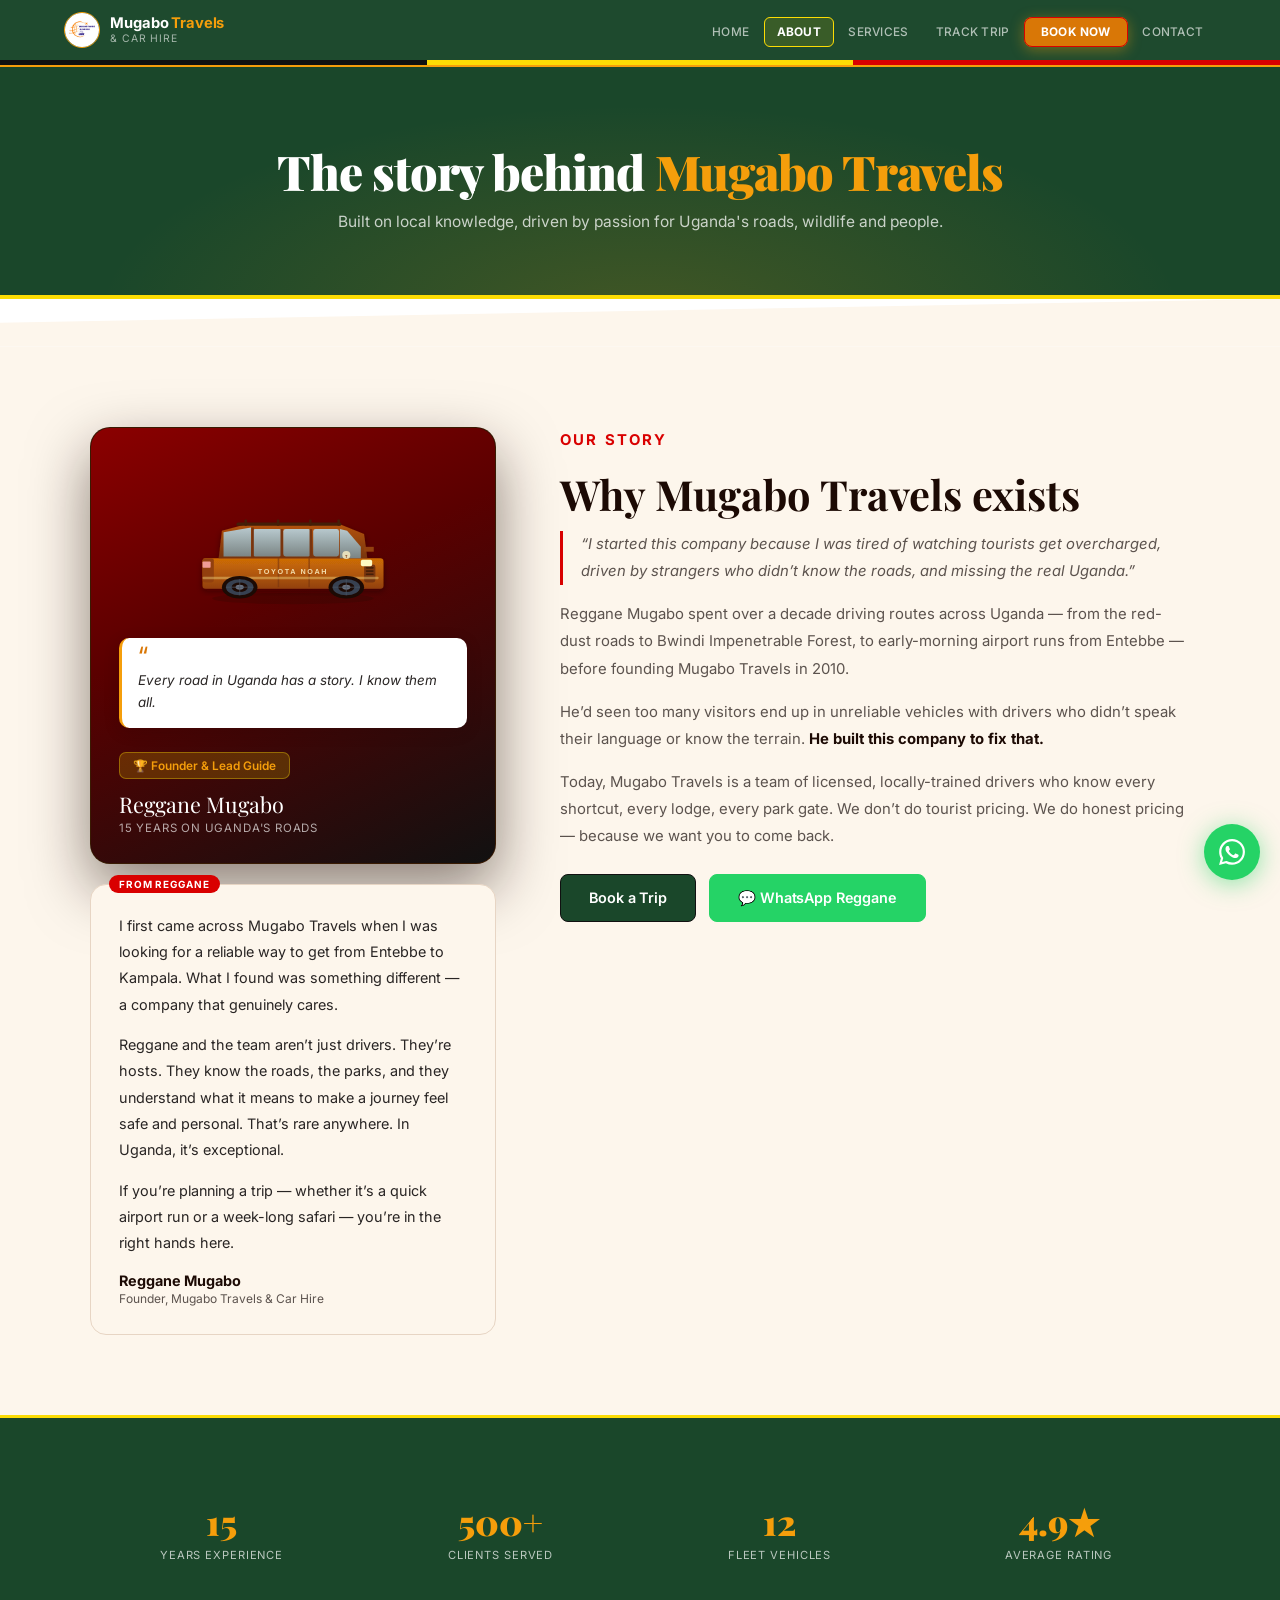
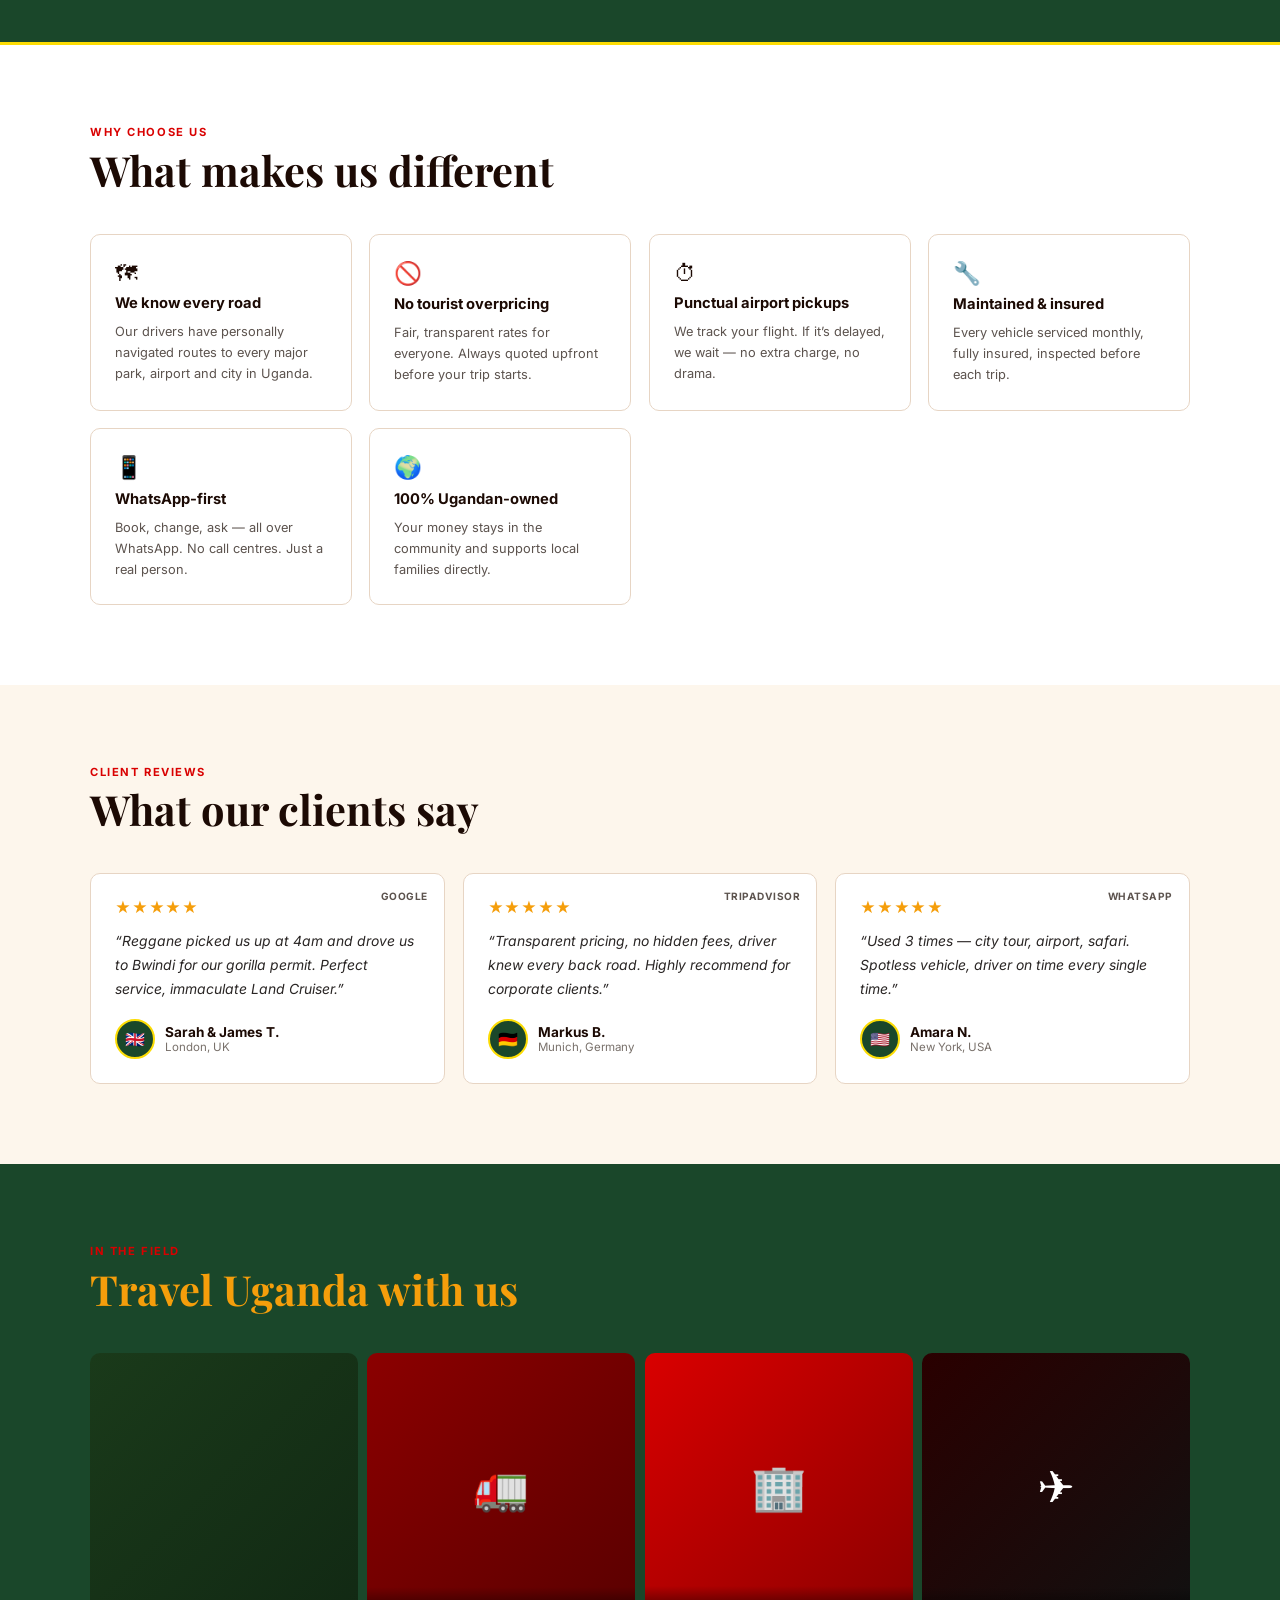
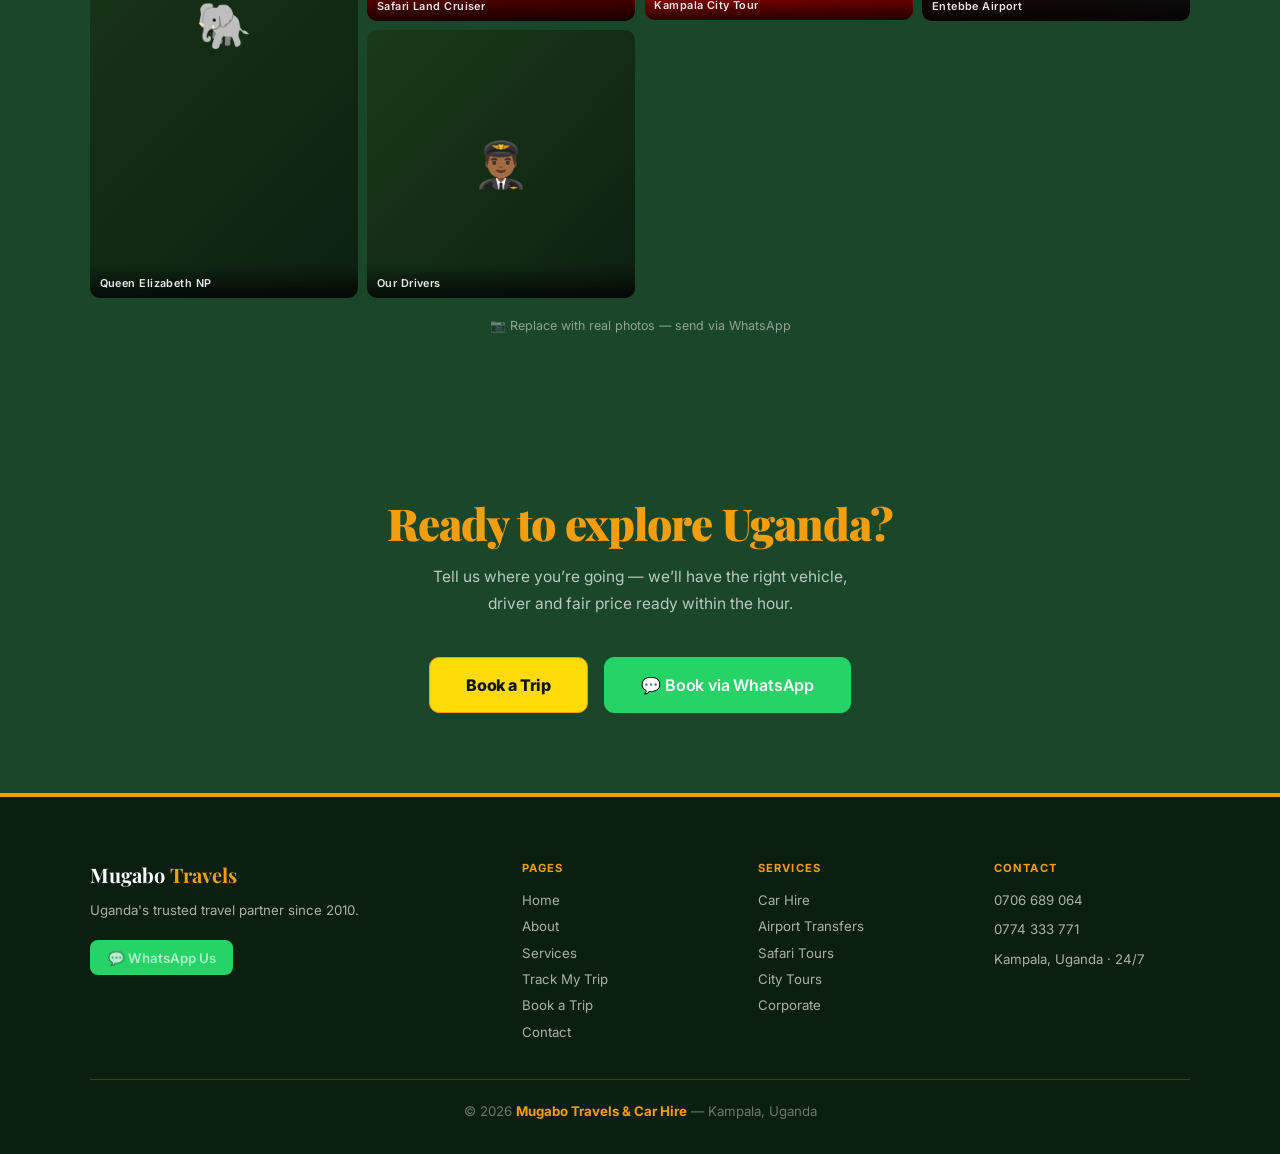
==== commit c4d2367d: "Add files via upload" ====
--- a/about.html
+++ b/about.html
@@ -28,6 +28,11 @@
    Black · Yellow · Red  (Ugandan national colours)
    ══════════════════════════════════════════════ */
 :root {
+  --ug-green:  #1a472a;
+  --ug-green-m:#276237;
+  --ug-amber:  #F59E0B;
+  --ug-amber-d:#D97706;
+
   --navy:        #8B0000;   /* deep crimson — secondary brand */
   --navy-d:      #111111;   /* near-black (replaces navy-deep) */
   --navy-m:      #C00000;   /* mid red */
@@ -52,17 +57,18 @@
 
   /* Uganda flag stripe references */
   --ug-black:    #111111;
+  --ug-amber:    #F59E0B;
   --ug-yellow:   #FCDC04;
   --ug-red:      #D90000;
 }
 
 /* ── NAVBAR — black with gold accent ── */
 .site-header {
-  background: rgba(17,17,17,.97) !important;
-  border-bottom: 2px solid var(--ug-yellow) !important;
-}
-.nav-brand img { border-color: var(--ug-yellow) !important; }
-.brand-main em { color: var(--ug-yellow) !important; }
+  background: rgba(26,71,42,.98) !important;
+  border-bottom: 2px solid var(--ug-amber, #F59E0B) !important;
+}
+.nav-brand img { border-color: var(--ug-amber, #F59E0B) !important; }
+.brand-main em { color: var(--ug-amber, #F59E0B) !important; }
 .brand-sub { color: rgba(255,255,255,.6) !important; }
 .nav-links a { color: rgba(255,255,255,.65) !important; }
 .nav-links a:hover,
@@ -74,16 +80,16 @@
   border: 1.5px solid var(--ug-yellow) !important;
 }
 .nav-links .nav-book {
-  background: var(--ug-red) !important;
-  color: #fff !important;
-  box-shadow: 0 3px 14px rgba(217,0,0,.4) !important;
+  background: var(--ug-amber, #F59E0B) !important;
+  color: #1a1a1a !important;
+  box-shadow: 0 3px 14px rgba(245,158,11,.4) !important;
   border-color: var(--ug-red) !important;
 }
 .nav-links .nav-book:hover { background: #B00000 !important; }
 
 /* ── UGANDA FLAG STRIPE on hero ── */
 .hero-left {
-  background: var(--ug-black) !important;
+  background: var(--ug-green, #1a472a) !important;
   border-right: 4px solid var(--ug-yellow) !important;
 }
 .hero-left::before {
@@ -92,9 +98,9 @@
 .hero-eyebrow {
   background: rgba(252,220,4,.15) !important;
   border-color: rgba(252,220,4,.35) !important;
-  color: var(--ug-yellow) !important;
-}
-.hero h1 span { color: var(--ug-yellow) !important; }
+  color: var(--ug-amber, #F59E0B) !important;
+}
+.hero h1 span { color: var(--ug-amber, #F59E0B) !important; }
 .tp-dot { background: var(--ug-yellow) !important; }
 
 /* ── BOOKING WIDGET — clean white card on black ── */
@@ -106,7 +112,7 @@
 }
 .bw-field:focus-within {
   border-color: var(--ug-red) !important;
-  box-shadow: 0 0 0 3px rgba(217,0,0,.12) !important;
+  box-shadow: 0 0 0 3px rgba(245,158,11,.12) !important;
 }
 .bw-dt:focus-within { border-color: var(--ug-red) !important; }
 .bw-return:hover { border-color: var(--ug-red) !important; color: var(--ug-red) !important; }
@@ -120,24 +126,24 @@
 
 /* ── BUTTONS ── */
 .btn-dark {
-  background: var(--ug-black) !important;
+  background: var(--ug-green, #1a472a) !important;
   border-color: var(--ug-black) !important;
   color: #fff !important;
 }
 .btn-dark:hover { background: #2a2a2a !important; }
 .btn-o {
   background: var(--ug-yellow) !important;
-  border-color: var(--ug-yellow) !important;
+  border-color: var(--ug-amber, #F59E0B) !important;
   color: var(--ug-black) !important;
   font-weight: 800 !important;
 }
 .btn-o:hover { background: var(--ug-red) !important; border-color: var(--ug-red) !important; color: #fff !important; }
 
 /* Primary action buttons — red */
-.bk-card-head { background: var(--ug-black) !important; }
+.bk-card-head { background: var(--ug-green, #1a472a) !important; }
 .step-badge { background: var(--ug-yellow) !important; color: var(--ug-black) !important; }
 .step.active .step-num { border-color: var(--ug-red) !important; background: var(--ug-red) !important; color: #fff !important; }
-.step.done .step-num { border-color: var(--ug-black) !important; background: var(--ug-black) !important; }
+.step.done .step-num { border-color: var(--ug-black) !important; background: var(--ug-green, #1a472a) !important; }
 .step.active .step-label { color: var(--ug-red) !important; }
 .tt-card.selected { border-color: var(--ug-red) !important; background: rgba(217,0,0,.06) !important; box-shadow: 0 0 0 3px rgba(217,0,0,.15) !important; }
 .tt-card:hover { border-color: var(--ug-red) !important; background: rgba(217,0,0,.04) !important; }
@@ -155,20 +161,20 @@
 .inp.invalid,.inp.has-error,.sel.invalid { border-color: var(--ug-red) !important; }
 
 /* ── PAGE HERO ── */
-.page-hero { background: var(--ug-black) !important; border-bottom: 4px solid var(--ug-yellow) !important; }
-.page-hero::before { background: radial-gradient(ellipse at 50% 110%,rgba(217,0,0,.18),transparent 60%) !important; }
-.page-hero h1 span { color: var(--ug-yellow) !important; }
+.page-hero { background: var(--ug-green, #1a472a) !important; border-bottom: 4px solid var(--ug-yellow) !important; }
+.page-hero::before { background: radial-gradient(ellipse at 50% 110%,rgba(245,158,11,.18),transparent 60%) !important; }
+.page-hero h1 span { color: var(--ug-amber, #F59E0B) !important; }
 .page-hero p { color: rgba(255,255,255,.75) !important; }
 .ph-slice { background: #fff !important; }
 .ph-slice-alt { background: var(--off-white) !important; }
 
 /* ── ABOUT PAGE ── */
 .fc-bg { background: linear-gradient(155deg,#8B0000 0%,#5a0000 40%,#111111 100%) !important; }
-.fc-quote-card { border-left-color: var(--ug-yellow) !important; }
+.fc-quote-card { border-left-color: var(--ug-amber, #F59E0B) !important; }
 .fc-tag {
   background: rgba(252,220,4,.18) !important;
   border-color: rgba(252,220,4,.35) !important;
-  color: var(--ug-yellow) !important;
+  color: var(--ug-amber, #F59E0B) !important;
 }
 .reggane-msg::before { background: var(--ug-red) !important; color: #fff !important; }
 .lead-q { border-left-color: var(--ug-red) !important; }
@@ -188,9 +194,9 @@
 }
 
 /* ── STATS STRIP ── */
-.stats-strip { background: var(--ug-black) !important; border-top: 3px solid var(--ug-yellow) !important; border-bottom: 3px solid var(--ug-yellow) !important; }
+.stats-strip { background: var(--ug-green, #1a472a) !important; border-top: 3px solid var(--ug-yellow) !important; border-bottom: 3px solid var(--ug-yellow) !important; }
 .stats-strip .sw { border: none !important; padding: 2.5rem 0 !important; }
-.sn { color: var(--ug-yellow) !important; }
+.sn { color: var(--ug-amber, #F59E0B) !important; }
 .sl { color: rgba(255,255,255,.7) !important; }
 
 /* ── TRUST BADGES ── */
@@ -199,25 +205,25 @@
 
 /* ── TESTIMONIALS ── */
 .t-card:hover { border-color: var(--ug-red) !important; }
-.t-stars { color: var(--ug-yellow) !important; }
-.t-av { background: var(--ug-black) !important; border: 2px solid var(--ug-yellow) !important; }
+.t-stars { color: var(--ug-amber, #F59E0B) !important; }
+.t-av { background: var(--ug-green, #1a472a) !important; border: 2px solid var(--ug-yellow) !important; }
 
 /* ── SECTION TAGS ── */
 .sh { color: var(--ug-red) !important; }
 
 /* ── FEAT CARDS ── */
 .feat-card:hover { border-color: var(--ug-red) !important; }
-.feat-card:hover .feat-icon { background: var(--ug-black) !important; }
+.feat-card:hover .feat-icon { background: var(--ug-green, #1a472a) !important; }
 .feat-icon { background: rgba(217,0,0,.08) !important; border-color: rgba(217,0,0,.15) !important; }
 
 /* ── CTA BAND ── */
-.cta-band { background: var(--ug-black) !important; border-top: none !important; }
-.cta-band h2 { color: var(--ug-yellow) !important; }
+.cta-band { background: var(--ug-green, #1a472a) !important; border-top: none !important; }
+.cta-band h2 { color: var(--ug-amber, #F59E0B) !important; }
 .cta-band p { color: rgba(255,255,255,.7) !important; }
 .cta-band .btn-dark {
   background: var(--ug-yellow) !important;
   color: var(--ug-black) !important;
-  border-color: var(--ug-yellow) !important;
+  border-color: var(--ug-amber, #F59E0B) !important;
   font-weight: 800 !important;
 }
 .cta-band .btn-dark:hover { background: #E8C800 !important; }
@@ -226,18 +232,18 @@
   color: #fff !important;
   border-color: rgba(255,255,255,.3) !important;
 }
-.cta-band .btn-out:hover { border-color: var(--ug-yellow) !important; color: var(--ug-yellow) !important; }
+.cta-band .btn-out:hover { border-color: var(--ug-amber, #F59E0B) !important; color: var(--ug-amber, #F59E0B) !important; }
 
 /* ── FOOTER ── */
 .site-footer {
-  background: #0a0a0a !important;
-  border-top: 4px solid var(--ug-yellow) !important;
-}
-.footer-brand em { color: var(--ug-yellow) !important; }
-.site-footer h4 { color: var(--ug-yellow) !important; }
-.site-footer a:hover { color: var(--ug-yellow) !important; }
+  background: #0a1f10 !important;
+  border-top: 4px solid #F59E0B !important;
+}
+.footer-brand em { color: var(--ug-amber, #F59E0B) !important; }
+.site-footer h4 { color: var(--ug-amber, #F59E0B) !important; }
+.site-footer a:hover { color: var(--ug-amber, #F59E0B) !important; }
 .f-bottom { border-top-color: rgba(252,220,4,.2) !important; }
-.f-bottom strong { color: var(--ug-yellow) !important; }
+.f-bottom strong { color: var(--ug-amber, #F59E0B) !important; }
 
 /* ── WA FAB ── stays green ── */
 /* ── TRACKING ── */
@@ -246,13 +252,13 @@
 /* ── SERVICES / FLEET ── */
 .svc-big:hover { border-color: var(--ug-red) !important; }
 .svc-big-icon { background: rgba(217,0,0,.08) !important; border-color: rgba(217,0,0,.15) !important; }
-.svc-big:hover .svc-big-icon { background: var(--ug-black) !important; }
-.fleet-card:hover { border-color: var(--ug-yellow) !important; }
-.fv-top { background: var(--ug-black) !important; }
+.svc-big:hover .svc-big-icon { background: var(--ug-green, #1a472a) !important; }
+.fleet-card:hover { border-color: var(--ug-amber, #F59E0B) !important; }
+.fv-top { background: var(--ug-green, #1a472a) !important; }
 .fv-badge {
   background: rgba(252,220,4,.2) !important;
   border-color: rgba(252,220,4,.35) !important;
-  color: var(--ug-yellow) !important;
+  color: var(--ug-amber, #F59E0B) !important;
 }
 
 /* ── PHOTO GRID ── */
@@ -261,14 +267,14 @@
 .p4 { background: linear-gradient(135deg,#2a0000,#111111) !important; }
 
 /* ── CONTACT ── */
-.ct-card, .contact-info-card, .cic { background: var(--ug-black) !important; border: 1px solid rgba(252,220,4,.2) !important; }
-.ct-card h3, .contact-info-card h3 { color: var(--ug-yellow) !important; }
+.ct-card, .contact-info-card, .cic { background: var(--ug-green, #1a472a) !important; border: 1px solid rgba(252,220,4,.2) !important; }
+.ct-card h3, .contact-info-card h3 { color: var(--ug-amber, #F59E0B) !important; }
 .cdi, .cd-icon { background: rgba(252,220,4,.15) !important; }
 .wa-link2:hover,.wa-l2:hover { opacity:.88; }
 
 /* ── DARK SECTION ── */
-.section.dark { background: var(--ug-black) !important; }
-.section.dark .st { color: var(--ug-yellow) !important; }
+.section.dark { background: var(--ug-green, #1a472a) !important; }
+.section.dark .st { color: var(--ug-amber, #F59E0B) !important; }
 
 /* ── TRACKING TIMELINE ── */
 .tl-step.active .tl-icon {
@@ -276,15 +282,15 @@
   border-color: var(--ug-red) !important;
   box-shadow: 0 0 0 4px rgba(217,0,0,.2), 0 0 0 8px rgba(217,0,0,.08) !important;
 }
-.tl-step.done .tl-icon { background: var(--ug-black) !important; border-color: var(--ug-black) !important; }
-.tl-step.done::before { background: var(--ug-black) !important; }
+.tl-step.done .tl-icon { background: var(--ug-green, #1a472a) !important; border-color: var(--ug-black) !important; }
+.tl-step.done::before { background: var(--ug-green, #1a472a) !important; }
 .tl-step.active::before { background: linear-gradient(var(--ug-black),var(--bdr)) !important; }
-.sc-head { background: var(--ug-black) !important; border-bottom: 2px solid var(--ug-yellow) !important; }
+.sc-head { background: var(--ug-green, #1a472a) !important; border-bottom: 2px solid var(--ug-amber, #F59E0B) !important; }
 .sc-badge { background: var(--ug-yellow) !important; color: var(--ug-black) !important; }
 
 /* ── DEMO STEP BUTTONS (tracking) ── */
 .demo-step-btn.active { border-color: var(--ug-red) !important; color: var(--ug-red) !important; background: rgba(217,0,0,.08) !important; }
-.lookup-btn { background: var(--ug-black) !important; border: 2px solid var(--ug-yellow) !important; color: #fff !important; }
+.lookup-btn { background: var(--ug-green, #1a472a) !important; border: 2px solid var(--ug-yellow) !important; color: #fff !important; }
 .lookup-btn:hover { background: var(--ug-red) !important; border-color: var(--ug-red) !important; }
 
 /* ── FOCUS RING ── yellow, high visibility ── */
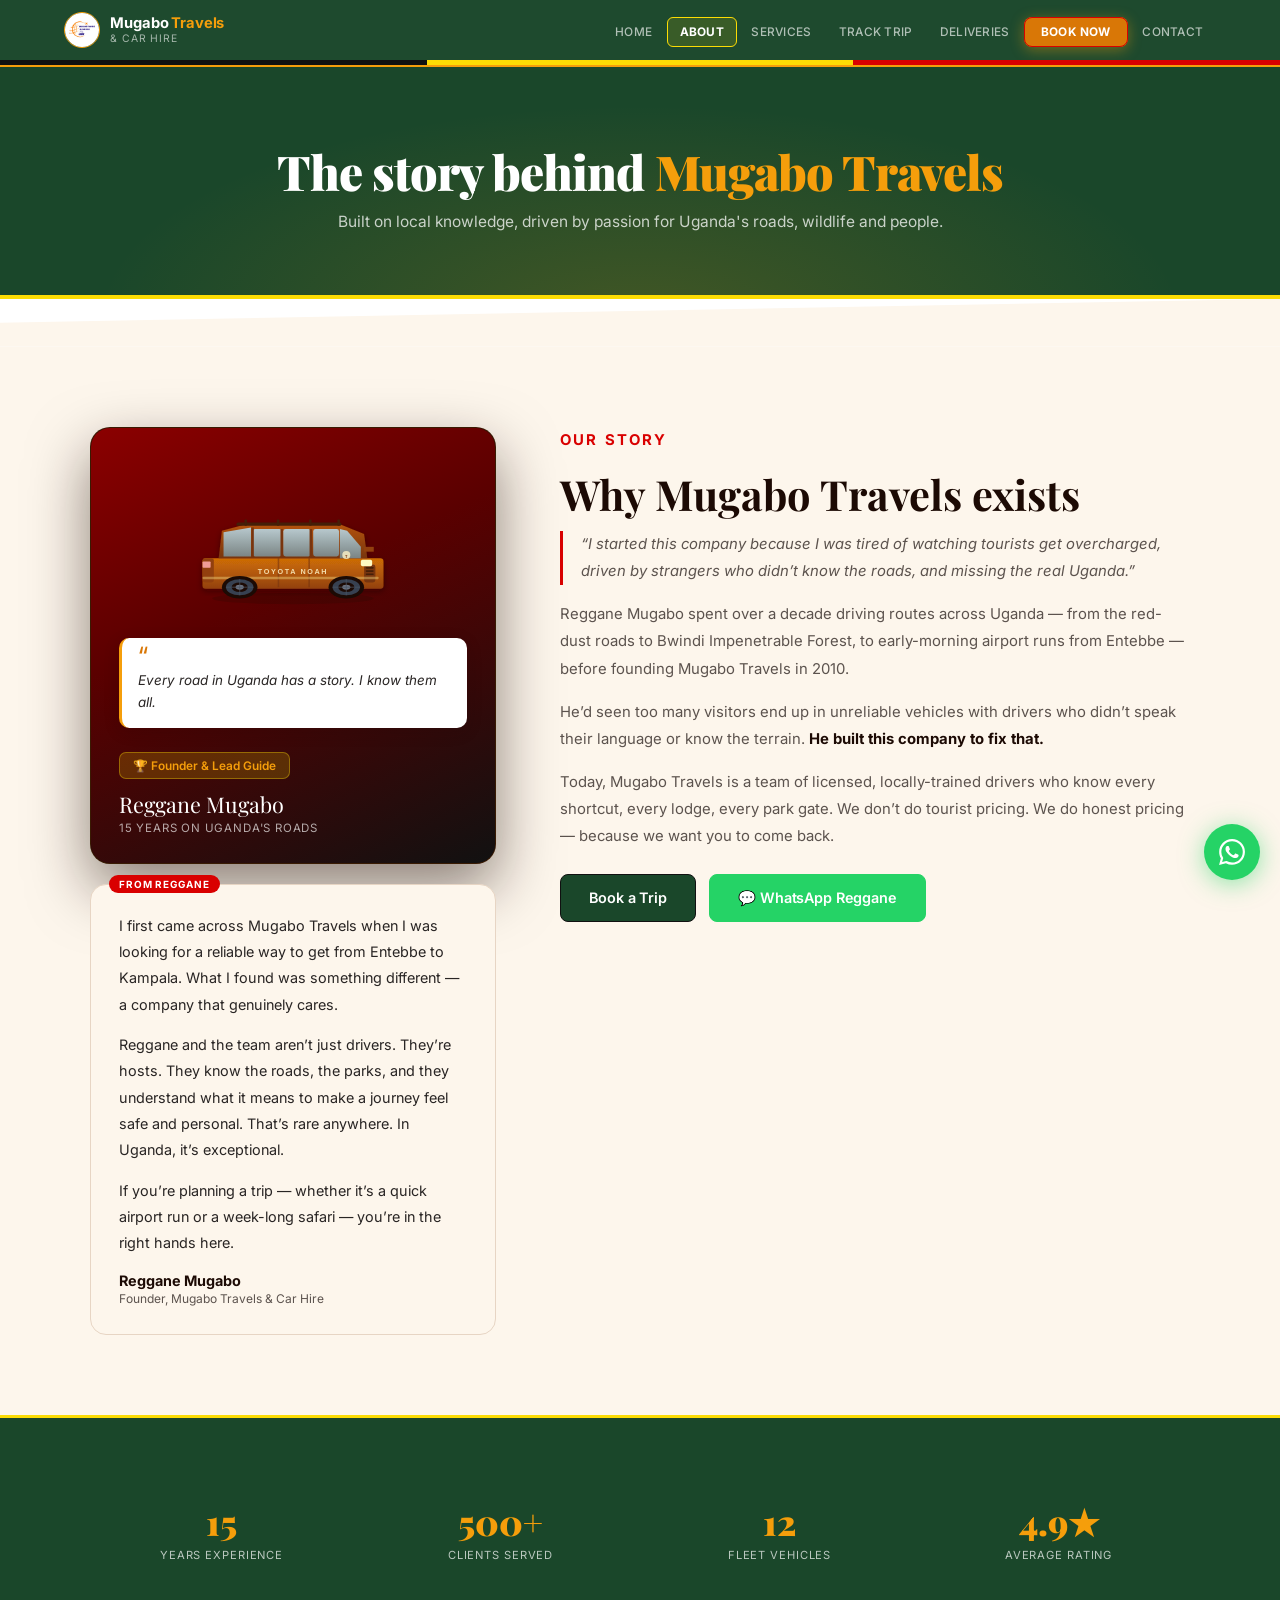
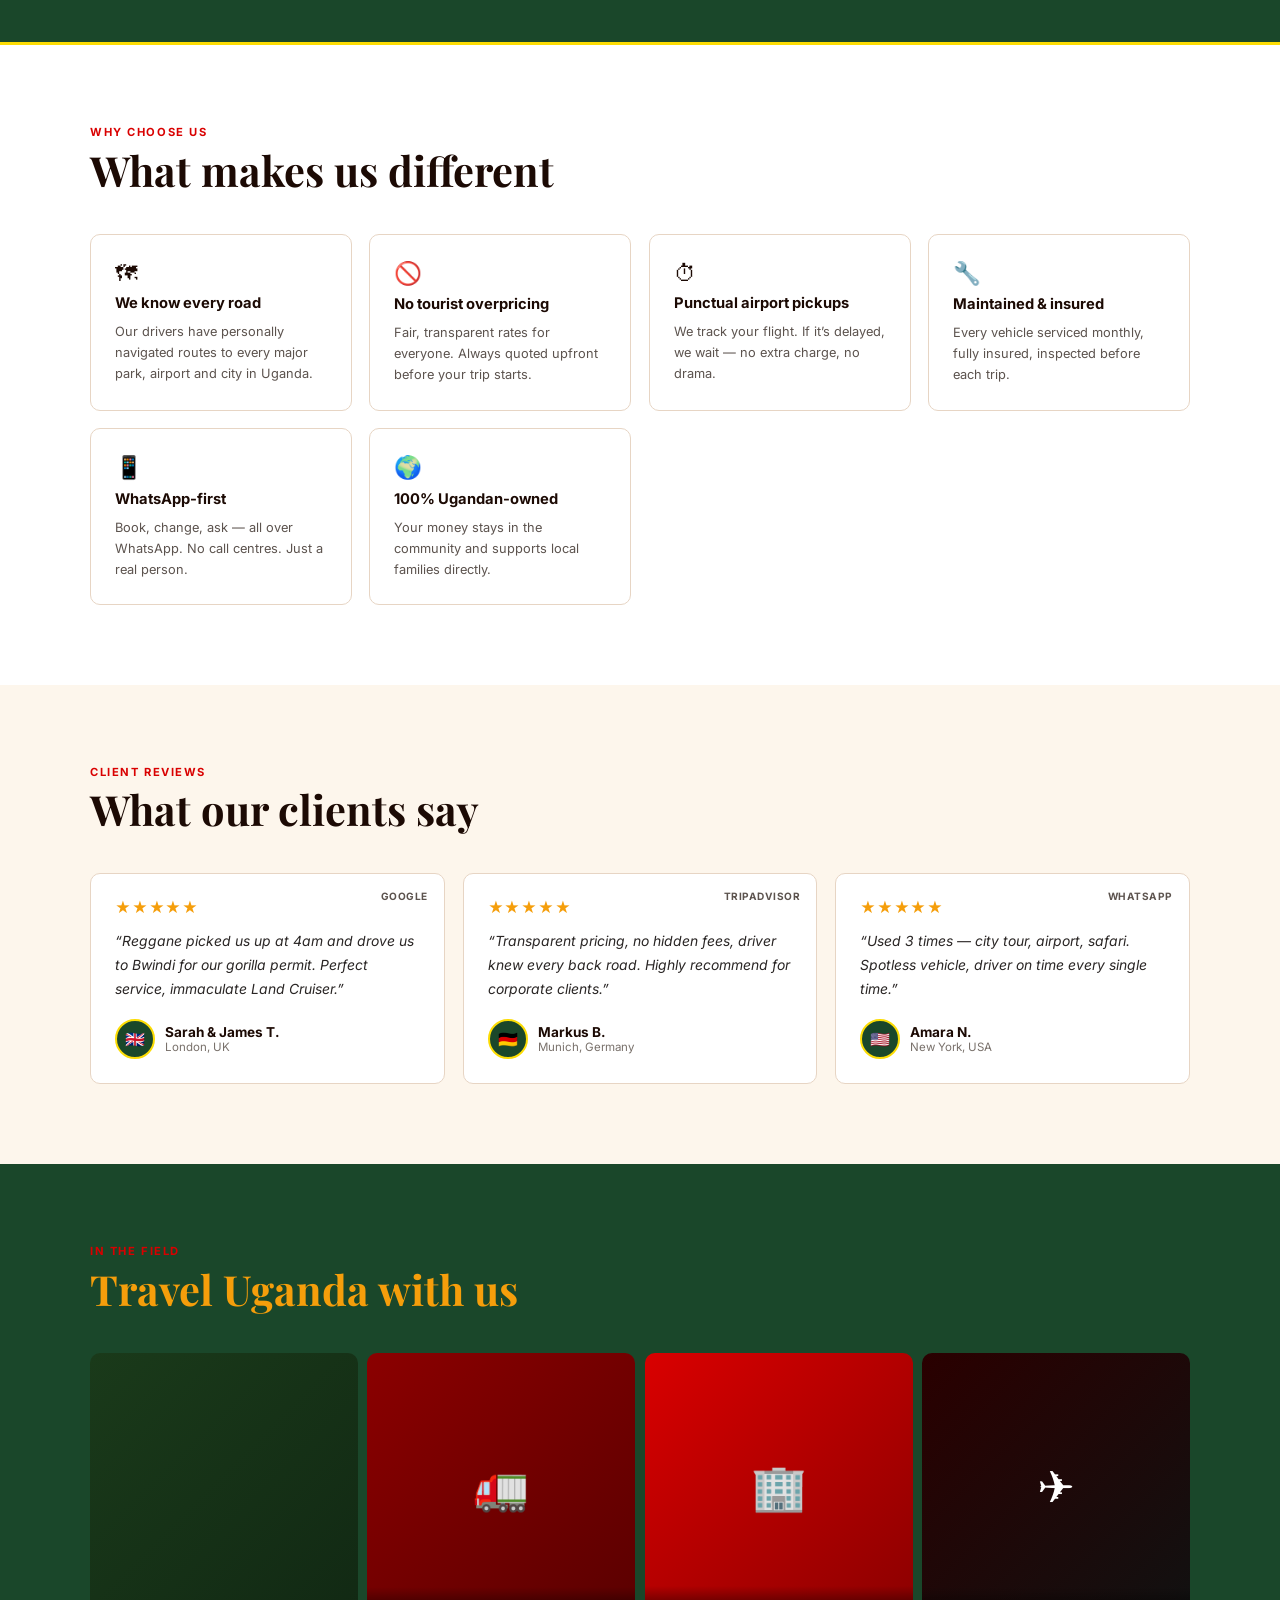
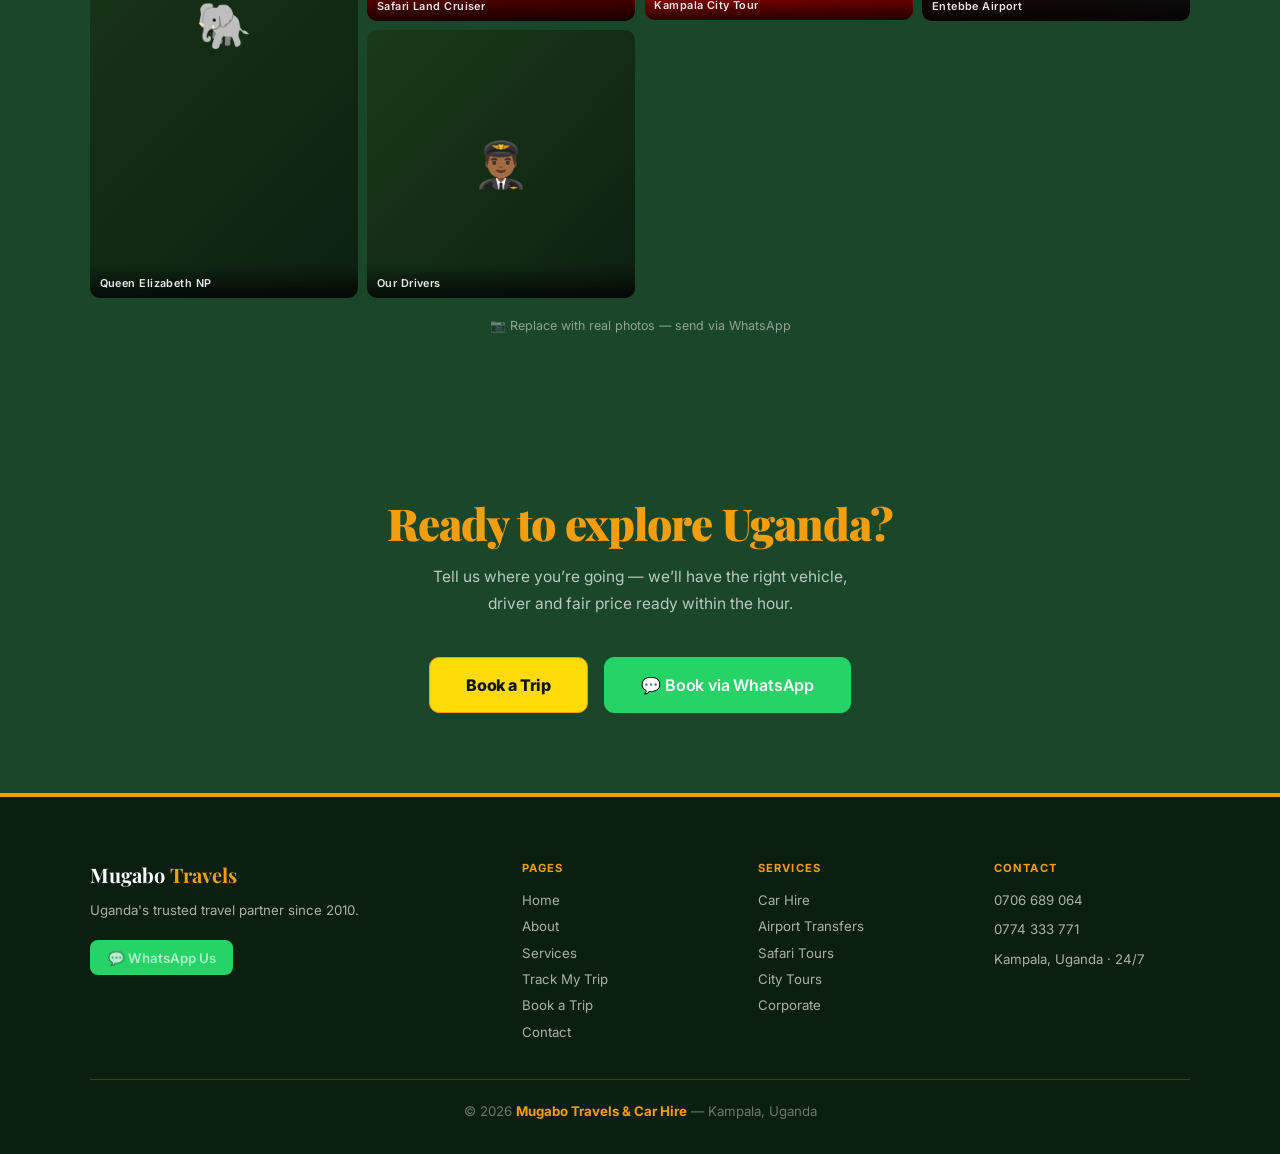
==== commit b08a70d9: "Add files via upload" ====
--- a/about.html
+++ b/about.html
@@ -687,6 +687,7 @@
       <li><a href="about.html" aria-current="page">About</a></li>
       <li><a href="services.html">Services</a></li>
       <li><a href="tracking.html">Track Trip</a></li>
+      <li><a href="deliveries.html">Deliveries</a></li>
       <li><a href="booking.html" class="nav-book">Book Now</a></li>
       <li><a href="contact.html">Contact</a></li>
     </ul>
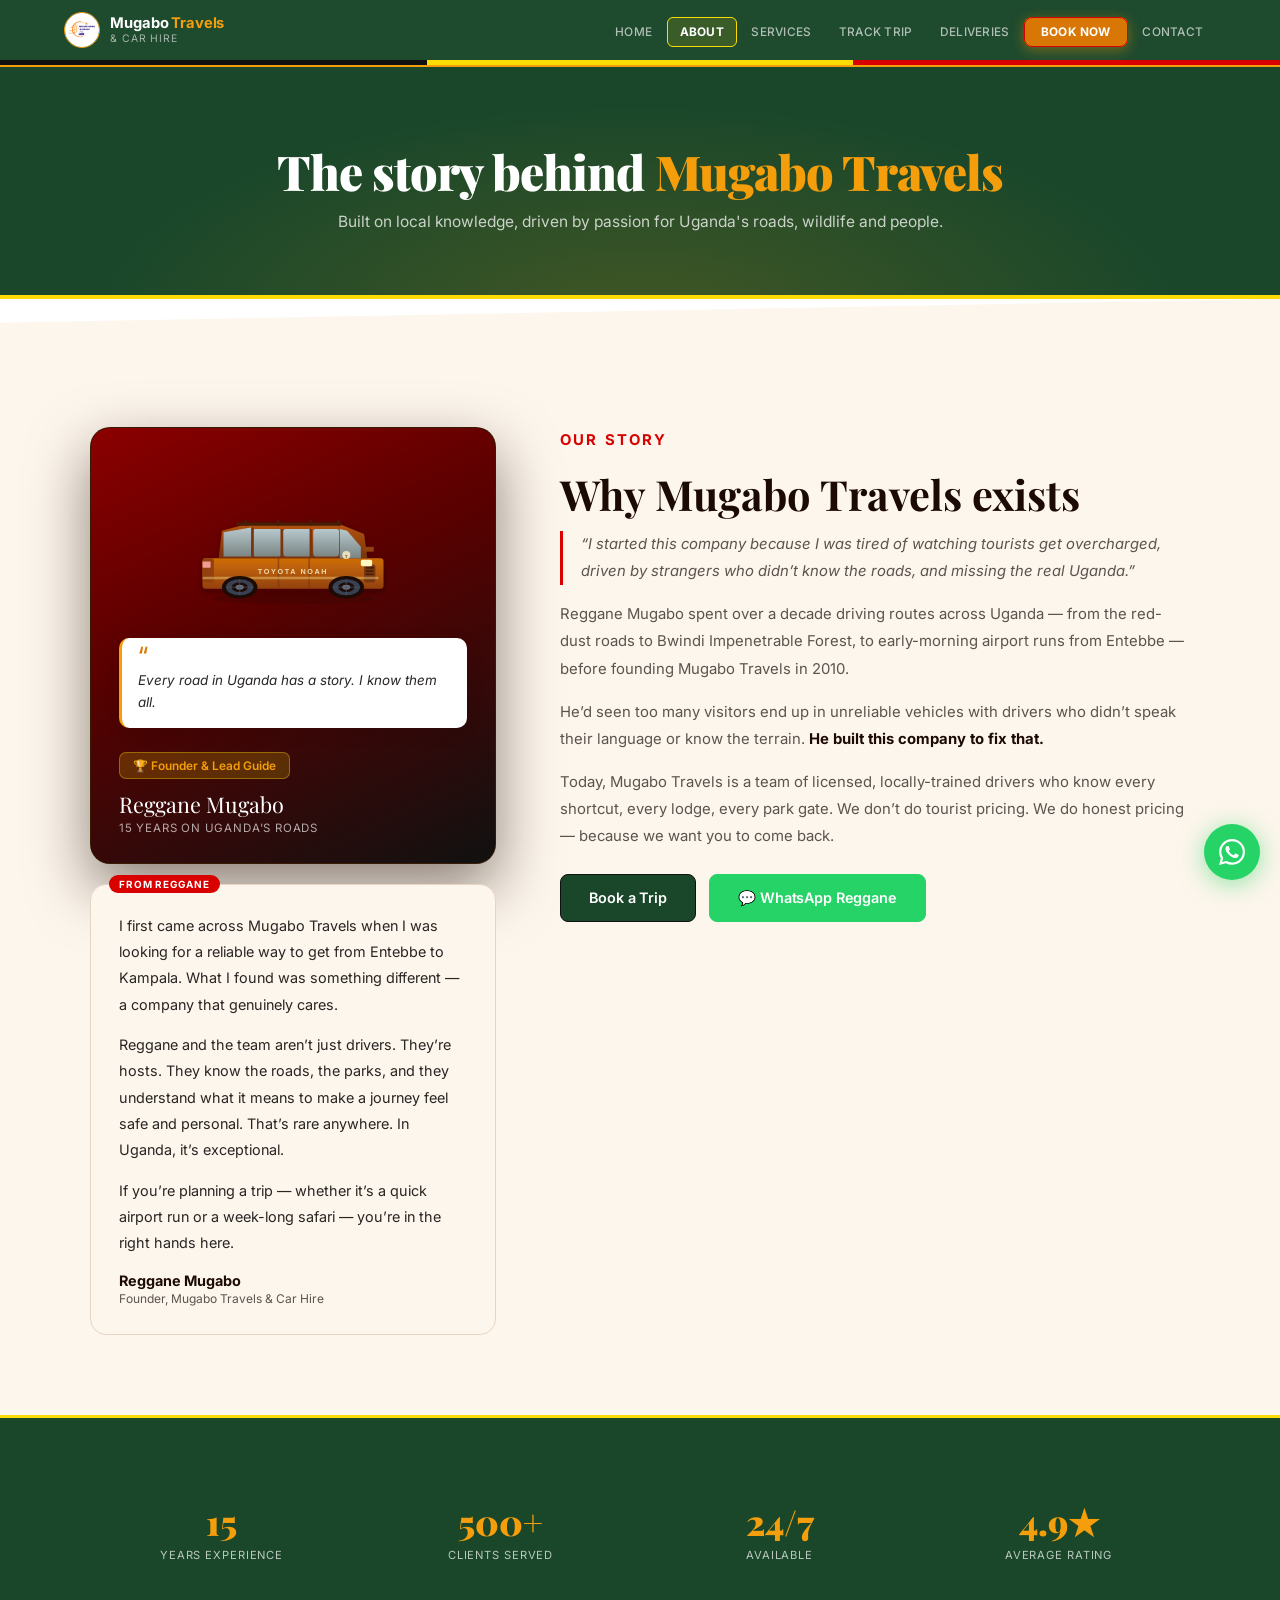
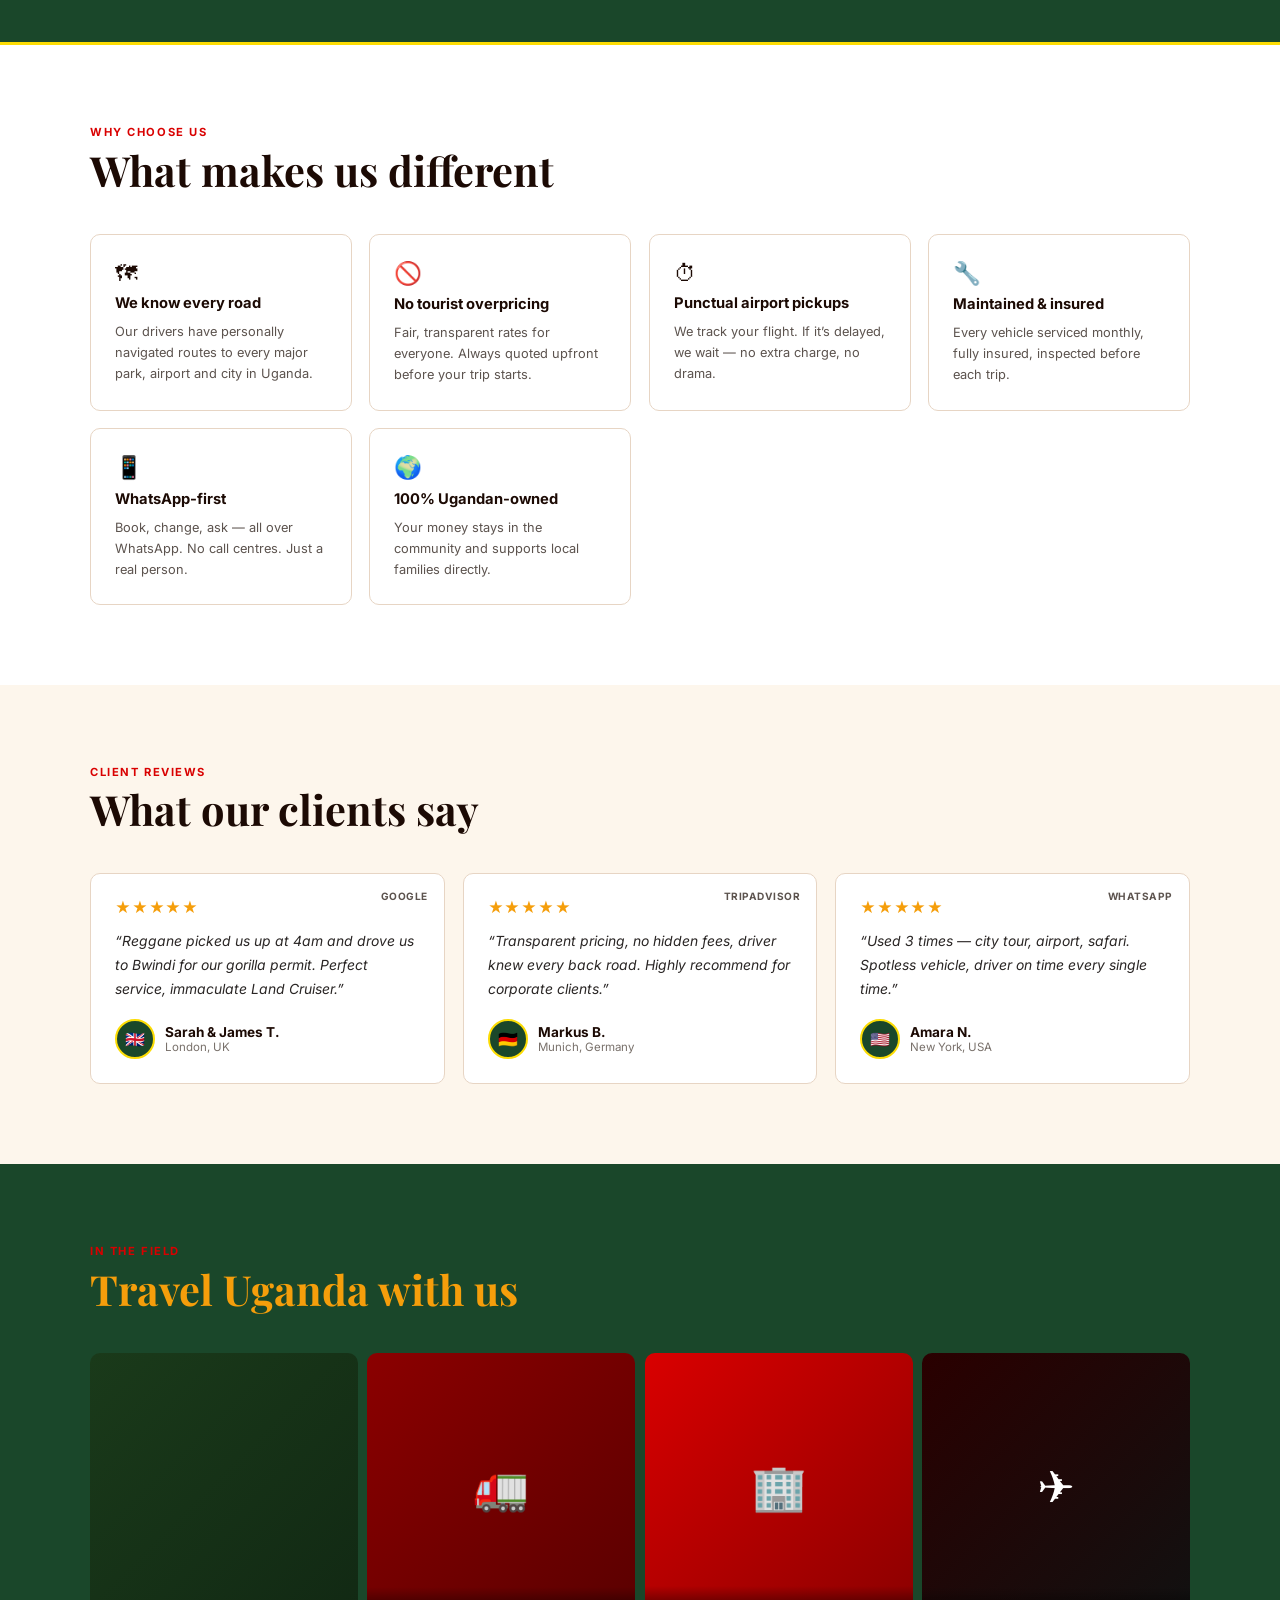
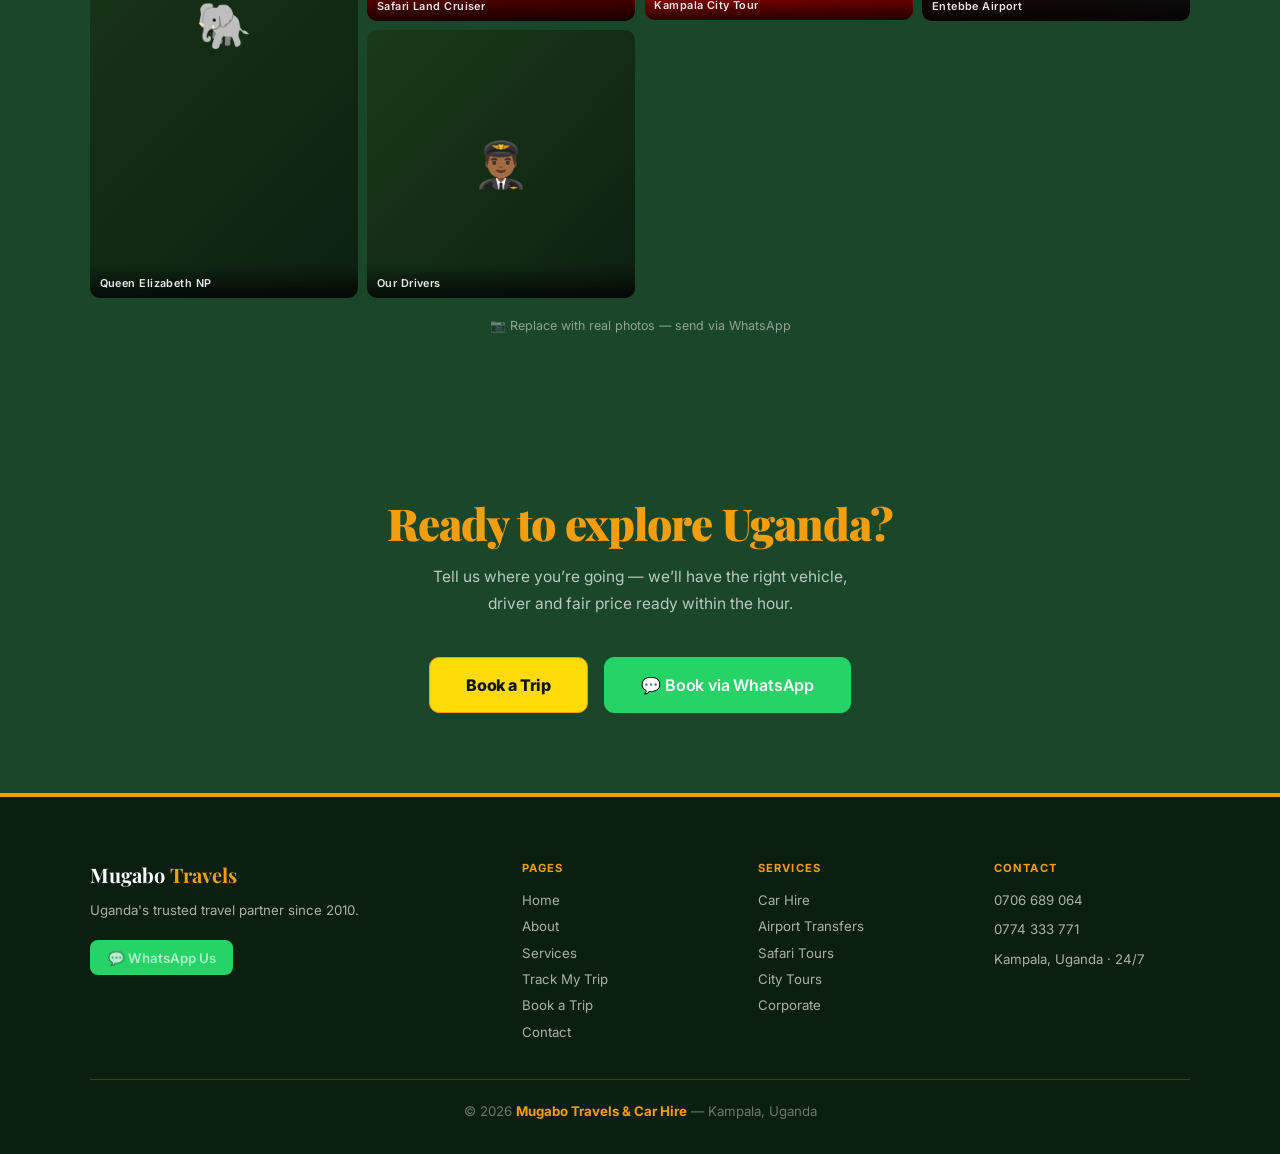
==== commit f04b64fb: "Add files via upload" ====
--- a/about.html
+++ b/about.html
@@ -786,7 +786,7 @@
   <div class="sw">
     <div><div class="sn">15</div><div class="sl">Years Experience</div></div>
     <div><div class="sn">500+</div><div class="sl">Clients Served</div></div>
-    <div><div class="sn">12</div><div class="sl">Fleet Vehicles</div></div>
+    <div><div class="sn">24/7</div><div class="sl">Available</div></div>
     <div><div class="sn">4.9&#9733;</div><div class="sl">Average Rating</div></div>
   </div>
 </div>
